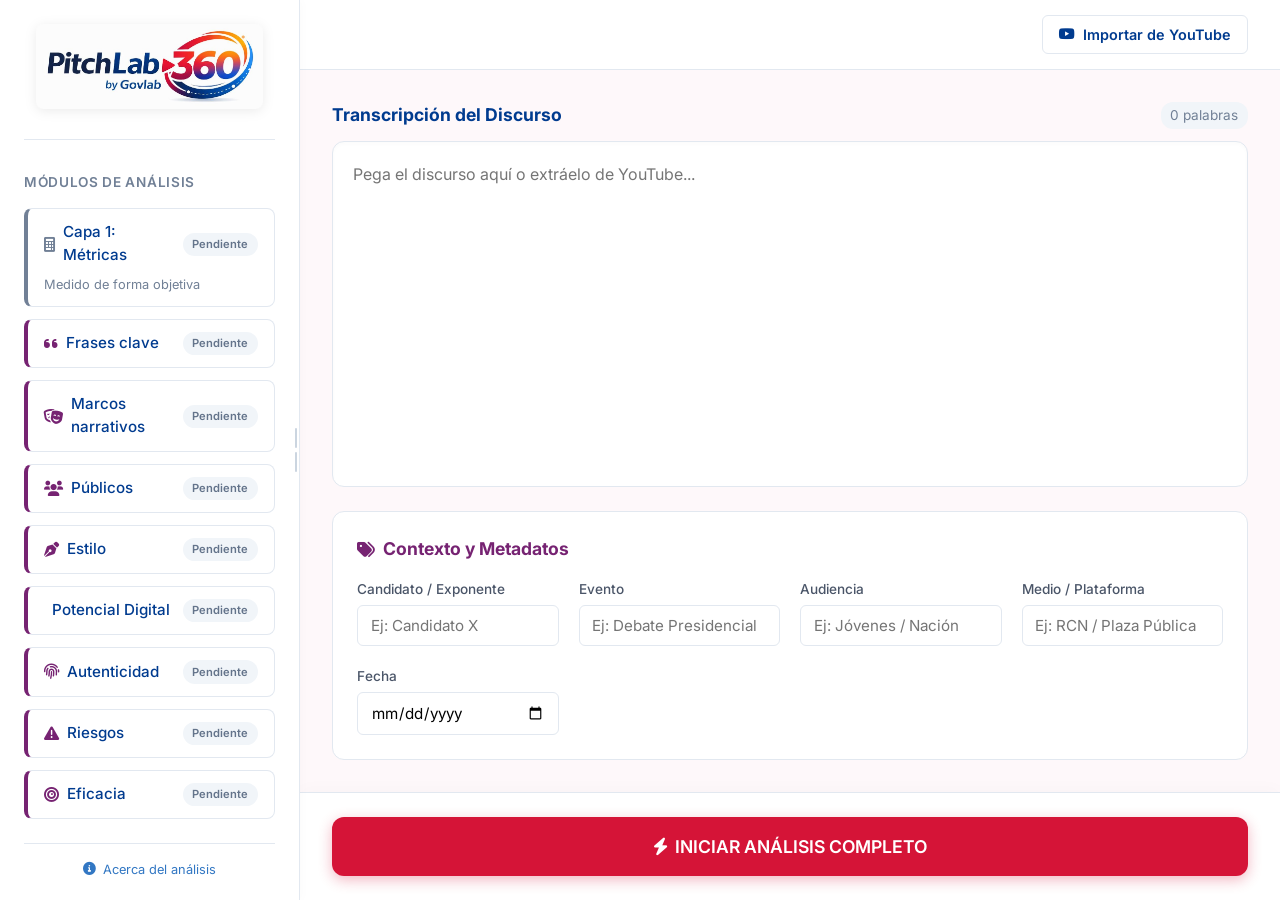
==== static/index.html @ 20d3ee75 "x" ====
<!DOCTYPE html>
<html lang="es">

<head>
    <meta charset="UTF-8">
    <meta name="viewport" content="width=device-width, initial-scale=1.0">
    <title>PitchLab360 - GovLab | Universidad de La Sabana</title>
    <link rel="icon" href="data:,">
    <link rel="preconnect" href="https://fonts.googleapis.com">
    <link rel="preconnect" href="https://fonts.gstatic.com" crossorigin>
    <link href="https://fonts.googleapis.com/css2?family=Inter:wght@300;400;500;600;700&display=swap" rel="stylesheet">
    <link rel="stylesheet" href="https://cdnjs.cloudflare.com/ajax/libs/font-awesome/6.0.0/css/all.min.css" />
    <link rel="stylesheet" href="/static/style.css">
</head>

<body>
    <div class="app-container">

        <!-- ===================== SIDEBAR ===================== -->
        <aside class="sidebar" id="sidebar">
            <div class="sidebar-content">

                <div class="main-logo-container">
                    <a href="https://www.unisabana.edu.co/proyeccion-social/laboratorio-de-gobierno" target="_blank">
                        <img src="/assets/PitchLab360.jpg" alt="PitchLab360 Logo" class="logo logo-pitchlab-main"
                            title="PitchLab360">
                    </a>
                </div>

                <!-- ── MÓDULOS VIEW (default) ── -->
                <div id="sidebar-modules-view">
                    <h2 class="sidebar-title">Módulos de Análisis</h2>
                    <div class="modules-container">
                        <div class="module-card metrics-card" data-target="res-metricas">
                            <div class="module-header">
                                <div class="module-title-wrapper"><i
                                        class="fa-solid fa-calculator metric-icon"></i><span>Capa 1: Métricas</span>
                                </div>
                                <span class="status-badge pending">Pendiente</span>
                            </div>
                            <div class="module-body">
                                <p class="module-desc">Medido de forma objetiva</p>
                            </div>
                        </div>
                        <div class="module-card llm-card" data-target="res-frases">
                            <div class="module-header">
                                <div class="module-title-wrapper"><i
                                        class="fa-solid fa-quote-left llm-icon"></i><span>Frases clave</span></div><span
                                    class="status-badge pending">Pendiente</span>
                            </div>
                        </div>
                        <div class="module-card llm-card" data-target="res-marcos">
                            <div class="module-header">
                                <div class="module-title-wrapper"><i
                                        class="fa-solid fa-masks-theater llm-icon"></i><span>Marcos narrativos</span>
                                </div><span class="status-badge pending">Pendiente</span>
                            </div>
                        </div>
                        <div class="module-card llm-card" data-target="res-publicos">
                            <div class="module-header">
                                <div class="module-title-wrapper"><i
                                        class="fa-solid fa-users llm-icon"></i><span>Públicos</span></div><span
                                    class="status-badge pending">Pendiente</span>
                            </div>
                        </div>
                        <div class="module-card llm-card" data-target="res-estilo">
                            <div class="module-header">
                                <div class="module-title-wrapper"><i
                                        class="fa-solid fa-pen-nib llm-icon"></i><span>Estilo</span></div><span
                                    class="status-badge pending">Pendiente</span>
                            </div>
                        </div>
                        <div class="module-card llm-card" data-target="res-digital">
                            <div class="module-header">
                                <div class="module-title-wrapper"><i
                                        class="fa-solid fa-mobile-screen llm-icon"></i><span>Potencial Digital</span>
                                </div><span class="status-badge pending">Pendiente</span>
                            </div>
                        </div>
                        <div class="module-card llm-card" data-target="res-autenticidad">
                            <div class="module-header">
                                <div class="module-title-wrapper"><i
                                        class="fa-solid fa-fingerprint llm-icon"></i><span>Autenticidad</span></div>
                                <span class="status-badge pending">Pendiente</span>
                            </div>
                        </div>
                        <div class="module-card llm-card" data-target="res-riesgos">
                            <div class="module-header">
                                <div class="module-title-wrapper"><i
                                        class="fa-solid fa-triangle-exclamation llm-icon"></i><span>Riesgos</span></div>
                                <span class="status-badge pending">Pendiente</span>
                            </div>
                        </div>
                        <div class="module-card llm-card" data-target="res-eficacia">
                            <div class="module-header">
                                <div class="module-title-wrapper"><i
                                        class="fa-solid fa-bullseye llm-icon"></i><span>Eficacia</span></div><span
                                    class="status-badge pending">Pendiente</span>
                            </div>
                        </div>
                    </div>
                </div>

                <!-- ── RESULTS VIEW (shown after analysis) ── -->
                <div id="sidebar-results-view" style="display:none">
                    <div class="results-view-header">
                        <h2 class="sidebar-title" style="margin:0">Resultados</h2>
                        <button class="btn-icon" id="btn-back-to-modules" title="Volver a módulos">
                            <i class="fa-solid fa-arrow-left"></i>
                        </button>
                    </div>

                    <section class="res-section-sb" id="res-metricas">
                        <div class="res-section-hdr metrics-header"><i
                                class="fa-solid fa-calculator"></i><span>Métricas</span><i
                                class="fa-solid fa-chevron-down res-toggle"></i></div>
                        <div class="res-section-body-sb">
                            <div class="metrics-grid" id="metrics-grid"></div>
                            <div class="metrics-extra" id="metrics-extra"></div>
                        </div>
                    </section>

                    <section class="res-section-sb" id="res-frases">
                        <div class="res-section-hdr llm-header"><i class="fa-solid fa-quote-left"></i><span>Frases Clave
                                y Tono</span><i class="fa-solid fa-chevron-down res-toggle"></i></div>
                        <div class="res-section-body-sb" id="body-frases"></div>
                    </section>

                    <section class="res-section-sb" id="res-marcos">
                        <div class="res-section-hdr llm-header"><i class="fa-solid fa-masks-theater"></i><span>Marcos
                                Narrativos</span><i class="fa-solid fa-chevron-down res-toggle"></i></div>
                        <div class="res-section-body-sb" id="body-marcos"></div>
                    </section>

                    <section class="res-section-sb" id="res-publicos">
                        <div class="res-section-hdr llm-header"><i class="fa-solid fa-users"></i><span>Públicos</span><i
                                class="fa-solid fa-chevron-down res-toggle"></i></div>
                        <div class="res-section-body-sb" id="body-publicos"></div>
                    </section>

                    <section class="res-section-sb" id="res-estilo">
                        <div class="res-section-hdr llm-header"><i class="fa-solid fa-pen-nib"></i><span>Estilo</span><i
                                class="fa-solid fa-chevron-down res-toggle"></i></div>
                        <div class="res-section-body-sb" id="body-estilo"></div>
                    </section>

                    <section class="res-section-sb" id="res-digital">
                        <div class="res-section-hdr llm-header"><i class="fa-solid fa-mobile-screen"></i><span>Potencial
                                Digital</span><i class="fa-solid fa-chevron-down res-toggle"></i></div>
                        <div class="res-section-body-sb" id="body-digital"></div>
                    </section>

                    <section class="res-section-sb" id="res-autenticidad">
                        <div class="res-section-hdr llm-header"><i
                                class="fa-solid fa-fingerprint"></i><span>Autenticidad</span><i
                                class="fa-solid fa-chevron-down res-toggle"></i></div>
                        <div class="res-section-body-sb" id="body-autenticidad"></div>
                    </section>

                    <section class="res-section-sb" id="res-riesgos">
                        <div class="res-section-hdr llm-header"><i
                                class="fa-solid fa-triangle-exclamation"></i><span>Riesgos</span><i
                                class="fa-solid fa-chevron-down res-toggle"></i></div>
                        <div class="res-section-body-sb" id="body-riesgos"></div>
                    </section>

                    <section class="res-section-sb" id="res-eficacia">
                        <div class="res-section-hdr llm-header"><i
                                class="fa-solid fa-bullseye"></i><span>Eficacia</span><i
                                class="fa-solid fa-chevron-down res-toggle"></i></div>
                        <div class="res-section-body-sb" id="body-eficacia"></div>
                    </section>
                </div>

                <div class="sidebar-footer">
                    <button class="btn btn-export" id="btn-export-pdf" style="display:none">
                        <i class="fa-solid fa-file-pdf"></i> Exportar PDF
                    </button>
                    <div class="methodology-note">
                        <i class="fa-solid fa-circle-info"></i> Acerca del análisis
                    </div>
                    <div class="sidebar-logos-bottom">
                        <a href="https://www.unisabana.edu.co/proyeccion-social/laboratorio-de-gobierno" target="_blank">
                            <img src="/assets/Universidad de la Sabana.png" alt="Universidad de La Sabana Logo"
                                class="logo logo-unisabana-bottom" title="Universidad de La Sabana">
                        </a>
                        <a href="https://www.unisabana.edu.co/proyeccion-social/laboratorio-de-gobierno" target="_blank">
                            <img src="/assets/Govlab.png" alt="GovLab Logo" class="logo logo-govlab-bottom"
                                title="Laboratorio de Gobierno">
                        </a>
                    </div>
                </div>
            </div>

            <div class="drag-handle" id="drag-handle">
                <div class="handle-line"></div>
                <div class="handle-line"></div>
            </div>
        </aside>

        <!-- ===================== MAIN PANEL ===================== -->
        <main class="main-panel">
            <header class="top-nav">
                <span style="font-size:0.95rem;font-weight:600;color:var(--text-muted)"> </span>
                <button class="btn btn-outline" id="toggle-yt-btn">
                    <i class="fa-brands fa-youtube"></i> Importar de YouTube
                </button>
            </header>

            <div class="work-area" id="work-area-input">

                <!-- YouTube Extract Panel (Collapsible) -->
                <div class="youtube-panel hidden" id="youtube-panel">
                    <h3><i class="fa-brands fa-youtube" style="color:red"></i> Extracción de subtítulos</h3>

                    <div class="api-key-section">
                        <div class="api-key-header" id="api-key-toggle">
                            <span><i class="fa-solid fa-key"></i> Configuración de API Keys</span>
                            <i class="fa-solid fa-chevron-down api-key-chevron" id="api-key-chevron"></i>
                        </div>
                        <div class="api-key-body hidden" id="api-key-body">
                            <div class="input-group full-width">
                                <label>Anthropic API Key <span class="badge-required">requerida para IA</span></label>
                                <div class="api-key-input-wrapper">
                                    <input type="password" placeholder="sk-ant-api03-..." id="anthropic-api-key"
                                        autocomplete="off">
                                    <button class="btn-icon" id="toggle-api-visibility" title="Mostrar/Ocultar clave">
                                        <i class="fa-solid fa-eye" id="api-eye-icon"></i>
                                    </button>
                                </div>
                                <p class="api-key-hint"><i class="fa-solid fa-circle-info"></i> Obtén tu clave en <a
                                        href="https://console.anthropic.com/account/keys"
                                        target="_blank">console.anthropic.com</a>. La clave se usa solo en esta sesión y
                                    nunca se guarda.</p>
                            </div>
                        </div>
                    </div>

                    <div class="yt-inputs">
                        <div class="input-group full-width">
                            <label>URL del Video</label>
                            <input type="text" placeholder="https://youtube.com/watch?v=..." id="yt-url"
                                value="https://www.youtube.com/watch?v=Va_lTCivNZY&t=14985s">
                        </div>
                        <div class="input-row">
                            <div class="input-group">
                                <label>Inicio (hh:mm:ss)</label>
                                <input type="text" placeholder="00:00" id="yt-start" value="2:58:30">
                            </div>
                            <div class="input-group">
                                <label>Fin (hh:mm:ss)</label>
                                <input type="text" placeholder="05:00" id="yt-end" value="3:18:09">
                            </div>
                        </div>
                        <div class="action-row">
                            <button class="btn btn-primary btn-yt-extract">
                                <i class="fa-solid fa-download"></i> Extraer Subtítulos
                            </button>
                            <button class="btn btn-warning btn-yt-clean">
                                <i class="fa-solid fa-wand-magic-sparkles"></i> Limpiar Texto (IA)
                            </button>
                        </div>
                    </div>
                    <div class="yt-preview" id="yt-preview">
                        <em>Vista previa del video aparecerá aquí tras ingresar una URL válida.</em>
                    </div>
                </div>

                <!-- Text Area Panel -->
                <div class="editor-section">
                    <div class="section-header">
                        <h3>Transcripción del Discurso</h3>
                        <span class="word-count" id="word-count">0 palabras</span>
                    </div>
                    <textarea class="discourse-textarea" placeholder="Pega el discurso aquí o extráelo de YouTube..."
                        id="discourse-text"></textarea>
                </div>

                <!-- Metadata Form -->
                <div class="metadata-section">
                    <h3><i class="fa-solid fa-tags"></i> Contexto y Metadatos</h3>
                    <div class="metadata-grid">
                        <div class="input-group">
                            <label>Candidato / Exponente</label>
                            <input type="text" id="meta-candidato" placeholder="Ej: Candidato X">
                        </div>
                        <div class="input-group">
                            <label>Evento</label>
                            <input type="text" id="meta-evento" placeholder="Ej: Debate Presidencial">
                        </div>
                        <div class="input-group">
                            <label>Audiencia</label>
                            <input type="text" id="meta-audiencia" placeholder="Ej: Jóvenes / Nación">
                        </div>
                        <div class="input-group">
                            <label>Medio / Plataforma</label>
                            <input type="text" id="meta-medio" placeholder="Ej: RCN / Plaza Pública">
                        </div>
                        <div class="input-group">
                            <label>Fecha</label>
                            <input type="date" id="meta-fecha">
                        </div>
                    </div>
                </div>

            </div>

            <!-- Floating Execute Button -->
            <div class="execution-bar">
                <button class="btn btn-giant-primary" id="btn-analyze">
                    <i class="fa-solid fa-bolt"></i> INICIAR ANÁLISIS COMPLETO
                </button>
            </div>
        </main>
    </div>

    <!-- Toast container -->
    <div id="toast-container" class="toast-container"></div>

    <!-- Print-only view (populated dynamically) -->
    <div id="print-view"></div>

    <script src="/static/app.js"></script>
</body>

</html>
---- static/style.css ----
:root {
    /* Color Palette */
    --c-yellow: #f8a719;
    --c-red: #d51437;
    --c-bg: #fef8fa;
    --c-blue-light: #3277c3;
    --c-blue-dark: #003b8f;
    --c-orange: #fb6f1a;
    --c-purple: #762372;
    
    /* Semantic mappings */
    --bg-main: var(--c-bg);
    --bg-sidebar: #ffffff;
    --bg-card: #ffffff;
    
    --text-primary: var(--c-blue-dark);
    --text-secondary: #4a5568;
    --text-muted: #718096;
    
    --border-color: #e2e8f0;
    
    --transition: all 0.2s cubic-bezier(0.4, 0, 0.2, 1);
}

* {
    box-sizing: border-box;
    margin: 0;
    padding: 0;
}

body {
    font-family: 'Inter', system-ui, -apple-system, sans-serif;
    background-color: var(--bg-main);
    color: var(--text-primary);
    line-height: 1.5;
    height: 100vh;
    overflow: hidden;
}

/* Base Layout */
.app-container {
    display: flex;
    height: 100vh;
    width: 100vw;
}

/* Sidebar */
.sidebar {
    width: 300px;
    min-width: 200px;
    max-width: 480px;
    background-color: var(--bg-sidebar);
    border-right: 1px solid var(--border-color);
    position: relative;
    display: flex;
    flex-direction: column;
    box-shadow: 2px 0 10px rgba(0,0,0,0.02);
    z-index: 10;
}

.sidebar-content {
    flex: 1;
    display: flex;
    flex-direction: column;
    padding: 1.5rem;
    overflow-y: auto;
}

.drag-handle {
    position: absolute;
    right: 0;
    top: 0;
    bottom: 0;
    width: 6px;
    cursor: col-resize;
    display: flex;
    flex-direction: column;
    justify-content: center;
    align-items: center;
    gap: 4px;
    background-color: transparent;
    transition: background-color var(--transition);
}

.drag-handle:hover, .drag-handle:active {
    background-color: rgba(118, 35, 114, 0.1); /* Purple tint */
}

.handle-line {
    width: 2px;
    height: 20px;
    background-color: #cbd5e0;
    border-radius: 2px;
}

.main-logo-container {
    display: flex;
    justify-content: center;
    align-items: center;
    margin-bottom: 2rem;
    padding-bottom: 1.5rem;
    border-bottom: 1px solid var(--border-color);
}

.logo-pitchlab-main {
    max-width: 100%;
    height: auto;
    max-height: 85px; /* Larger as requested */
    object-fit: contain;
    border-radius: 8px;
    filter: drop-shadow(0 2px 6px rgba(0,0,0,0.08));
    transition: transform var(--transition);
}
.logo-pitchlab-main:hover {
    transform: scale(1.05);
}

.sidebar-title {
    font-size: 0.85rem;
    text-transform: uppercase;
    letter-spacing: 0.05em;
    color: var(--text-muted);
    margin-bottom: 1rem;
    font-weight: 600;
}

/* Modules */
.modules-container {
    display: flex;
    flex-direction: column;
    gap: 0.75rem;
    flex: 1;
}

.module-card {
    background: var(--bg-card);
    border: 1px solid var(--border-color);
    border-radius: 8px;
    padding: 0.75rem 1rem;
    transition: var(--transition);
    cursor: pointer;
}

.module-card:hover {
    border-color: var(--c-purple);
    box-shadow: 0 2px 8px rgba(118, 35, 114, 0.08);
}

.metrics-card {
    border-left: 4px solid var(--text-muted);
}
.metrics-card:hover {
    border-color: var(--c-blue-dark);
}

.llm-card {
    border-left: 4px solid var(--c-purple);
}

.module-header {
    display: flex;
    justify-content: space-between;
    align-items: center;
}

.module-title-wrapper {
    display: flex;
    align-items: center;
    gap: 0.5rem;
    font-weight: 500;
    font-size: 0.95rem;
}

.metric-icon { color: var(--text-muted); }
.llm-icon { color: var(--c-purple); }

.module-body {
    margin-top: 0.5rem;
}

.module-desc {
    font-size: 0.8rem;
    color: var(--text-muted);
}

.status-badge {
    font-size: 0.7rem;
    padding: 0.2rem 0.6rem;
    border-radius: 12px;
    font-weight: 600;
}

.status-badge.pending {
    background: #f1f5f9;
    color: #64748b;
}

.sidebar-footer {
    margin-top: 1.5rem;
    padding-top: 1rem;
    border-top: 1px solid var(--border-color);
    display: flex;
    flex-direction: column;
    gap: 0.75rem;
}

.methodology-note {
    font-size: 0.8rem;
    color: var(--c-blue-light);
    display: flex;
    align-items: center;
    gap: 0.4rem;
    cursor: pointer;
    justify-content: center;
}
.methodology-note:hover {
    text-decoration: underline;
}

.sidebar-logos-bottom {
    display: flex;
    justify-content: center;
    align-items: center;
    gap: 12px;
    margin-top: 1rem;
    flex-wrap: wrap; /* Ensure they wrap beautifully if sidebar becomes to narrow */
}

.logo-unisabana-bottom, .logo-govlab-bottom {
    max-width: 45%; /* dynamic width limits based on parent */
    max-height: 35px; /* Smaller than main logo */
    object-fit: contain;
    filter: drop-shadow(0 2px 3px rgba(0,0,0,0.04));
    transition: transform var(--transition);
}

.logo-unisabana-bottom:hover, .logo-govlab-bottom:hover {
    transform: scale(1.05);
}

/* Buttons */
.btn {
    border: none;
    border-radius: 6px;
    padding: 0.6rem 1rem;
    font-family: 'Inter', sans-serif;
    font-weight: 600;
    font-size: 0.9rem;
    cursor: pointer;
    display: inline-flex;
    align-items: center;
    justify-content: center;
    gap: 0.5rem;
    transition: var(--transition);
}

.btn-giant-primary {
    background-color: var(--c-red);
    color: white;
    width: 100%;
    padding: 1.2rem;
    font-size: 1.1rem;
    border-radius: 12px;
    box-shadow: 0 4px 14px rgba(213, 20, 55, 0.3);
}
.btn-giant-primary:hover {
    background-color: #b3102c;
    transform: translateY(-2px);
    box-shadow: 0 6px 20px rgba(213, 20, 55, 0.4);
}

.btn-primary {
    background-color: var(--c-blue-light);
    color: white;
}
.btn-primary:hover {
    background-color: #2762a4;
}

.btn-warning {
    background-color: var(--c-yellow);
    color: var(--c-blue-dark);
}
.btn-warning:hover {
    background-color: #e69a15;
}

.btn-outline {
    background-color: white;
    border: 1px solid var(--border-color);
    color: var(--text-primary);
}
.btn-outline:hover {
    background-color: #f8fafc;
    border-color: var(--c-blue-light);
    color: var(--c-blue-light);
}

.btn-export {
    background-color: var(--c-blue-dark);
    color: white;
    width: 100%;
}
.btn-export:hover {
    background-color: #002b6b;
}

/* Main Panel */
.main-panel {
    flex: 1;
    display: flex;
    flex-direction: column;
    overflow: hidden;
    background: transparent;
}

/* Nav */
.top-nav {
    height: 70px;
    background: white;
    border-bottom: 1px solid var(--border-color);
    display: flex;
    align-items: center;
    justify-content: flex-end; /* Removed title, align contents right */
    padding: 0 2rem;
}

/* Work Area */
.work-area {
    flex: 1;
    overflow-y: auto;
    padding: 2rem;
    display: flex;
    flex-direction: column;
    gap: 1.5rem;
}

/* Youtube Panel */
.youtube-panel {
    background: white;
    border-radius: 12px;
    padding: 1.5rem;
    box-shadow: 0 2px 10px rgba(0,0,0,0.03);
    border: 1px solid var(--border-color);
}
.youtube-panel.hidden {
    display: none;
}

.youtube-panel h3 {
    margin-bottom: 1rem;
    font-size: 1.1rem;
    display: flex;
    align-items: center;
    gap: 0.5rem;
}

.yt-inputs {
    display: flex;
    flex-direction: column;
    gap: 1rem;
}

.input-row {
    display: flex;
    flex-wrap: wrap; /* Allows wrapping on smaller dimensions */
    gap: 1rem;
}
.input-row > * { flex: 1; min-width: 120px; }

.action-row {
    display: flex;
    flex-wrap: wrap;
    gap: 1rem;
    margin-top: 0.5rem;
}
.action-row > * { flex: 1; min-width: 200px; }

.yt-preview {
    margin-top: 1.5rem;
    background: #f8fafc;
    border: 1px dashed var(--border-color);
    border-radius: 8px;
    padding: 2rem;
    text-align: center;
    color: var(--text-muted);
}

/* Forms & Inputs */
.input-group {
    display: flex;
    flex-direction: column;
    gap: 0.4rem;
    width: 100%;
}
.input-group label {
    font-size: 0.85rem;
    font-weight: 500;
    color: var(--text-secondary);
}
.input-group input {
    width: 100%;
    padding: 0.6rem 0.8rem;
    border: 1px solid var(--border-color);
    border-radius: 6px;
    font-family: inherit;
    font-size: 0.95rem;
    outline: none;
    transition: var(--transition);
}
.input-group input:focus {
    border-color: var(--c-blue-light);
    box-shadow: 0 0 0 3px rgba(50, 119, 195, 0.1);
}

/* Editor Section */
.editor-section {
    display: flex;
    flex-direction: column;
    flex: 1;
    min-height: 300px;
}

.section-header {
    display: flex;
    justify-content: space-between;
    align-items: center;
    margin-bottom: 0.75rem;
}

.section-header h3 {
    font-size: 1.1rem;
    color: var(--c-blue-dark);
}

.word-count {
    font-size: 0.85rem;
    color: var(--text-muted);
    background: #f1f5f9;
    padding: 0.2rem 0.6rem;
    border-radius: 12px;
}

.discourse-textarea {
    flex: 1;
    width: 100%;
    padding: 1.25rem;
    border: 1px solid var(--border-color);
    border-radius: 12px;
    font-family: 'Inter', sans-serif;
    font-size: 1rem;
    line-height: 1.6;
    resize: none;
    outline: none;
    transition: border-color 0.2s;
    box-shadow: inset 0 2px 4px rgba(0,0,0,0.02);
}
.discourse-textarea:focus {
    border-color: var(--c-blue-light);
    background: white;
}

/* Metadata Section */
.metadata-section {
    background: white;
    padding: 1.5rem;
    border-radius: 12px;
    border: 1px solid var(--border-color);
}
.metadata-section h3 {
    font-size: 1.1rem;
    color: var(--c-purple);
    margin-bottom: 1rem;
    display: flex;
    align-items: center;
    gap: 0.5rem;
}

.metadata-grid {
    display: grid;
    grid-template-columns: repeat(auto-fit, minmax(200px, 1fr));
    gap: 1.25rem;
}

/* Execution Bar */
.execution-bar {
    padding: 1.5rem 2rem;
    background: white;
    border-top: 1px solid var(--border-color);
    box-shadow: 0 -4px 15px rgba(0,0,0,0.02);
}

/* API Key Section */
.api-key-section {
    background: #f8faff;
    border: 1px solid #d1e0ff;
    border-radius: 8px;
    margin-bottom: 1rem;
    overflow: hidden;
}

.api-key-header {
    display: flex;
    justify-content: space-between;
    align-items: center;
    padding: 0.7rem 1rem;
    cursor: pointer;
    font-size: 0.88rem;
    font-weight: 600;
    color: var(--c-blue-dark);
    user-select: none;
    transition: background-color 0.15s;
}

.api-key-header:hover {
    background-color: #edf2ff;
}

.api-key-header span {
    display: flex;
    align-items: center;
    gap: 0.4rem;
}

.api-key-chevron {
    font-size: 0.75rem;
    transition: transform 0.2s ease;
    color: var(--text-muted);
}

.api-key-chevron.open {
    transform: rotate(180deg);
}

.api-key-body {
    padding: 0 1rem 1rem;
    border-top: 1px solid #d1e0ff;
}

.api-key-body.hidden {
    display: none;
}

.api-key-input-wrapper {
    display: flex;
    align-items: center;
    gap: 0.5rem;
}

.api-key-input-wrapper input {
    flex: 1;
    font-family: 'Courier New', monospace;
    font-size: 0.85rem;
    letter-spacing: 0.04em;
    color: var(--c-blue-dark);
}

.btn-icon {
    background: none;
    border: 1px solid var(--border-color);
    border-radius: 6px;
    padding: 0.55rem 0.7rem;
    cursor: pointer;
    color: var(--text-muted);
    transition: var(--transition);
    flex-shrink: 0;
}

.btn-icon:hover {
    background: #f1f5f9;
    color: var(--c-blue-light);
    border-color: var(--c-blue-light);
}

.badge-required {
    font-size: 0.7rem;
    background: #fff3cd;
    color: #856404;
    border: 1px solid #ffc107;
    padding: 0.1rem 0.45rem;
    border-radius: 10px;
    font-weight: 600;
    margin-left: 0.3rem;
}

.api-key-hint {
    font-size: 0.78rem;
    color: var(--text-muted);
    margin-top: 0.5rem;
    display: flex;
    align-items: flex-start;
    gap: 0.35rem;
    line-height: 1.4;
}

.api-key-hint i {
    flex-shrink: 0;
    margin-top: 2px;
    color: var(--c-blue-light);
}

.api-key-hint a {
    color: var(--c-blue-light);
    font-weight: 500;
}

.api-key-hint a:hover {
    text-decoration: underline;
}

/* ============================================================
   SIDEBAR RESULTS VIEW
   ============================================================ */
.results-view-header {
    display: flex;
    justify-content: space-between;
    align-items: center;
    margin-bottom: 0.75rem;
    padding-bottom: 0.75rem;
    border-bottom: 1px solid var(--border-color);
}

.res-section-sb {
    border: 1px solid var(--border-color);
    border-radius: 10px;
    margin-bottom: 0.6rem;
    overflow: hidden;
    background: white;
}

.res-section-hdr {
    display: flex;
    align-items: center;
    gap: 0.5rem;
    padding: 0.65rem 0.85rem;
    font-size: 0.85rem;
    font-weight: 700;
    cursor: pointer;
    user-select: none;
}
.res-section-hdr span { flex: 1; }
.res-section-hdr .res-toggle {
    font-size: 0.65rem;
    transition: transform 0.2s;
    color: var(--text-muted);
    margin-left: auto;
}
.res-section-sb.open .res-toggle { transform: rotate(180deg); }

.res-section-body-sb {
    display: none;
    flex-direction: column;
    gap: 0.75rem;
    padding: 0.85rem;
    border-top: 1px solid var(--border-color);
    background: #fafafa;
}
.res-section-sb.open .res-section-body-sb { display: flex; }

/* Override metrics-grid inside sidebar (smaller cards) */
#sidebar-results-view .metrics-grid {
    grid-template-columns: repeat(auto-fit, minmax(100px, 1fr));
    gap: 0.6rem;
    padding: 0;
}
#sidebar-results-view .metric-stat-card .stat-val { font-size: 1.4rem; }
#sidebar-results-view .result-card { background: white; }
#sidebar-results-view .phrase-item { font-size: 0.83rem; }
#sidebar-results-view .emotion-name,
#sidebar-results-view .emotion-pct { font-size: 0.8rem; }

/* ============================================================
   TAB NAVIGATION
   ============================================================ */
.tab-nav {
    display: flex;
    gap: 0.25rem;
    background: #f1f5f9;
    border-radius: 8px;
    padding: 3px;
}
.tab-btn {
    border: none;
    background: transparent;
    border-radius: 6px;
    padding: 0.45rem 1.1rem;
    font-family: 'Inter', sans-serif;
    font-size: 0.88rem;
    font-weight: 600;
    color: var(--text-muted);
    cursor: pointer;
    display: flex;
    align-items: center;
    gap: 0.4rem;
    transition: var(--transition);
}
.tab-btn:hover { background: white; color: var(--c-blue-dark); }
.tab-btn.active {
    background: white;
    color: var(--c-blue-dark);
    box-shadow: 0 1px 4px rgba(0,0,0,0.08);
}

/* ============================================================
   RESULT SECTIONS (live in work-area, not drawer)
   ============================================================ */
#work-area-results .result-section { margin-bottom: 0; }

/* ============================================================
   TOAST NOTIFICATIONS
   ============================================================ */
.toast-container {
    position: fixed;
    bottom: 2rem;
    left: 50%;
    transform: translateX(-50%);
    z-index: 9999;
    display: flex;
    flex-direction: column;
    align-items: center;
    gap: 0.6rem;
    pointer-events: none;
}

.toast {
    background: var(--c-blue-dark);
    color: white;
    border-radius: 10px;
    padding: 0.75rem 1.25rem;
    font-size: 0.9rem;
    font-weight: 500;
    display: flex;
    align-items: center;
    gap: 0.65rem;
    box-shadow: 0 4px 20px rgba(0,0,0,0.18);
    opacity: 0;
    transform: translateY(12px) scale(0.96);
    transition: opacity 0.3s ease, transform 0.3s ease;
    pointer-events: auto;
    max-width: min(480px, 90vw);
}
.toast.show {
    opacity: 1;
    transform: translateY(0) scale(1);
}
.toast.toast-success { background: #15803d; }
.toast.toast-error { background: var(--c-red); }
.toast.toast-info { background: var(--c-blue-dark); }
.toast.toast-warning { background: #a16207; }

/* ============================================================
   RESULT CARDS (shared)
   ============================================================ */
.result-section {
    background: white; border-radius: 14px;
    border: 1px solid var(--border-color); overflow: hidden;
}
.result-section-header {
    display: flex; align-items: center; gap: 0.65rem;
    padding: 0.9rem 1.25rem; font-weight: 700; font-size: 1rem;
}
.result-section-header h3 { font-size: inherit; font-weight: inherit; }
.result-section-header i { font-size: 1.05rem; }
.metrics-header { background: linear-gradient(90deg,#e8f0fe,#f0f4ff); color: var(--c-blue-dark); border-bottom: 1px solid #c7d8fa; }
.metrics-header i { color: var(--c-blue-light); }
.llm-header { background: linear-gradient(90deg,#f5eeff,#fdf6ff); color: var(--c-purple); border-bottom: 1px solid #e4ccf5; }
.llm-header i { color: var(--c-purple); }
.result-section-body { padding: 1.25rem; display: flex; flex-direction: column; gap: 1rem; }

/* Metrics */
.metrics-grid {
    display: grid; grid-template-columns: repeat(auto-fit,minmax(140px,1fr));
    gap: 1rem; padding: 1.25rem; padding-bottom: 0.5rem;
}
.metric-stat-card {
    text-align: center; background: #f8faff;
    border: 1px solid #dde8fb; border-radius: 10px; padding: 1rem 0.75rem;
}
.metric-stat-card .stat-val { font-size: 1.9rem; font-weight: 700; color: var(--c-blue-dark); line-height: 1; }
.metric-stat-card .stat-label { font-size: 0.75rem; color: var(--text-muted); margin-top: 0.3rem; text-transform: uppercase; letter-spacing: 0.04em; }
.metrics-extra { padding: 0 1.25rem 1.25rem; display: flex; flex-direction: column; gap: 0.75rem; }
.nos-ell-bar { display: flex; flex-direction: column; gap: 0.4rem; }
.nos-ell-bar .bar-label { font-size: 0.8rem; font-weight: 600; color: var(--text-secondary); }
.bar-track { height: 10px; background: #e2e8f0; border-radius: 99px; overflow: hidden; display: flex; }
.bar-fill-nos { background: var(--c-blue-light); border-radius: 99px 0 0 99px; height: 100%; }
.bar-fill-ell { background: var(--c-red); border-radius: 0 99px 99px 0; height: 100%; }
.word-freq-chips { display: flex; flex-wrap: wrap; gap: 0.4rem; margin-top: 0.25rem; }
.word-freq-chip { background: #ede9fe; color: var(--c-purple); border-radius: 99px; padding: 0.15rem 0.65rem; font-size: 0.78rem; font-weight: 500; }

.result-card { background: #fafafa; border: 1px solid #eee; border-radius: 10px; padding: 1rem 1.1rem; }
.result-card-title { font-size: 0.78rem; font-weight: 700; text-transform: uppercase; letter-spacing: 0.05em; color: var(--text-muted); margin-bottom: 0.5rem; }

.tone-bar-container { display: flex; flex-direction: column; gap: 0.5rem; }
.tone-track { height: 12px; background: linear-gradient(to right,var(--c-red),#e2e8f0,#22c55e); border-radius: 99px; position: relative; }
.tone-thumb { position: absolute; top: 50%; transform: translate(-50%,-50%); width: 18px; height: 18px; background: white; border: 3px solid var(--c-blue-dark); border-radius: 50%; }

.phrase-list { display: flex; flex-direction: column; gap: 0.6rem; }
.phrase-item { border-left: 3px solid var(--c-yellow); padding: 0.5rem 0.75rem; background: white; border-radius: 0 8px 8px 0; font-size: 0.92rem; line-height: 1.4; }
.phrase-item .phrase-type { font-size: 0.72rem; font-weight: 700; color: var(--c-orange); text-transform: uppercase; letter-spacing: 0.04em; }
.phrase-item .phrase-just { font-size: 0.8rem; color: var(--text-muted); margin-top: 0.2rem; }

.emotion-list { display: flex; flex-direction: column; gap: 0.65rem; }
.emotion-row { display: flex; flex-direction: column; gap: 0.25rem; }
.emotion-header { display: flex; justify-content: space-between; align-items: center; }
.emotion-name { font-size: 0.88rem; font-weight: 600; color: var(--c-blue-dark); }
.emotion-pct { font-size: 0.82rem; font-weight: 700; color: var(--c-purple); }
.emotion-track { height: 8px; background: #e2e8f0; border-radius: 99px; overflow: hidden; }
.emotion-fill { height: 100%; border-radius: 99px; background: linear-gradient(90deg,var(--c-purple),var(--c-blue-light)); }

.score-gauge { display: flex; align-items: center; gap: 0.75rem; }
.gauge-circle { width: 58px; height: 58px; border-radius: 50%; display: flex; align-items: center; justify-content: center; font-size: 0.95rem; font-weight: 700; color: var(--c-blue-dark); flex-shrink: 0; position: relative; background: conic-gradient(var(--c-blue-dark) var(--pct,0%), #e2e8f0 0%); }
.gauge-circle::before { content: ''; position: absolute; inset: 8px; background: white; border-radius: 50%; }
.gauge-val { position: relative; z-index: 1; }
.gauge-text { font-size: 0.88rem; color: var(--text-secondary); line-height: 1.4; }

.tag-list { display: flex; flex-wrap: wrap; gap: 0.4rem; }
.tag { border-radius: 99px; padding: 0.2rem 0.75rem; font-size: 0.78rem; font-weight: 600; }
.tag-blue { background: #dbeafe; color: #1e40af; }
.tag-green { background: #dcfce7; color: #166534; }
.tag-orange { background: #ffedd5; color: #9a3412; }
.tag-red { background: #fee2e2; color: #991b1b; }
.tag-purple { background: #ede9fe; color: #5b21b6; }

.risk-item { border-radius: 8px; padding: 0.75rem 1rem; border-left: 4px solid; background: #fafafa; }
.risk-item.alta { border-color: var(--c-red); background: #fff5f5; }
.risk-item.media { border-color: var(--c-yellow); background: #fffbf0; }
.risk-item.baja { border-color: #86efac; background: #f0fdf4; }
.risk-item .risk-type { font-size: 0.75rem; font-weight: 700; text-transform: uppercase; letter-spacing: 0.05em; }
.risk-item.alta .risk-type { color: var(--c-red); }
.risk-item.media .risk-type { color: #a16207; }
.risk-item.baja .risk-type { color: #166534; }
.risk-item .risk-frag { font-style: italic; font-size: 0.88rem; color: var(--text-primary); margin: 0.25rem 0; line-height: 1.4; }
.risk-item .risk-desc { font-size: 0.82rem; color: var(--text-secondary); }

.factcheck-item { font-size: 0.88rem; padding: 0.5rem 0.75rem; border-left: 3px solid var(--c-orange); background: white; border-radius: 0 8px 8px 0; }
.factcheck-item .fc-claim { font-weight: 600; color: var(--c-blue-dark); }
.factcheck-item .fc-reason { color: var(--text-muted); font-size: 0.8rem; margin-top: 0.2rem; }

.digital-item { border: 1px solid var(--border-color); border-radius: 8px; padding: 0.75rem 1rem; background: white; }
.digital-format { display: inline-block; background: var(--c-orange); color: white; font-size: 0.72rem; font-weight: 700; padding: 0.15rem 0.6rem; border-radius: 99px; text-transform: uppercase; letter-spacing: 0.05em; margin-bottom: 0.4rem; }
.digital-text { font-size: 0.9rem; font-style: italic; color: var(--text-primary); line-height: 1.4; border-left: 3px solid var(--c-yellow); padding-left: 0.75rem; }
.digital-reason { font-size: 0.8rem; color: var(--text-muted); margin-top: 0.35rem; }

.error-block { background: #fff5f5; border: 1px solid #fecaca; border-radius: 8px; padding: 0.75rem 1rem; color: #991b1b; font-size: 0.88rem; display: flex; gap: 0.5rem; align-items: flex-start; }

/* ============================================================
   PRINT / PDF STYLES
   ============================================================ */
@media print {
    body { overflow: visible; height: auto; }
    .app-container { display: block; height: auto; }
    .sidebar, .top-nav, .execution-bar, #work-area-input { display: none !important; }
    #work-area-results {
        display: flex !important;
        flex-direction: column;
        gap: 1.5rem;
        padding: 2rem;
    }
    .result-section { break-inside: avoid; page-break-inside: avoid; }
    .toast-container { display: none !important; }
}


.results-overlay {
    position: fixed;
    inset: 0;
    background: rgba(0, 30, 80, 0.35);
    backdrop-filter: blur(3px);
    z-index: 100;
    transition: opacity 0.3s ease;
}
.results-overlay.hidden { display: none; }

.results-drawer {
    position: fixed;
    top: 0; right: 0; bottom: 0;
    width: min(860px, 95vw);
    background: var(--c-bg);
    z-index: 101;
    display: flex;
    flex-direction: column;
    box-shadow: -8px 0 40px rgba(0,0,0,0.15);
    transition: transform 0.35s cubic-bezier(0.4, 0, 0.2, 1);
}
.results-drawer.hidden {
    transform: translateX(105%);
    display: flex;
    pointer-events: none;
    visibility: hidden;
}

.results-drawer-header {
    background: white;
    border-bottom: 1px solid var(--border-color);
    padding: 1.25rem 2rem;
    display: flex;
    justify-content: space-between;
    align-items: center;
    flex-shrink: 0;
    gap: 1rem;
    flex-wrap: wrap;
}
.results-title-area {
    display: flex; align-items: center; gap: 0.75rem;
    color: var(--c-blue-dark);
}
.results-title-area i { font-size: 1.25rem; color: var(--c-red); }
.results-title-area h2 { font-size: 1.2rem; font-weight: 700; }
.results-meta-badge {
    font-size: 0.75rem; background: #ede9fe; color: var(--c-purple);
    border-radius: 12px; padding: 0.2rem 0.7rem; font-weight: 600;
}
.results-header-actions { display: flex; align-items: center; gap: 0.75rem; }

.results-body {
    flex: 1; overflow-y: auto;
    padding: 1.5rem 2rem 3rem;
    display: flex; flex-direction: column; gap: 1.5rem;
}

.result-section {
    background: white; border-radius: 14px;
    border: 1px solid var(--border-color); overflow: hidden;
}
.result-section-header {
    display: flex; align-items: center; gap: 0.65rem;
    padding: 0.9rem 1.25rem; font-weight: 700; font-size: 1rem;
}
.result-section-header h3 { font-size: inherit; font-weight: inherit; }
.result-section-header i { font-size: 1.05rem; }
.metrics-header { background: linear-gradient(90deg,#e8f0fe,#f0f4ff); color: var(--c-blue-dark); border-bottom: 1px solid #c7d8fa; }
.metrics-header i { color: var(--c-blue-light); }
.llm-header { background: linear-gradient(90deg,#f5eeff,#fdf6ff); color: var(--c-purple); border-bottom: 1px solid #e4ccf5; }
.llm-header i { color: var(--c-purple); }
.result-section-body { padding: 1.25rem; display: flex; flex-direction: column; gap: 1rem; }

/* Metrics */
.metrics-grid {
    display: grid; grid-template-columns: repeat(auto-fit,minmax(140px,1fr));
    gap: 1rem; padding: 1.25rem; padding-bottom: 0.5rem;
}
.metric-stat-card {
    text-align: center; background: #f8faff;
    border: 1px solid #dde8fb; border-radius: 10px; padding: 1rem 0.75rem;
}
.metric-stat-card .stat-val { font-size: 1.9rem; font-weight: 700; color: var(--c-blue-dark); line-height: 1; }
.metric-stat-card .stat-label { font-size: 0.75rem; color: var(--text-muted); margin-top: 0.3rem; text-transform: uppercase; letter-spacing: 0.04em; }
.metrics-extra { padding: 0 1.25rem 1.25rem; display: flex; flex-direction: column; gap: 0.75rem; }
.nos-ell-bar { display: flex; flex-direction: column; gap: 0.4rem; }
.nos-ell-bar .bar-label { font-size: 0.8rem; font-weight: 600; color: var(--text-secondary); }
.bar-track { height: 10px; background: #e2e8f0; border-radius: 99px; overflow: hidden; display: flex; }
.bar-fill-nos { background: var(--c-blue-light); border-radius: 99px 0 0 99px; height: 100%; }
.bar-fill-ell { background: var(--c-red); border-radius: 0 99px 99px 0; height: 100%; }
.word-freq-chips { display: flex; flex-wrap: wrap; gap: 0.4rem; margin-top: 0.25rem; }
.word-freq-chip { background: #ede9fe; color: var(--c-purple); border-radius: 99px; padding: 0.15rem 0.65rem; font-size: 0.78rem; font-weight: 500; }

/* Generic card */
.result-card { background: #fafafa; border: 1px solid #eee; border-radius: 10px; padding: 1rem 1.1rem; }
.result-card-title { font-size: 0.78rem; font-weight: 700; text-transform: uppercase; letter-spacing: 0.05em; color: var(--text-muted); margin-bottom: 0.5rem; }

/* Tone bar */
.tone-bar-container { display: flex; flex-direction: column; gap: 0.5rem; }
.tone-track { height: 12px; background: linear-gradient(to right,var(--c-red),#e2e8f0,#22c55e); border-radius: 99px; position: relative; }
.tone-thumb { position: absolute; top: 50%; transform: translate(-50%,-50%); width: 18px; height: 18px; background: white; border: 3px solid var(--c-blue-dark); border-radius: 50%; }

/* Phrases */
.phrase-list { display: flex; flex-direction: column; gap: 0.6rem; }
.phrase-item { border-left: 3px solid var(--c-yellow); padding: 0.5rem 0.75rem; background: white; border-radius: 0 8px 8px 0; font-size: 0.92rem; line-height: 1.4; }
.phrase-item .phrase-type { font-size: 0.72rem; font-weight: 700; color: var(--c-orange); text-transform: uppercase; letter-spacing: 0.04em; }
.phrase-item .phrase-just { font-size: 0.8rem; color: var(--text-muted); margin-top: 0.2rem; }

/* Emotions */
.emotion-list { display: flex; flex-direction: column; gap: 0.65rem; }
.emotion-row { display: flex; flex-direction: column; gap: 0.25rem; }
.emotion-header { display: flex; justify-content: space-between; align-items: center; }
.emotion-name { font-size: 0.88rem; font-weight: 600; color: var(--c-blue-dark); }
.emotion-pct { font-size: 0.82rem; font-weight: 700; color: var(--c-purple); }
.emotion-track { height: 8px; background: #e2e8f0; border-radius: 99px; overflow: hidden; }
.emotion-fill { height: 100%; border-radius: 99px; background: linear-gradient(90deg,var(--c-purple),var(--c-blue-light)); }

/* Score gauge */
.score-gauge { display: flex; align-items: center; gap: 0.75rem; }
.gauge-circle { width: 58px; height: 58px; border-radius: 50%; display: flex; align-items: center; justify-content: center; font-size: 0.95rem; font-weight: 700; color: var(--c-blue-dark); flex-shrink: 0; position: relative; background: conic-gradient(var(--c-blue-dark) var(--pct,0%), #e2e8f0 0%); }
.gauge-circle::before { content: ''; position: absolute; inset: 8px; background: white; border-radius: 50%; }
.gauge-val { position: relative; z-index: 1; }
.gauge-text { font-size: 0.88rem; color: var(--text-secondary); line-height: 1.4; }

/* Tags */
.tag-list { display: flex; flex-wrap: wrap; gap: 0.4rem; }
.tag { border-radius: 99px; padding: 0.2rem 0.75rem; font-size: 0.78rem; font-weight: 600; }
.tag-blue { background: #dbeafe; color: #1e40af; }
.tag-green { background: #dcfce7; color: #166534; }
.tag-orange { background: #ffedd5; color: #9a3412; }
.tag-red { background: #fee2e2; color: #991b1b; }
.tag-purple { background: #ede9fe; color: #5b21b6; }

/* Risks */
.risk-item { border-radius: 8px; padding: 0.75rem 1rem; border-left: 4px solid; background: #fafafa; }
.risk-item.alta { border-color: var(--c-red); background: #fff5f5; }
.risk-item.media { border-color: var(--c-yellow); background: #fffbf0; }
.risk-item.baja { border-color: #86efac; background: #f0fdf4; }
.risk-item .risk-type { font-size: 0.75rem; font-weight: 700; text-transform: uppercase; letter-spacing: 0.05em; }
.risk-item.alta .risk-type { color: var(--c-red); }
.risk-item.media .risk-type { color: #a16207; }
.risk-item.baja .risk-type { color: #166534; }
.risk-item .risk-frag { font-style: italic; font-size: 0.88rem; color: var(--text-primary); margin: 0.25rem 0; line-height: 1.4; }
.risk-item .risk-desc { font-size: 0.82rem; color: var(--text-secondary); }

/* Factcheck */
.factcheck-item { font-size: 0.88rem; padding: 0.5rem 0.75rem; border-left: 3px solid var(--c-orange); background: white; border-radius: 0 8px 8px 0; }
.factcheck-item .fc-claim { font-weight: 600; color: var(--c-blue-dark); }
.factcheck-item .fc-reason { color: var(--text-muted); font-size: 0.8rem; margin-top: 0.2rem; }

/* Digital */
.digital-item { border: 1px solid var(--border-color); border-radius: 8px; padding: 0.75rem 1rem; background: white; }
.digital-format { display: inline-block; background: var(--c-orange); color: white; font-size: 0.72rem; font-weight: 700; padding: 0.15rem 0.6rem; border-radius: 99px; text-transform: uppercase; letter-spacing: 0.05em; margin-bottom: 0.4rem; }
.digital-text { font-size: 0.9rem; font-style: italic; color: var(--text-primary); line-height: 1.4; border-left: 3px solid var(--c-yellow); padding-left: 0.75rem; }
.digital-reason { font-size: 0.8rem; color: var(--text-muted); margin-top: 0.35rem; }

/* Error block */
.error-block { background: #fff5f5; border: 1px solid #fecaca; border-radius: 8px; padding: 0.75rem 1rem; color: #991b1b; font-size: 0.88rem; display: flex; gap: 0.5rem; align-items: flex-start; }

/* spaCy warning banner */
.spacy-warning { background: #fef9c3; border: 1px solid #fde68a; border-radius: 8px; padding: 0.65rem 0.85rem; color: #78350f; font-size: 0.8rem; display: flex; gap: 0.5rem; align-items: flex-start; margin-bottom: 0.5rem; }

/* ============================================================
   PRINT / PDF  — uses #print-view populated by JS
   ============================================================ */
#print-view {
    display: none;
}

@media print {
    /* Hide the whole app */
    .app-container,
    .toast-container { display: none !important; }

    /* Show only the print view */
    #print-view {
        display: block !important;
        font-family: 'Inter', sans-serif;
        color: #1e293b;
        padding: 2rem;
    }

    #print-view h1 {
        font-size: 1.4rem;
        margin-bottom: 0.25rem;
    }

    #print-view .pv-meta {
        font-size: 0.85rem;
        color: #64748b;
        margin-bottom: 1.5rem;
    }

    #print-view .pv-section {
        margin-bottom: 1.5rem;
        break-inside: avoid;
        page-break-inside: avoid;
        border: 1px solid #e2e8f0;
        border-radius: 8px;
        overflow: hidden;
    }

    #print-view .pv-section-hdr {
        background: #f1f5f9;
        padding: 0.5rem 0.85rem;
        font-weight: 700;
        font-size: 0.9rem;
        border-bottom: 1px solid #e2e8f0;
    }

    #print-view .pv-section-body {
        padding: 0.85rem;
        font-size: 0.85rem;
        line-height: 1.5;
    }
}
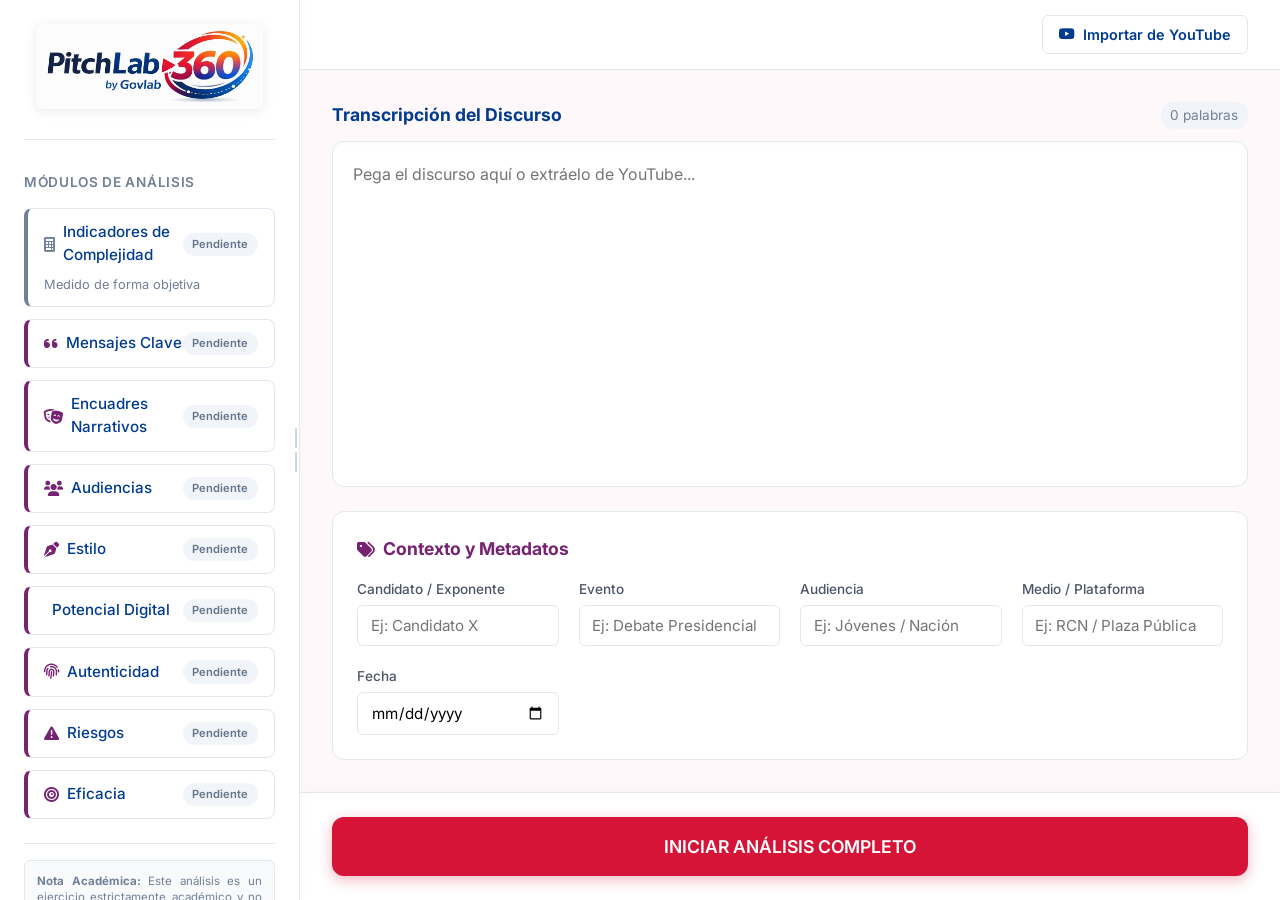
==== commit e67e6090: "Finalize professional UI, PDF export, and prepare for Railway deployment" ====
--- a/static/index.html
+++ b/static/index.html
@@ -34,7 +34,7 @@
                         <div class="module-card metrics-card" data-target="res-metricas">
                             <div class="module-header">
                                 <div class="module-title-wrapper"><i
-                                        class="fa-solid fa-calculator metric-icon"></i><span>Capa 1: Métricas</span>
+                                        class="fa-solid fa-calculator metric-icon"></i><span>Indicadores de Complejidad</span>
                                 </div>
                                 <span class="status-badge pending">Pendiente</span>
                             </div>
@@ -45,21 +45,21 @@
                         <div class="module-card llm-card" data-target="res-frases">
                             <div class="module-header">
                                 <div class="module-title-wrapper"><i
-                                        class="fa-solid fa-quote-left llm-icon"></i><span>Frases clave</span></div><span
+                                        class="fa-solid fa-quote-left llm-icon"></i><span>Mensajes Clave</span></div><span
                                     class="status-badge pending">Pendiente</span>
                             </div>
                         </div>
                         <div class="module-card llm-card" data-target="res-marcos">
                             <div class="module-header">
                                 <div class="module-title-wrapper"><i
-                                        class="fa-solid fa-masks-theater llm-icon"></i><span>Marcos narrativos</span>
+                                        class="fa-solid fa-masks-theater llm-icon"></i><span>Encuadres Narrativos</span>
                                 </div><span class="status-badge pending">Pendiente</span>
                             </div>
                         </div>
                         <div class="module-card llm-card" data-target="res-publicos">
                             <div class="module-header">
                                 <div class="module-title-wrapper"><i
-                                        class="fa-solid fa-users llm-icon"></i><span>Públicos</span></div><span
+                                        class="fa-solid fa-users llm-icon"></i><span>Audiencias</span></div><span
                                     class="status-badge pending">Pendiente</span>
                             </div>
                         </div>
@@ -105,68 +105,83 @@
                 <div id="sidebar-results-view" style="display:none">
                     <div class="results-view-header">
                         <h2 class="sidebar-title" style="margin:0">Resultados</h2>
-                        <button class="btn-icon" id="btn-back-to-modules" title="Volver a módulos">
-                            <i class="fa-solid fa-arrow-left"></i>
-                        </button>
                     </div>
 
                     <section class="res-section-sb" id="res-metricas">
-                        <div class="res-section-hdr metrics-header"><i
-                                class="fa-solid fa-calculator"></i><span>Métricas</span><i
-                                class="fa-solid fa-chevron-down res-toggle"></i></div>
+                        <div class="res-section-hdr metrics-header">
+                            <i class="fa-solid fa-calculator"></i>
+                            <span>Indicadores de Complejidad y Estructura</span>
+                            <button class="btn-help-metrics" id="btn-help-metrics" title="¿Cómo interpretar?">
+                                <i class="fa-solid fa-circle-question"></i>
+                            </button>
+                            <i class="fa-solid fa-chevron-down res-toggle"></i>
+                        </div>
                         <div class="res-section-body-sb">
+                            <div class="metrics-help-box hidden" id="metrics-help-box">
+                                <div class="help-box-header">
+                                    <strong><i class="fa-solid fa-circle-info"></i> Guía de Interpretación</strong>
+                                    <button class="close-help-box" id="close-help-box">&times;</button>
+                                </div>
+                                <div class="help-box-content">
+                                    <p><strong>TTR (Type-Token Ratio):</strong> Riqueza léxica (0 a 1). Valores altos indican vocabulario variado y menos repetitivo.</p>
+                                    <p><strong>Legibilidad (Flesch):</strong> Basada en longitud de palabras y frases. 
+                                        <br>• 90-100: Muy fácil (5to grado)
+                                        <br>• 60-70: Estándar / Conversacional
+                                        <br>• 0-30: Muy difícil / Académico
+                                    </p>
+                                    <p><strong>Palabras / Oración:</strong> Frases cortas (15-20 palabras) favorecen la claridad y el impacto en redes.</p>
+                                    <p><strong>Nosotros vs Ellos:</strong> Analiza la construcción de identidad colectiva frente a la confrontación con oponentes.</p>
+                                </div>
+                            </div>
                             <div class="metrics-grid" id="metrics-grid"></div>
                             <div class="metrics-extra" id="metrics-extra"></div>
                         </div>
                     </section>
 
                     <section class="res-section-sb" id="res-frases">
-                        <div class="res-section-hdr llm-header"><i class="fa-solid fa-quote-left"></i><span>Frases Clave
-                                y Tono</span><i class="fa-solid fa-chevron-down res-toggle"></i></div>
+                        <div class="res-section-hdr llm-header"><i class="fa-solid fa-quote-left"></i><span>Análisis de Tono y Mensajes Clave</span><i class="fa-solid fa-chevron-down res-toggle"></i></div>
                         <div class="res-section-body-sb" id="body-frases"></div>
                     </section>
 
                     <section class="res-section-sb" id="res-marcos">
-                        <div class="res-section-hdr llm-header"><i class="fa-solid fa-masks-theater"></i><span>Marcos
-                                Narrativos</span><i class="fa-solid fa-chevron-down res-toggle"></i></div>
+                        <div class="res-section-hdr llm-header"><i class="fa-solid fa-masks-theater"></i><span>Encuadres y Emociones Predominantes</span><i class="fa-solid fa-chevron-down res-toggle"></i></div>
                         <div class="res-section-body-sb" id="body-marcos"></div>
                     </section>
 
                     <section class="res-section-sb" id="res-publicos">
-                        <div class="res-section-hdr llm-header"><i class="fa-solid fa-users"></i><span>Públicos</span><i
+                        <div class="res-section-hdr llm-header"><i class="fa-solid fa-users"></i><span>Segmentación de Audiencias</span><i
                                 class="fa-solid fa-chevron-down res-toggle"></i></div>
                         <div class="res-section-body-sb" id="body-publicos"></div>
                     </section>
 
                     <section class="res-section-sb" id="res-estilo">
-                        <div class="res-section-hdr llm-header"><i class="fa-solid fa-pen-nib"></i><span>Estilo</span><i
+                        <div class="res-section-hdr llm-header"><i class="fa-solid fa-pen-nib"></i><span>Perfil y Estilo de Comunicación</span><i
                                 class="fa-solid fa-chevron-down res-toggle"></i></div>
                         <div class="res-section-body-sb" id="body-estilo"></div>
                     </section>
 
                     <section class="res-section-sb" id="res-digital">
-                        <div class="res-section-hdr llm-header"><i class="fa-solid fa-mobile-screen"></i><span>Potencial
-                                Digital</span><i class="fa-solid fa-chevron-down res-toggle"></i></div>
+                        <div class="res-section-hdr llm-header"><i class="fa-solid fa-mobile-screen"></i><span>Proyección en Canales Digitales</span><i class="fa-solid fa-chevron-down res-toggle"></i></div>
                         <div class="res-section-body-sb" id="body-digital"></div>
                     </section>
 
                     <section class="res-section-sb" id="res-autenticidad">
                         <div class="res-section-hdr llm-header"><i
-                                class="fa-solid fa-fingerprint"></i><span>Autenticidad</span><i
+                                class="fa-solid fa-fingerprint"></i><span>Evaluación de Autenticidad</span><i
                                 class="fa-solid fa-chevron-down res-toggle"></i></div>
                         <div class="res-section-body-sb" id="body-autenticidad"></div>
                     </section>
 
                     <section class="res-section-sb" id="res-riesgos">
                         <div class="res-section-hdr llm-header"><i
-                                class="fa-solid fa-triangle-exclamation"></i><span>Riesgos</span><i
+                                class="fa-solid fa-triangle-exclamation"></i><span>Análisis de Riesgos y Verificación</span><i
                                 class="fa-solid fa-chevron-down res-toggle"></i></div>
                         <div class="res-section-body-sb" id="body-riesgos"></div>
                     </section>
 
                     <section class="res-section-sb" id="res-eficacia">
                         <div class="res-section-hdr llm-header"><i
-                                class="fa-solid fa-bullseye"></i><span>Eficacia</span><i
+                                class="fa-solid fa-bullseye"></i><span>Evaluación de Impacto y Eficacia</span><i
                                 class="fa-solid fa-chevron-down res-toggle"></i></div>
                         <div class="res-section-body-sb" id="body-eficacia"></div>
                     </section>
@@ -176,8 +191,8 @@
                     <button class="btn btn-export" id="btn-export-pdf" style="display:none">
                         <i class="fa-solid fa-file-pdf"></i> Exportar PDF
                     </button>
-                    <div class="methodology-note">
-                        <i class="fa-solid fa-circle-info"></i> Acerca del análisis
+                    <div class="methodology-note-box">
+                        <p><strong>Nota Académica:</strong> Este análisis es un ejercicio estrictamente académico y no representa la posición oficial de la Universidad de La Sabana, el Laboratorio de Gobierno (GovLab) o ninguno de sus trabajadores, estudiantes o personal administrativo.</p>
                     </div>
                     <div class="sidebar-logos-bottom">
                         <a href="https://www.unisabana.edu.co/proyeccion-social/laboratorio-de-gobierno" target="_blank">
@@ -308,7 +323,7 @@
             <!-- Floating Execute Button -->
             <div class="execution-bar">
                 <button class="btn btn-giant-primary" id="btn-analyze">
-                    <i class="fa-solid fa-bolt"></i> INICIAR ANÁLISIS COMPLETO
+                    INICIAR ANÁLISIS COMPLETO
                 </button>
             </div>
         </main>
--- a/static/style.css
+++ b/static/style.css
@@ -48,7 +48,7 @@
 .sidebar {
     width: 300px;
     min-width: 200px;
-    max-width: 480px;
+    max-width: 80vw;
     background-color: var(--bg-sidebar);
     border-right: 1px solid var(--border-color);
     position: relative;
@@ -204,17 +204,15 @@
     gap: 0.75rem;
 }
 
-.methodology-note {
-    font-size: 0.8rem;
-    color: var(--c-blue-light);
-    display: flex;
-    align-items: center;
-    gap: 0.4rem;
-    cursor: pointer;
-    justify-content: center;
-}
-.methodology-note:hover {
-    text-decoration: underline;
+.methodology-note-box {
+    font-size: 0.72rem;
+    color: var(--text-muted);
+    padding: 0.75rem;
+    background-color: #f8fafc;
+    border: 1px solid var(--border-color);
+    border-radius: 6px;
+    line-height: 1.4;
+    text-align: justify;
 }
 
 .sidebar-logos-bottom {
@@ -643,8 +641,22 @@
     font-size: 0.65rem;
     transition: transform 0.2s;
     color: var(--text-muted);
+    margin-left: 0.5rem;
+}
+
+.btn-help-metrics {
+    background: none;
+    border: none;
+    color: var(--c-blue-light);
+    cursor: pointer;
+    font-size: 1rem;
+    padding: 0.2rem;
+    display: flex;
+    align-items: center;
+    transition: transform 0.2s;
     margin-left: auto;
 }
+.btn-help-metrics:hover { transform: scale(1.1); color: var(--c-blue-dark); }
 .res-section-sb.open .res-toggle { transform: rotate(180deg); }
 
 .res-section-body-sb {
@@ -842,6 +854,49 @@
 .digital-reason { font-size: 0.8rem; color: var(--text-muted); margin-top: 0.35rem; }
 
 .error-block { background: #fff5f5; border: 1px solid #fecaca; border-radius: 8px; padding: 0.75rem 1rem; color: #991b1b; font-size: 0.88rem; display: flex; gap: 0.5rem; align-items: flex-start; }
+
+/* Metrics Help Box */
+.metrics-help-box {
+    background: #f0f7ff;
+    border: 1px solid #c7d8fa;
+    border-radius: 8px;
+    padding: 1rem;
+    margin-bottom: 1rem;
+    position: relative;
+    box-shadow: 0 2px 8px rgba(0,0,0,0.05);
+    animation: fadeInSlide 0.3s ease-out;
+}
+.metrics-help-box.hidden { display: none; }
+
+.help-box-header {
+    display: flex;
+    justify-content: space-between;
+    align-items: center;
+    margin-bottom: 0.5rem;
+    color: var(--c-blue-dark);
+}
+
+.close-help-box {
+    background: none;
+    border: none;
+    font-size: 1.2rem;
+    cursor: pointer;
+    color: var(--text-muted);
+    padding: 0 0.2rem;
+}
+.close-help-box:hover { color: var(--c-red); }
+
+.help-box-content p {
+    font-size: 0.78rem;
+    color: var(--text-secondary);
+    margin-bottom: 0.5rem;
+    line-height: 1.4;
+}
+
+@keyframes fadeInSlide {
+    from { opacity: 0; transform: translateY(-10px); }
+    to { opacity: 1; transform: translateY(0); }
+}
 
 /* ============================================================
    PRINT / PDF STYLES
@@ -1041,6 +1096,51 @@
         font-family: 'Inter', sans-serif;
         color: #1e293b;
         padding: 2rem;
+        background: white;
+    }
+
+    .pv-header-logos {
+        display: flex;
+        justify-content: space-between;
+        align-items: center;
+        margin-bottom: 2rem;
+        border-bottom: 2px solid var(--c-blue-dark);
+        padding-bottom: 1rem;
+    }
+
+    .pv-logo-main { height: 60px; width: auto; object-fit: contain; }
+    .pv-logos-secondary { display: flex; gap: 1rem; align-items: center; }
+    .pv-logo-sub { height: 40px; width: auto; object-fit: contain; }
+
+    .pv-disclaimer {
+        margin-top: 3rem;
+        padding-top: 1rem;
+        border-top: 1px solid #e2e8f0;
+        font-size: 0.75rem;
+        color: #64748b;
+        line-height: 1.4;
+        text-align: justify;
+    }
+
+    #print-view * {
+        -webkit-print-color-adjust: exact !important;
+        print-color-adjust: exact !important;
+    }
+
+    /* Force visibility of bars and tracks in print */
+    .bar-track, .tone-track, .emotion-track, .gauge-circle {
+        background-color: #f1f5f9 !important;
+        border: 1px solid #e2e8f0 !important;
+    }
+    
+    .bar-fill-nos { background-color: #3277c3 !important; }
+    .bar-fill-ell { background-color: #d51437 !important; }
+    .emotion-fill { background: linear-gradient(90deg,#762372,#3277c3) !important; background-color: #762372 !important; }
+    .tone-thumb { background-color: white !important; border: 3px solid #003b8f !important; }
+    
+    /* Conic gradient fallback/support for PDF */
+    .gauge-circle {
+        background: conic-gradient(#003b8f var(--pct,0%), #f1f5f9 0%) !important;
     }
 
     #print-view h1 {
@@ -1064,7 +1164,7 @@
     }
 
     #print-view .pv-section-hdr {
-        background: #f1f5f9;
+        background: #f1f5f9 !important;
         padding: 0.5rem 0.85rem;
         font-weight: 700;
         font-size: 0.9rem;
@@ -1076,4 +1176,7 @@
         font-size: 0.85rem;
         line-height: 1.5;
     }
-}
+
+    /* Hide help box in print */
+    .metrics-help-box { display: none !important; }
+}
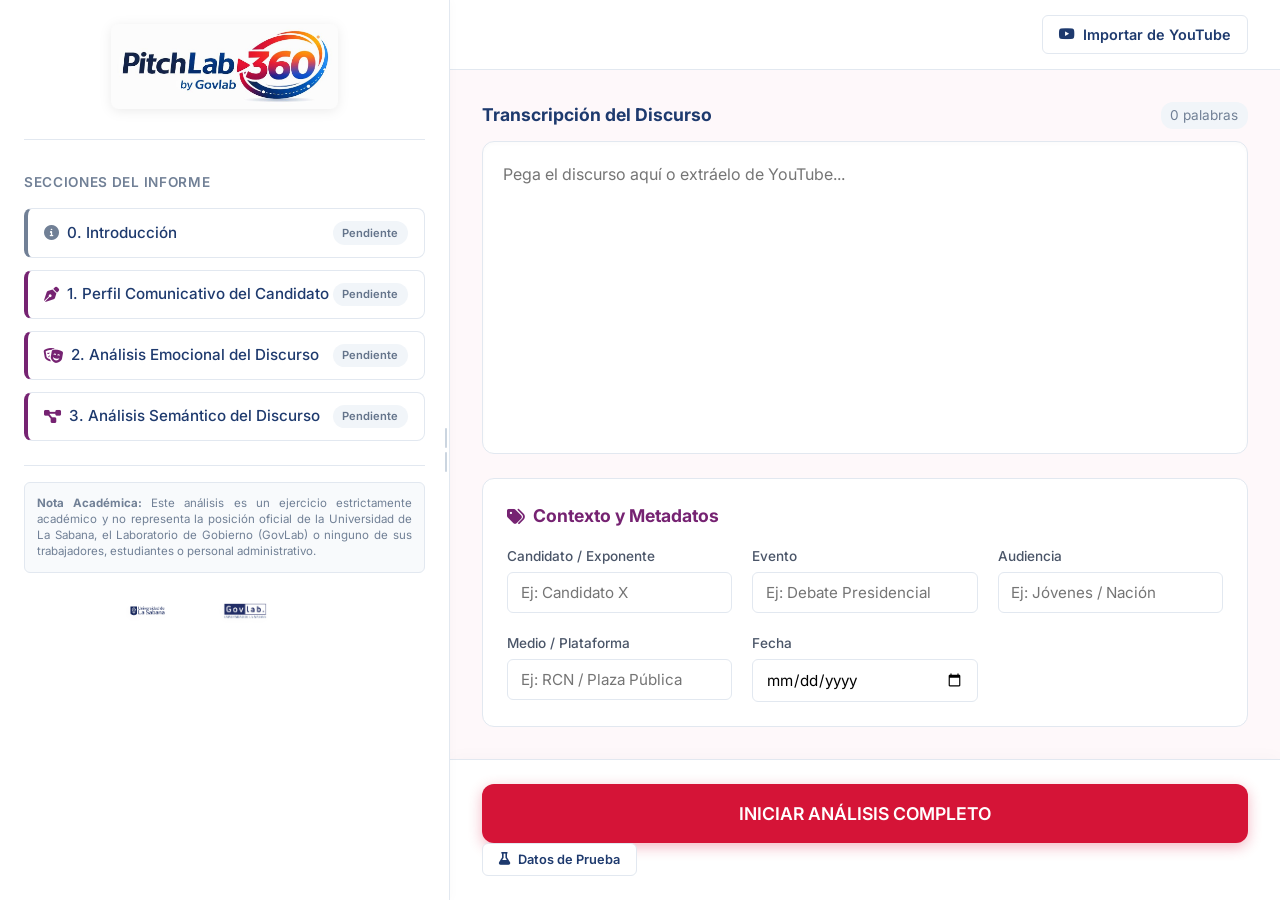
==== commit 7b6d2a9b: "Cut excess features" ====
--- a/static/index.html
+++ b/static/index.html
@@ -29,73 +29,42 @@
 
                 <!-- ── MÓDULOS VIEW (default) ── -->
                 <div id="sidebar-modules-view">
-                    <h2 class="sidebar-title">Módulos de Análisis</h2>
+                    <h2 class="sidebar-title">Secciones del Informe</h2>
                     <div class="modules-container">
-                        <div class="module-card metrics-card" data-target="res-metricas">
-                            <div class="module-header">
-                                <div class="module-title-wrapper"><i
-                                        class="fa-solid fa-calculator metric-icon"></i><span>Indicadores de Complejidad</span>
-                                </div>
-                                <span class="status-badge pending">Pendiente</span>
-                            </div>
-                            <div class="module-body">
-                                <p class="module-desc">Medido de forma objetiva</p>
-                            </div>
-                        </div>
-                        <div class="module-card llm-card" data-target="res-frases">
-                            <div class="module-header">
-                                <div class="module-title-wrapper"><i
-                                        class="fa-solid fa-quote-left llm-icon"></i><span>Mensajes Clave</span></div><span
-                                    class="status-badge pending">Pendiente</span>
-                            </div>
-                        </div>
-                        <div class="module-card llm-card" data-target="res-marcos">
-                            <div class="module-header">
-                                <div class="module-title-wrapper"><i
-                                        class="fa-solid fa-masks-theater llm-icon"></i><span>Encuadres Narrativos</span>
-                                </div><span class="status-badge pending">Pendiente</span>
-                            </div>
-                        </div>
-                        <div class="module-card llm-card" data-target="res-publicos">
-                            <div class="module-header">
-                                <div class="module-title-wrapper"><i
-                                        class="fa-solid fa-users llm-icon"></i><span>Audiencias</span></div><span
-                                    class="status-badge pending">Pendiente</span>
-                            </div>
-                        </div>
-                        <div class="module-card llm-card" data-target="res-estilo">
-                            <div class="module-header">
-                                <div class="module-title-wrapper"><i
-                                        class="fa-solid fa-pen-nib llm-icon"></i><span>Estilo</span></div><span
-                                    class="status-badge pending">Pendiente</span>
-                            </div>
-                        </div>
-                        <div class="module-card llm-card" data-target="res-digital">
-                            <div class="module-header">
-                                <div class="module-title-wrapper"><i
-                                        class="fa-solid fa-mobile-screen llm-icon"></i><span>Potencial Digital</span>
-                                </div><span class="status-badge pending">Pendiente</span>
-                            </div>
-                        </div>
-                        <div class="module-card llm-card" data-target="res-autenticidad">
-                            <div class="module-header">
-                                <div class="module-title-wrapper"><i
-                                        class="fa-solid fa-fingerprint llm-icon"></i><span>Autenticidad</span></div>
-                                <span class="status-badge pending">Pendiente</span>
-                            </div>
-                        </div>
-                        <div class="module-card llm-card" data-target="res-riesgos">
-                            <div class="module-header">
-                                <div class="module-title-wrapper"><i
-                                        class="fa-solid fa-triangle-exclamation llm-icon"></i><span>Riesgos</span></div>
-                                <span class="status-badge pending">Pendiente</span>
-                            </div>
-                        </div>
-                        <div class="module-card llm-card" data-target="res-eficacia">
-                            <div class="module-header">
-                                <div class="module-title-wrapper"><i
-                                        class="fa-solid fa-bullseye llm-icon"></i><span>Eficacia</span></div><span
-                                    class="status-badge pending">Pendiente</span>
+                        <div class="module-card metrics-card" data-target="res-intro">
+                            <div class="module-header">
+                                <div class="module-title-wrapper">
+                                    <i class="fa-solid fa-circle-info metric-icon"></i>
+                                    <span>0. Introducción</span>
+                                </div>
+                                <span class="status-badge pending">Pendiente</span>
+                            </div>
+                        </div>
+                        <div class="module-card llm-card" data-target="res-perfil-comunicativo">
+                            <div class="module-header">
+                                <div class="module-title-wrapper">
+                                    <i class="fa-solid fa-pen-nib llm-icon"></i>
+                                    <span>1. Perfil Comunicativo del Candidato</span>
+                                </div>
+                                <span class="status-badge pending">Pendiente</span>
+                            </div>
+                        </div>
+                        <div class="module-card llm-card" data-target="res-analisis-emocional">
+                            <div class="module-header">
+                                <div class="module-title-wrapper">
+                                    <i class="fa-solid fa-masks-theater llm-icon"></i>
+                                    <span>2. Análisis Emocional del Discurso</span>
+                                </div>
+                                <span class="status-badge pending">Pendiente</span>
+                            </div>
+                        </div>
+                        <div class="module-card llm-card" data-target="res-analisis-semantico">
+                            <div class="module-header">
+                                <div class="module-title-wrapper">
+                                    <i class="fa-solid fa-diagram-project llm-icon"></i>
+                                    <span>3. Análisis Semántico del Discurso</span>
+                                </div>
+                                <span class="status-badge pending">Pendiente</span>
                             </div>
                         </div>
                     </div>
@@ -107,83 +76,44 @@
                         <h2 class="sidebar-title" style="margin:0">Resultados</h2>
                     </div>
 
-                    <section class="res-section-sb" id="res-metricas">
+                    <!-- SECCIÓN 0: Introducción -->
+                    <section class="res-section-sb" id="res-intro">
                         <div class="res-section-hdr metrics-header">
-                            <i class="fa-solid fa-calculator"></i>
-                            <span>Indicadores de Complejidad y Estructura</span>
-                            <button class="btn-help-metrics" id="btn-help-metrics" title="¿Cómo interpretar?">
-                                <i class="fa-solid fa-circle-question"></i>
-                            </button>
-                            <i class="fa-solid fa-chevron-down res-toggle"></i>
-                        </div>
-                        <div class="res-section-body-sb">
-                            <div class="metrics-help-box hidden" id="metrics-help-box">
-                                <div class="help-box-header">
-                                    <strong><i class="fa-solid fa-circle-info"></i> Guía de Interpretación</strong>
-                                    <button class="close-help-box" id="close-help-box">&times;</button>
-                                </div>
-                                <div class="help-box-content">
-                                    <p><strong>TTR (Type-Token Ratio):</strong> Riqueza léxica (0 a 1). Valores altos indican vocabulario variado y menos repetitivo.</p>
-                                    <p><strong>Legibilidad (Flesch):</strong> Basada en longitud de palabras y frases. 
-                                        <br>• 90-100: Muy fácil (5to grado)
-                                        <br>• 60-70: Estándar / Conversacional
-                                        <br>• 0-30: Muy difícil / Académico
-                                    </p>
-                                    <p><strong>Palabras / Oración:</strong> Frases cortas (15-20 palabras) favorecen la claridad y el impacto en redes.</p>
-                                    <p><strong>Nosotros vs Ellos:</strong> Analiza la construcción de identidad colectiva frente a la confrontación con oponentes.</p>
-                                </div>
-                            </div>
-                            <div class="metrics-grid" id="metrics-grid"></div>
-                            <div class="metrics-extra" id="metrics-extra"></div>
-                        </div>
-                    </section>
-
-                    <section class="res-section-sb" id="res-frases">
-                        <div class="res-section-hdr llm-header"><i class="fa-solid fa-quote-left"></i><span>Análisis de Tono y Mensajes Clave</span><i class="fa-solid fa-chevron-down res-toggle"></i></div>
-                        <div class="res-section-body-sb" id="body-frases"></div>
-                    </section>
-
-                    <section class="res-section-sb" id="res-marcos">
-                        <div class="res-section-hdr llm-header"><i class="fa-solid fa-masks-theater"></i><span>Encuadres y Emociones Predominantes</span><i class="fa-solid fa-chevron-down res-toggle"></i></div>
-                        <div class="res-section-body-sb" id="body-marcos"></div>
-                    </section>
-
-                    <section class="res-section-sb" id="res-publicos">
-                        <div class="res-section-hdr llm-header"><i class="fa-solid fa-users"></i><span>Segmentación de Audiencias</span><i
-                                class="fa-solid fa-chevron-down res-toggle"></i></div>
-                        <div class="res-section-body-sb" id="body-publicos"></div>
-                    </section>
-
-                    <section class="res-section-sb" id="res-estilo">
-                        <div class="res-section-hdr llm-header"><i class="fa-solid fa-pen-nib"></i><span>Perfil y Estilo de Comunicación</span><i
-                                class="fa-solid fa-chevron-down res-toggle"></i></div>
-                        <div class="res-section-body-sb" id="body-estilo"></div>
-                    </section>
-
-                    <section class="res-section-sb" id="res-digital">
-                        <div class="res-section-hdr llm-header"><i class="fa-solid fa-mobile-screen"></i><span>Proyección en Canales Digitales</span><i class="fa-solid fa-chevron-down res-toggle"></i></div>
-                        <div class="res-section-body-sb" id="body-digital"></div>
-                    </section>
-
-                    <section class="res-section-sb" id="res-autenticidad">
-                        <div class="res-section-hdr llm-header"><i
-                                class="fa-solid fa-fingerprint"></i><span>Evaluación de Autenticidad</span><i
-                                class="fa-solid fa-chevron-down res-toggle"></i></div>
-                        <div class="res-section-body-sb" id="body-autenticidad"></div>
-                    </section>
-
-                    <section class="res-section-sb" id="res-riesgos">
-                        <div class="res-section-hdr llm-header"><i
-                                class="fa-solid fa-triangle-exclamation"></i><span>Análisis de Riesgos y Verificación</span><i
-                                class="fa-solid fa-chevron-down res-toggle"></i></div>
-                        <div class="res-section-body-sb" id="body-riesgos"></div>
-                    </section>
-
-                    <section class="res-section-sb" id="res-eficacia">
-                        <div class="res-section-hdr llm-header"><i
-                                class="fa-solid fa-bullseye"></i><span>Evaluación de Impacto y Eficacia</span><i
-                                class="fa-solid fa-chevron-down res-toggle"></i></div>
-                        <div class="res-section-body-sb" id="body-eficacia"></div>
+                            <i class="fa-solid fa-circle-info"></i>
+                            <span>0. Introducción</span>
+                            <i class="fa-solid fa-chevron-down res-toggle"></i>
+                        </div>
+                        <div class="res-section-body-sb" id="body-intro"></div>
+                    </section>
+
+                    <!-- SECCIÓN 1: Perfil Comunicativo del Candidato -->
+                    <section class="res-section-sb" id="res-perfil-comunicativo">
+                        <div class="res-section-hdr llm-header">
+                            <i class="fa-solid fa-pen-nib"></i>
+                            <span>1. Perfil Comunicativo del Candidato</span>
+                            <i class="fa-solid fa-chevron-down res-toggle"></i>
+                        </div>
+                        <div class="res-section-body-sb" id="body-perfil-comunicativo"></div>
+                    </section>
+
+                    <!-- SECCIÓN 2: Análisis Emocional del Discurso -->
+                    <section class="res-section-sb" id="res-analisis-emocional">
+                        <div class="res-section-hdr llm-header">
+                            <i class="fa-solid fa-masks-theater"></i>
+                            <span>2. Análisis Emocional del Discurso</span>
+                            <i class="fa-solid fa-chevron-down res-toggle"></i>
+                        </div>
+                        <div class="res-section-body-sb" id="body-analisis-emocional"></div>
+                    </section>
+
+                    <!-- SECCIÓN 3: Análisis Semántico del Discurso -->
+                    <section class="res-section-sb" id="res-analisis-semantico">
+                        <div class="res-section-hdr llm-header">
+                            <i class="fa-solid fa-diagram-project"></i>
+                            <span>3. Análisis Semántico del Discurso</span>
+                            <i class="fa-solid fa-chevron-down res-toggle"></i>
+                        </div>
+                        <div class="res-section-body-sb" id="body-analisis-semantico"></div>
                     </section>
                 </div>
 
@@ -325,6 +255,9 @@
                 <button class="btn btn-giant-primary" id="btn-analyze">
                     INICIAR ANÁLISIS COMPLETO
                 </button>
+                <button class="btn btn-outline" id="btn-demo" title="Carga resultados de prueba sin llamar a la API" style="font-size:0.8rem;padding:0.5rem 1rem;white-space:nowrap">
+                    <i class="fa-solid fa-flask"></i> Datos de Prueba
+                </button>
             </div>
         </main>
     </div>
--- a/static/style.css
+++ b/static/style.css
@@ -1,12 +1,12 @@
 :root {
-    /* Color Palette */
-    --c-yellow: #f8a719;
-    --c-red: #d51437;
+    /* Color Palette — calibrated to PitchLab360 logo */
+    --c-yellow: #f8a719;           /* logo arc: warm amber */
+    --c-red: #d51437;              /* logo 360: crimson */
     --c-bg: #fef8fa;
-    --c-blue-light: #3277c3;
-    --c-blue-dark: #003b8f;
-    --c-orange: #fb6f1a;
-    --c-purple: #762372;
+    --c-blue-light: #2563a8;       /* logo "by Govlab": steel blue */
+    --c-blue-dark: #1e3a6e;        /* logo "PitchLab" text: deep navy */
+    --c-orange: #fb6f1a;           /* logo arc: vivid orange */
+    --c-purple: #762372;           /* brand magenta-purple */
     
     /* Semantic mappings */
     --bg-main: var(--c-bg);
@@ -46,8 +46,8 @@
 
 /* Sidebar */
 .sidebar {
-    width: 300px;
-    min-width: 200px;
+    width: 450px;
+    min-width: 280px;
     max-width: 80vw;
     background-color: var(--bg-sidebar);
     border-right: 1px solid var(--border-color);
@@ -624,6 +624,8 @@
     margin-bottom: 0.6rem;
     overflow: hidden;
     background: white;
+    width: 100%;
+    box-sizing: border-box;
 }
 
 .res-section-hdr {
@@ -635,13 +637,16 @@
     font-weight: 700;
     cursor: pointer;
     user-select: none;
-}
-.res-section-hdr span { flex: 1; }
+    width: 100%;
+    box-sizing: border-box;
+}
+.res-section-hdr span { flex: 1; min-width: 0; overflow: hidden; text-overflow: ellipsis; white-space: nowrap; }
 .res-section-hdr .res-toggle {
     font-size: 0.65rem;
     transition: transform 0.2s;
     color: var(--text-muted);
     margin-left: 0.5rem;
+    flex-shrink: 0;
 }
 
 .btn-help-metrics {
@@ -666,8 +671,31 @@
     padding: 0.85rem;
     border-top: 1px solid var(--border-color);
     background: #fafafa;
+    width: 100%;
+    box-sizing: border-box;
+    overflow: hidden;
 }
 .res-section-sb.open .res-section-body-sb { display: flex; }
+
+/* All direct children inside sidebar body must respect parent width */
+.res-section-body-sb > *,
+.res-section-body-sb .result-card,
+.res-section-body-sb [style] {
+    max-width: 100%;
+    box-sizing: border-box;
+    min-width: 0;
+}
+
+/* Pie chart grid — must never exceed parent */
+.res-section-body-sb [style*="grid-template-columns"] {
+    max-width: 100%;
+    min-width: 0;
+}
+
+/* Pie chart legend items — flex truncation */
+.res-section-body-sb [style*="flex:1"] {
+    min-width: 0;
+}
 
 /* Override metrics-grid inside sidebar (smaller cards) */
 #sidebar-results-view .metrics-grid {
@@ -676,10 +704,11 @@
     padding: 0;
 }
 #sidebar-results-view .metric-stat-card .stat-val { font-size: 1.4rem; }
-#sidebar-results-view .result-card { background: white; }
+#sidebar-results-view .result-card { background: white; max-width: 100%; box-sizing: border-box; }
 #sidebar-results-view .phrase-item { font-size: 0.83rem; }
 #sidebar-results-view .emotion-name,
 #sidebar-results-view .emotion-pct { font-size: 0.8rem; }
+
 
 /* ============================================================
    TAB NAVIGATION
@@ -803,7 +832,7 @@
 .result-card-title { font-size: 0.78rem; font-weight: 700; text-transform: uppercase; letter-spacing: 0.05em; color: var(--text-muted); margin-bottom: 0.5rem; }
 
 .tone-bar-container { display: flex; flex-direction: column; gap: 0.5rem; }
-.tone-track { height: 12px; background: linear-gradient(to right,var(--c-red),#e2e8f0,#22c55e); border-radius: 99px; position: relative; }
+.tone-track { height: 12px; background: linear-gradient(to right,var(--c-red),#e2e8f0,#2563a8); border-radius: 99px; position: relative; }
 .tone-thumb { position: absolute; top: 50%; transform: translate(-50%,-50%); width: 18px; height: 18px; background: white; border: 3px solid var(--c-blue-dark); border-radius: 50%; }
 
 .phrase-list { display: flex; flex-direction: column; gap: 0.6rem; }
@@ -827,8 +856,8 @@
 
 .tag-list { display: flex; flex-wrap: wrap; gap: 0.4rem; }
 .tag { border-radius: 99px; padding: 0.2rem 0.75rem; font-size: 0.78rem; font-weight: 600; }
-.tag-blue { background: #dbeafe; color: #1e40af; }
-.tag-green { background: #dcfce7; color: #166534; }
+.tag-blue { background: #e8edf7; color: #1e40af; }
+.tag-green { background: #e8edf7; color: #1e3a6e; }
 .tag-orange { background: #ffedd5; color: #9a3412; }
 .tag-red { background: #fee2e2; color: #991b1b; }
 .tag-purple { background: #ede9fe; color: #5b21b6; }
@@ -836,11 +865,11 @@
 .risk-item { border-radius: 8px; padding: 0.75rem 1rem; border-left: 4px solid; background: #fafafa; }
 .risk-item.alta { border-color: var(--c-red); background: #fff5f5; }
 .risk-item.media { border-color: var(--c-yellow); background: #fffbf0; }
-.risk-item.baja { border-color: #86efac; background: #f0fdf4; }
+.risk-item.baja { border-color: #7b96c9; background: #f0f3fa; }
 .risk-item .risk-type { font-size: 0.75rem; font-weight: 700; text-transform: uppercase; letter-spacing: 0.05em; }
 .risk-item.alta .risk-type { color: var(--c-red); }
 .risk-item.media .risk-type { color: #a16207; }
-.risk-item.baja .risk-type { color: #166534; }
+.risk-item.baja .risk-type { color: #1e3a6e; }
 .risk-item .risk-frag { font-style: italic; font-size: 0.88rem; color: var(--text-primary); margin: 0.25rem 0; line-height: 1.4; }
 .risk-item .risk-desc { font-size: 0.82rem; color: var(--text-secondary); }
 
@@ -853,7 +882,33 @@
 .digital-text { font-size: 0.9rem; font-style: italic; color: var(--text-primary); line-height: 1.4; border-left: 3px solid var(--c-yellow); padding-left: 0.75rem; }
 .digital-reason { font-size: 0.8rem; color: var(--text-muted); margin-top: 0.35rem; }
 
+/* Platform badges (social media) */
+.platform-badge { display:inline-block; background:var(--c-blue-dark); color:white; font-size:0.7rem; font-weight:700; padding:0.15rem 0.55rem; border-radius:99px; letter-spacing:0.03em; }
+
+/* Discourse type tags with justification */
+.discourse-type-tag { display:flex; flex-direction:column; gap:0.2rem; }
+.discourse-type-tag.dominant .tag { background:var(--c-purple); color:white; }
+.discourse-type-just { font-size:0.78rem; color:var(--text-muted); padding-left:0.5rem; line-height:1.4; }
+
+/* Intro catchy card */
+.intro-catchy-card { background:linear-gradient(135deg,#f5eeff,#e8f0fe); border:1px solid #d4c5f5; }
+
+/* QR Placeholder */
+.qr-placeholder { border:2px dashed var(--border-color); border-radius:8px; padding:1.5rem; display:inline-flex; flex-direction:column; align-items:center; }
+
+/* Stakeholders */
+.stakeholder-item { border:1px solid var(--border-color); border-radius:8px; padding:0.75rem 1rem; background:white; }
+.stakeholder-header { display:flex; justify-content:space-between; align-items:center; margin-bottom:0.35rem; }
+.stakeholder-name { font-weight:700; font-size:0.9rem; color:var(--c-blue-dark); }
+.stakeholder-pct { font-size:0.78rem; font-weight:700; color:var(--c-purple); }
+.stakeholder-meta { display:flex; flex-wrap:wrap; gap:0.4rem; margin-bottom:0.4rem; }
+.stakeholder-category { font-size:0.72rem; background:#f1f5f9; color:var(--text-secondary); border-radius:99px; padding:0.1rem 0.55rem; font-weight:500; }
+.stakeholder-relation { font-size:0.72rem; border-radius:99px; padding:0.1rem 0.55rem; font-weight:600; }
+.stakeholder-track { height:6px; background:#e2e8f0; border-radius:99px; overflow:hidden; margin-bottom:0.3rem; }
+.stakeholder-fill { height:100%; border-radius:99px; transition:width 0.4s ease; }
+
 .error-block { background: #fff5f5; border: 1px solid #fecaca; border-radius: 8px; padding: 0.75rem 1rem; color: #991b1b; font-size: 0.88rem; display: flex; gap: 0.5rem; align-items: flex-start; }
+
 
 /* Metrics Help Box */
 .metrics-help-box {
@@ -1015,7 +1070,7 @@
 
 /* Tone bar */
 .tone-bar-container { display: flex; flex-direction: column; gap: 0.5rem; }
-.tone-track { height: 12px; background: linear-gradient(to right,var(--c-red),#e2e8f0,#22c55e); border-radius: 99px; position: relative; }
+.tone-track { height: 12px; background: linear-gradient(to right,var(--c-red),#e2e8f0,#2563a8); border-radius: 99px; position: relative; }
 .tone-thumb { position: absolute; top: 50%; transform: translate(-50%,-50%); width: 18px; height: 18px; background: white; border: 3px solid var(--c-blue-dark); border-radius: 50%; }
 
 /* Phrases */
@@ -1043,8 +1098,8 @@
 /* Tags */
 .tag-list { display: flex; flex-wrap: wrap; gap: 0.4rem; }
 .tag { border-radius: 99px; padding: 0.2rem 0.75rem; font-size: 0.78rem; font-weight: 600; }
-.tag-blue { background: #dbeafe; color: #1e40af; }
-.tag-green { background: #dcfce7; color: #166534; }
+.tag-blue { background: #e8edf7; color: #1e40af; }
+.tag-green { background: #e8edf7; color: #1e3a6e; }
 .tag-orange { background: #ffedd5; color: #9a3412; }
 .tag-red { background: #fee2e2; color: #991b1b; }
 .tag-purple { background: #ede9fe; color: #5b21b6; }
@@ -1053,11 +1108,11 @@
 .risk-item { border-radius: 8px; padding: 0.75rem 1rem; border-left: 4px solid; background: #fafafa; }
 .risk-item.alta { border-color: var(--c-red); background: #fff5f5; }
 .risk-item.media { border-color: var(--c-yellow); background: #fffbf0; }
-.risk-item.baja { border-color: #86efac; background: #f0fdf4; }
+.risk-item.baja { border-color: #7b96c9; background: #f0f3fa; }
 .risk-item .risk-type { font-size: 0.75rem; font-weight: 700; text-transform: uppercase; letter-spacing: 0.05em; }
 .risk-item.alta .risk-type { color: var(--c-red); }
 .risk-item.media .risk-type { color: #a16207; }
-.risk-item.baja .risk-type { color: #166534; }
+.risk-item.baja .risk-type { color: #1e3a6e; }
 .risk-item .risk-frag { font-style: italic; font-size: 0.88rem; color: var(--text-primary); margin: 0.25rem 0; line-height: 1.4; }
 .risk-item .risk-desc { font-size: 0.82rem; color: var(--text-secondary); }
 
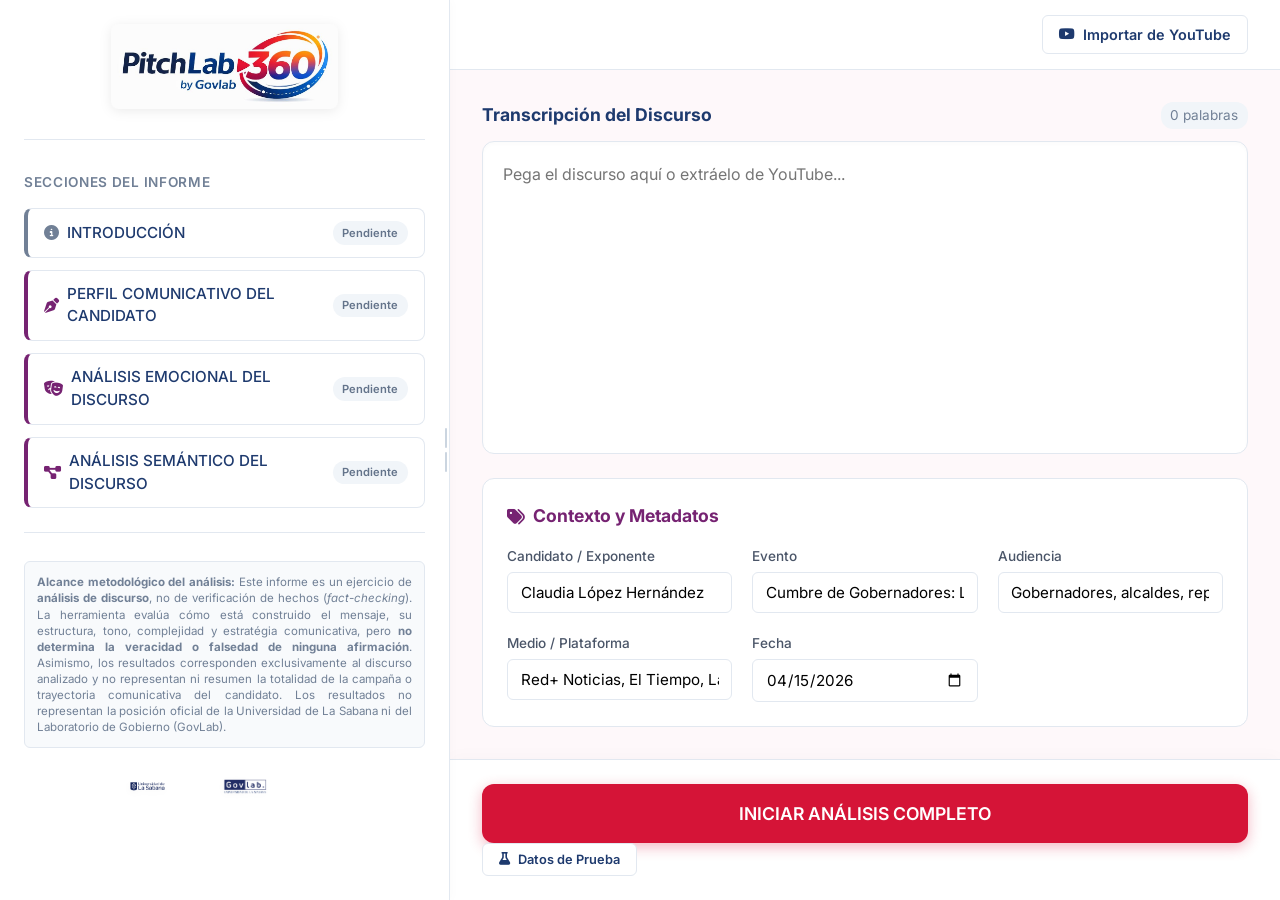
==== commit 6cb4a2ac: "feat: initialize PitchLab360 frontend with interactive report dashboard and analysis modules" ====
--- a/static/index.html
+++ b/static/index.html
@@ -9,7 +9,7 @@
     <link rel="preconnect" href="https://fonts.googleapis.com">
     <link rel="preconnect" href="https://fonts.gstatic.com" crossorigin>
     <link href="https://fonts.googleapis.com/css2?family=Inter:wght@300;400;500;600;700&display=swap" rel="stylesheet">
-    <link rel="stylesheet" href="https://cdnjs.cloudflare.com/ajax/libs/font-awesome/6.0.0/css/all.min.css" />
+    <link rel="stylesheet" href="https://cdnjs.cloudflare.com/ajax/libs/font-awesome/6.5.0/css/all.min.css" />
     <link rel="stylesheet" href="/static/style.css">
 </head>
 
@@ -21,7 +21,7 @@
             <div class="sidebar-content">
 
                 <div class="main-logo-container">
-                    <a href="https://www.unisabana.edu.co/proyeccion-social/laboratorio-de-gobierno" target="_blank">
+                    <a href="https://www.unisabana.edu.co/proyeccion-social/laboratorio-de-gobierno" target="_blank" rel="noopener noreferrer">
                         <img src="/assets/PitchLab360.jpg" alt="PitchLab360 Logo" class="logo logo-pitchlab-main"
                             title="PitchLab360">
                     </a>
@@ -35,7 +35,7 @@
                             <div class="module-header">
                                 <div class="module-title-wrapper">
                                     <i class="fa-solid fa-circle-info metric-icon"></i>
-                                    <span>0. Introducción</span>
+                                    <span>INTRODUCCIÓN</span>
                                 </div>
                                 <span class="status-badge pending">Pendiente</span>
                             </div>
@@ -44,7 +44,7 @@
                             <div class="module-header">
                                 <div class="module-title-wrapper">
                                     <i class="fa-solid fa-pen-nib llm-icon"></i>
-                                    <span>1. Perfil Comunicativo del Candidato</span>
+                                    <span>PERFIL COMUNICATIVO DEL CANDIDATO</span>
                                 </div>
                                 <span class="status-badge pending">Pendiente</span>
                             </div>
@@ -53,7 +53,7 @@
                             <div class="module-header">
                                 <div class="module-title-wrapper">
                                     <i class="fa-solid fa-masks-theater llm-icon"></i>
-                                    <span>2. Análisis Emocional del Discurso</span>
+                                    <span>ANÁLISIS EMOCIONAL DEL DISCURSO</span>
                                 </div>
                                 <span class="status-badge pending">Pendiente</span>
                             </div>
@@ -62,7 +62,7 @@
                             <div class="module-header">
                                 <div class="module-title-wrapper">
                                     <i class="fa-solid fa-diagram-project llm-icon"></i>
-                                    <span>3. Análisis Semántico del Discurso</span>
+                                    <span>ANÁLISIS SEMÁNTICO DEL DISCURSO</span>
                                 </div>
                                 <span class="status-badge pending">Pendiente</span>
                             </div>
@@ -80,17 +80,18 @@
                     <section class="res-section-sb" id="res-intro">
                         <div class="res-section-hdr metrics-header">
                             <i class="fa-solid fa-circle-info"></i>
-                            <span>0. Introducción</span>
+                            <span>INTRODUCCIÓN</span>
                             <i class="fa-solid fa-chevron-down res-toggle"></i>
                         </div>
                         <div class="res-section-body-sb" id="body-intro"></div>
                     </section>
+
 
                     <!-- SECCIÓN 1: Perfil Comunicativo del Candidato -->
                     <section class="res-section-sb" id="res-perfil-comunicativo">
                         <div class="res-section-hdr llm-header">
                             <i class="fa-solid fa-pen-nib"></i>
-                            <span>1. Perfil Comunicativo del Candidato</span>
+                            <span>PERFIL COMUNICATIVO DEL CANDIDATO</span>
                             <i class="fa-solid fa-chevron-down res-toggle"></i>
                         </div>
                         <div class="res-section-body-sb" id="body-perfil-comunicativo"></div>
@@ -100,7 +101,7 @@
                     <section class="res-section-sb" id="res-analisis-emocional">
                         <div class="res-section-hdr llm-header">
                             <i class="fa-solid fa-masks-theater"></i>
-                            <span>2. Análisis Emocional del Discurso</span>
+                            <span>ANÁLISIS EMOCIONAL DEL DISCURSO</span>
                             <i class="fa-solid fa-chevron-down res-toggle"></i>
                         </div>
                         <div class="res-section-body-sb" id="body-analisis-emocional"></div>
@@ -110,7 +111,7 @@
                     <section class="res-section-sb" id="res-analisis-semantico">
                         <div class="res-section-hdr llm-header">
                             <i class="fa-solid fa-diagram-project"></i>
-                            <span>3. Análisis Semántico del Discurso</span>
+                            <span>ANÁLISIS SEMÁNTICO DEL DISCURSO</span>
                             <i class="fa-solid fa-chevron-down res-toggle"></i>
                         </div>
                         <div class="res-section-body-sb" id="body-analisis-semantico"></div>
@@ -118,18 +119,32 @@
                 </div>
 
                 <div class="sidebar-footer">
-                    <button class="btn btn-export" id="btn-export-pdf" style="display:none">
-                        <i class="fa-solid fa-file-pdf"></i> Exportar PDF
-                    </button>
+                    <div style="display:flex;gap:0.5rem;flex-wrap:wrap">
+                        <button class="btn btn-export" id="btn-export-pdf" style="display:none;flex:1">
+                            <i class="fa-solid fa-file-pdf"></i> Exportar PDF
+                        </button>
+                        <button class="btn btn-export btn-export-html-style" id="btn-export-html" style="display:none;flex:1">
+                            <i class="fa-solid fa-file-code"></i> Descargar HTML
+                        </button>
+                    </div>
                     <div class="methodology-note-box">
-                        <p><strong>Nota Académica:</strong> Este análisis es un ejercicio estrictamente académico y no representa la posición oficial de la Universidad de La Sabana, el Laboratorio de Gobierno (GovLab) o ninguno de sus trabajadores, estudiantes o personal administrativo.</p>
+                        <p><strong>Alcance metodológico del análisis:</strong> Este informe es un ejercicio de
+                            <strong>análisis de discurso</strong>, no de verificación de hechos
+                            (<em>fact-checking</em>). La herramienta evalúa cómo está construido el mensaje, su
+                            estructura, tono, complejidad y estratégia comunicativa, pero <strong>no determina la
+                                veracidad o falsedad de ninguna afirmación</strong>. Asimismo, los resultados
+                            corresponden exclusivamente al discurso analizado y no representan ni resumen la totalidad
+                            de la campaña o trayectoria comunicativa del candidato. Los resultados no representan la
+                            posición oficial de la Universidad de La Sabana ni del Laboratorio de Gobierno (GovLab).</p>
                     </div>
                     <div class="sidebar-logos-bottom">
-                        <a href="https://www.unisabana.edu.co/proyeccion-social/laboratorio-de-gobierno" target="_blank">
+                        <a href="https://www.unisabana.edu.co/proyeccion-social/laboratorio-de-gobierno"
+                            target="_blank" rel="noopener noreferrer">
                             <img src="/assets/Universidad de la Sabana.png" alt="Universidad de La Sabana Logo"
                                 class="logo logo-unisabana-bottom" title="Universidad de La Sabana">
                         </a>
-                        <a href="https://www.unisabana.edu.co/proyeccion-social/laboratorio-de-gobierno" target="_blank">
+                        <a href="https://www.unisabana.edu.co/proyeccion-social/laboratorio-de-gobierno"
+                            target="_blank" rel="noopener noreferrer">
                             <img src="/assets/Govlab.png" alt="GovLab Logo" class="logo logo-govlab-bottom"
                                 title="Laboratorio de Gobierno">
                         </a>
@@ -146,7 +161,7 @@
         <!-- ===================== MAIN PANEL ===================== -->
         <main class="main-panel">
             <header class="top-nav">
-                <span style="font-size:0.95rem;font-weight:600;color:var(--text-muted)"> </span>
+                <span style="font-size:0.95rem;font-weight:600;color:var(--text-muted)"></span>
                 <button class="btn btn-outline" id="toggle-yt-btn">
                     <i class="fa-brands fa-youtube"></i> Importar de YouTube
                 </button>
@@ -169,7 +184,7 @@
                                 <div class="api-key-input-wrapper">
                                     <input type="password" placeholder="sk-ant-api03-..." id="anthropic-api-key"
                                         autocomplete="off">
-                                    <button class="btn-icon" id="toggle-api-visibility" title="Mostrar/Ocultar clave">
+                                    <button class="btn-icon" id="toggle-api-visibility" title="Mostrar/Ocultar clave" aria-label="Mostrar u ocultar API key">
                                         <i class="fa-solid fa-eye" id="api-eye-icon"></i>
                                     </button>
                                 </div>
@@ -198,10 +213,10 @@
                             </div>
                         </div>
                         <div class="action-row">
-                            <button class="btn btn-primary btn-yt-extract">
+                            <button class="btn btn-primary btn-yt-extract" id="btn-yt-extract" aria-label="Extraer subtítulos del video">
                                 <i class="fa-solid fa-download"></i> Extraer Subtítulos
                             </button>
-                            <button class="btn btn-warning btn-yt-clean">
+                            <button class="btn btn-warning btn-yt-clean" id="btn-yt-clean" aria-label="Limpiar texto con inteligencia artificial">
                                 <i class="fa-solid fa-wand-magic-sparkles"></i> Limpiar Texto (IA)
                             </button>
                         </div>
@@ -227,23 +242,31 @@
                     <div class="metadata-grid">
                         <div class="input-group">
                             <label>Candidato / Exponente</label>
-                            <input type="text" id="meta-candidato" placeholder="Ej: Candidato X">
+                            <input type="text" id="meta-candidato"
+                                value="Claudia López Hernández"
+                                placeholder="Ej: Candidato X">
                         </div>
                         <div class="input-group">
                             <label>Evento</label>
-                            <input type="text" id="meta-evento" placeholder="Ej: Debate Presidencial">
+                            <input type="text" id="meta-evento"
+                                value="Cumbre de Gobernadores: Las Regiones Proponen — Federación Nacional de Departamentos"
+                                placeholder="Ej: Debate Presidencial">
                         </div>
                         <div class="input-group">
                             <label>Audiencia</label>
-                            <input type="text" id="meta-audiencia" placeholder="Ej: Jóvenes / Nación">
+                            <input type="text" id="meta-audiencia"
+                                value="Gobernadores, alcaldes, representantes de sociedad civil y medios de comunicación"
+                                placeholder="Ej: Jóvenes / Nación">
                         </div>
                         <div class="input-group">
                             <label>Medio / Plataforma</label>
-                            <input type="text" id="meta-medio" placeholder="Ej: RCN / Plaza Pública">
+                            <input type="text" id="meta-medio"
+                                value="Red+ Noticias, El Tiempo, La FM radio"
+                                placeholder="Ej: RCN / Plaza Pública">
                         </div>
                         <div class="input-group">
                             <label>Fecha</label>
-                            <input type="date" id="meta-fecha">
+                            <input type="date" id="meta-fecha" value="2026-04-15">
                         </div>
                     </div>
                 </div>
@@ -255,7 +278,8 @@
                 <button class="btn btn-giant-primary" id="btn-analyze">
                     INICIAR ANÁLISIS COMPLETO
                 </button>
-                <button class="btn btn-outline" id="btn-demo" title="Carga resultados de prueba sin llamar a la API" style="font-size:0.8rem;padding:0.5rem 1rem;white-space:nowrap">
+                <button class="btn btn-outline" id="btn-demo" title="Carga resultados de prueba sin llamar a la API"
+                    style="font-size:0.8rem;padding:0.5rem 1rem;white-space:nowrap">
                     <i class="fa-solid fa-flask"></i> Datos de Prueba
                 </button>
             </div>
@@ -265,8 +289,6 @@
     <!-- Toast container -->
     <div id="toast-container" class="toast-container"></div>
 
-    <!-- Print-only view (populated dynamically) -->
-    <div id="print-view"></div>
 
     <script src="/static/app.js"></script>
 </body>
--- a/static/style.css
+++ b/static/style.css
@@ -640,7 +640,7 @@
     width: 100%;
     box-sizing: border-box;
 }
-.res-section-hdr span { flex: 1; min-width: 0; overflow: hidden; text-overflow: ellipsis; white-space: nowrap; }
+.res-section-hdr span { flex: 1; min-width: 0; overflow: hidden; text-overflow: ellipsis; white-space: nowrap; text-transform: uppercase; letter-spacing: 0.04em; }
 .res-section-hdr .res-toggle {
     font-size: 0.65rem;
     transition: transform 0.2s;
@@ -829,7 +829,7 @@
 .word-freq-chip { background: #ede9fe; color: var(--c-purple); border-radius: 99px; padding: 0.15rem 0.65rem; font-size: 0.78rem; font-weight: 500; }
 
 .result-card { background: #fafafa; border: 1px solid #eee; border-radius: 10px; padding: 1rem 1.1rem; }
-.result-card-title { font-size: 0.78rem; font-weight: 700; text-transform: uppercase; letter-spacing: 0.05em; color: var(--text-muted); margin-bottom: 0.5rem; }
+.result-card-title { font-size: 0.78rem; font-weight: 700; text-transform: none !important; letter-spacing: 0.01em; color: var(--text-muted); margin-bottom: 0.5rem; }
 
 .tone-bar-container { display: flex; flex-direction: column; gap: 0.5rem; }
 .tone-track { height: 12px; background: linear-gradient(to right,var(--c-red),#e2e8f0,#2563a8); border-radius: 99px; position: relative; }
@@ -906,6 +906,19 @@
 .stakeholder-relation { font-size:0.72rem; border-radius:99px; padding:0.1rem 0.55rem; font-weight:600; }
 .stakeholder-track { height:6px; background:#e2e8f0; border-radius:99px; overflow:hidden; margin-bottom:0.3rem; }
 .stakeholder-fill { height:100%; border-radius:99px; transition:width 0.4s ease; }
+/* Pie chart slices � hover */
+.pie-slice { cursor: pointer; transition: opacity 0.15s ease; }
+.pie-slice:hover { opacity: 0.78; }
+
+/* Floating pie tooltip */
+#pie-tooltip {
+    position: fixed; display: none; pointer-events: none; z-index: 9999;
+    background: var(--c-blue-dark); color: white;
+    padding: 0.35rem 0.8rem; border-radius: 8px;
+    font-size: 0.78rem; font-weight: 600; white-space: nowrap;
+    box-shadow: 0 4px 14px rgba(0,0,0,0.22); letter-spacing: 0.01em;
+}
+
 
 .error-block { background: #fff5f5; border: 1px solid #fecaca; border-radius: 8px; padding: 0.75rem 1rem; color: #991b1b; font-size: 0.88rem; display: flex; gap: 0.5rem; align-items: flex-start; }
 
@@ -958,16 +971,17 @@
    ============================================================ */
 @media print {
     body { overflow: visible; height: auto; }
-    .app-container { display: block; height: auto; }
-    .sidebar, .top-nav, .execution-bar, #work-area-input { display: none !important; }
-    #work-area-results {
-        display: flex !important;
-        flex-direction: column;
-        gap: 1.5rem;
-        padding: 2rem;
+    .app-container, .results-overlay, .results-drawer,
+    .toast-container, #work-area-results { display: none !important; }
+    /* Prevent GPU compositing → rasterization of text */
+    * {
+        backdrop-filter: none !important;
+        -webkit-backdrop-filter: none !important;
+        filter: none !important;
+        will-change: auto !important;
+        box-shadow: none !important;
+        text-shadow: none !important;
     }
-    .result-section { break-inside: avoid; page-break-inside: avoid; }
-    .toast-container { display: none !important; }
 }
 
 
@@ -1066,7 +1080,7 @@
 
 /* Generic card */
 .result-card { background: #fafafa; border: 1px solid #eee; border-radius: 10px; padding: 1rem 1.1rem; }
-.result-card-title { font-size: 0.78rem; font-weight: 700; text-transform: uppercase; letter-spacing: 0.05em; color: var(--text-muted); margin-bottom: 0.5rem; }
+.result-card-title { font-size: 0.78rem; font-weight: 700; text-transform: none !important; letter-spacing: 0.01em; color: var(--text-muted); margin-bottom: 0.5rem; }
 
 /* Tone bar */
 .tone-bar-container { display: flex; flex-direction: column; gap: 0.5rem; }
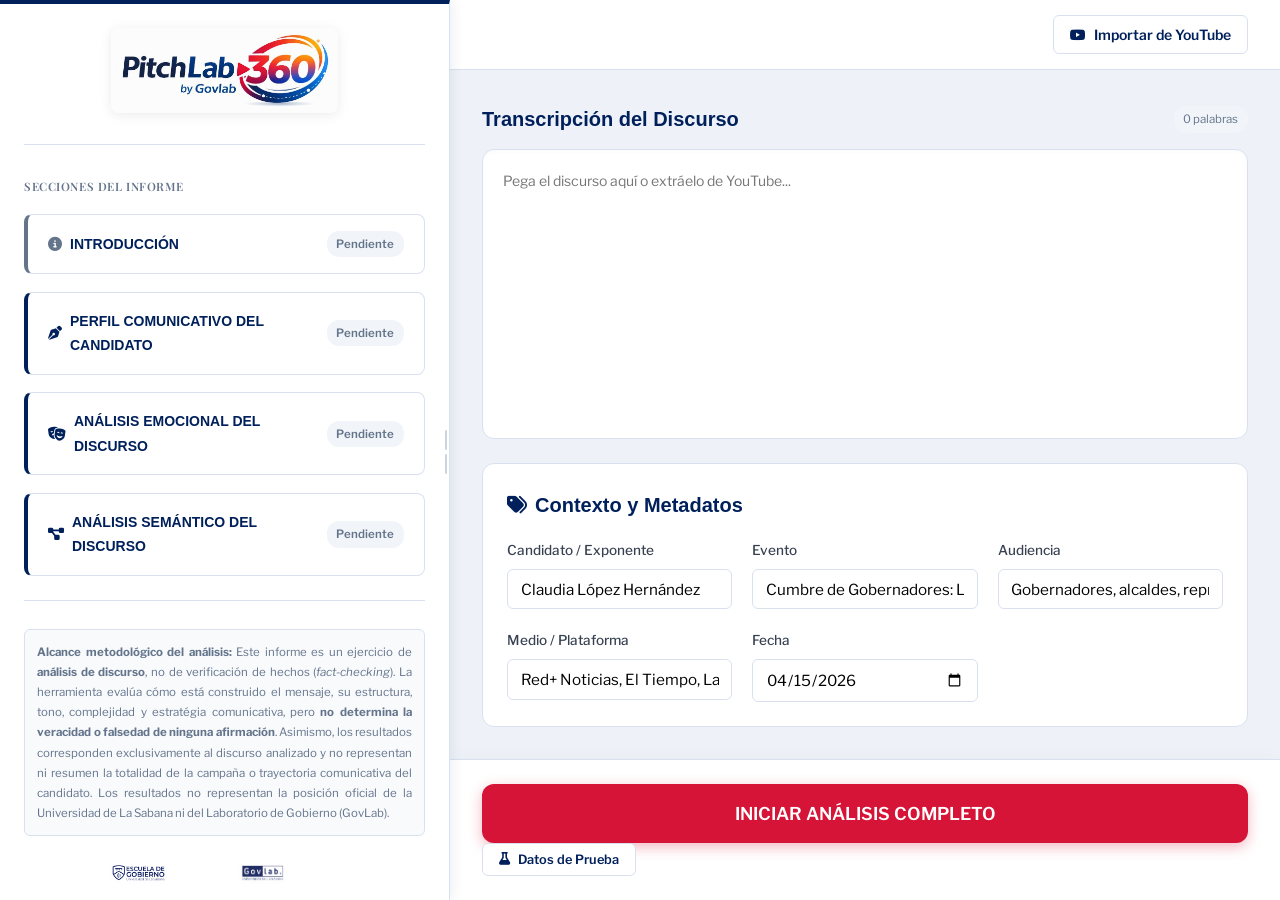
==== commit 7fcc40cb: "Update" ====
--- a/static/index.html
+++ b/static/index.html
@@ -8,7 +8,8 @@
     <link rel="icon" href="data:,">
     <link rel="preconnect" href="https://fonts.googleapis.com">
     <link rel="preconnect" href="https://fonts.gstatic.com" crossorigin>
-    <link href="https://fonts.googleapis.com/css2?family=Inter:wght@300;400;500;600;700&display=swap" rel="stylesheet">
+    <link href="https://fonts.googleapis.com/css2?family=Playfair+Display:ital,wght@0,700;0,800;0,900;1,700;1,800&family=Libre+Franklin:ital,wght@0,300;0,400;0,500;0,600;0,700;0,800;1,400;1,600&display=swap" rel="stylesheet">
+    <link href="https://api.fontshare.com/v2/css?f[]=cabinet-grotesk@400,500,700&display=swap" rel="stylesheet">
     <link rel="stylesheet" href="https://cdnjs.cloudflare.com/ajax/libs/font-awesome/6.5.0/css/all.min.css" />
     <link rel="stylesheet" href="/static/style.css">
 </head>
--- a/static/style.css
+++ b/static/style.css
@@ -1,25 +1,75 @@
 :root {
-    /* Color Palette — calibrated to PitchLab360 logo */
-    --c-yellow: #f8a719;           /* logo arc: warm amber */
-    --c-red: #d51437;              /* logo 360: crimson */
-    --c-bg: #fef8fa;
-    --c-blue-light: #2563a8;       /* logo "by Govlab": steel blue */
-    --c-blue-dark: #1e3a6e;        /* logo "PitchLab" text: deep navy */
-    --c-orange: #fb6f1a;           /* logo arc: vivid orange */
-    --c-purple: #762372;           /* brand magenta-purple */
-    
-    /* Semantic mappings */
+    /* ============================================================
+       IDENTIDAD VISUAL — Manual de Marca Universidad de La Sabana
+       ============================================================ */
+
+    /* Tipografías (máximo 3 familias) */
+    --font-display: 'Publico Banner', 'Playfair Display', serif;
+    /* Display editorial — H1, H2 */
+    --font-main: 'Libre Franklin', sans-serif;
+    /* Principal — cuerpo, UI, botones */
+    --font-label: 'Cabinet Grotesk', sans-serif;
+    /* Apoyo — subtítulos, etiquetas */
+
+    /* 3 tamaños tipográficos (máximo permitido) */
+    --fs-sm: 0.72rem;
+    /* Etiquetas, badges, notas al pie */
+    --fs-md: 0.875rem;
+    /* Cuerpo, descripciones, inputs */
+    --fs-lg: 1.25rem;
+    /* Títulos, encabezados de sección */
+
+    /* Paleta UniSabana Blue */
+    --c-blue-dark: #00205B;
+    /* UniSabana Blue oscuro  (PANTONE 281) */
+    --c-blue-light: #00387D;
+    /* UniSabana Blue medio   (PANTONE 286) */
+    --c-blue-soft: #93AAC9;
+    /* UniSabana Blue claro   (PANTONE 292) */
+    --c-blue-tint: #D9E1EF;
+    /* UniSabana Blue tenue   (PANTONE 2707) */
+    --c-cream: #F7EFD9;
+    /* UniSabana Cream        (PANTONE 7499) */
+
+    /* Colores PitchLab360 */
+    --c-yellow: #f8a719;
+    --c-red: #d51437;
+    --c-orange: #fb6f1a;
+    /* NOTA: --c-purple reemplazado por azul institucional */
+    --c-purple: #00387D;
+    /* Remapeado a UniSabana Blue medio */
+
+    /* Semánticos */
+    --c-bg: #EEF2F8;
+    /* Fondo app — azul institucional muy tenue */
     --bg-main: var(--c-bg);
     --bg-sidebar: #ffffff;
     --bg-card: #ffffff;
-    
+
     --text-primary: var(--c-blue-dark);
-    --text-secondary: #4a5568;
-    --text-muted: #718096;
-    
-    --border-color: #e2e8f0;
-    
+    --text-secondary: #374151;
+    --text-muted: #64748b;
+
+    --border-color: #D9E1EF;
     --transition: all 0.2s cubic-bezier(0.4, 0, 0.2, 1);
+
+    /* Interlineado único para toda la plataforma */
+    --lh: 1.75;
+}
+
+/* ── Tipografía display institucional ──────────────────────── */
+h1,
+h2 {
+    font-family: var(--font-display);
+    font-weight: 800;
+    color: var(--c-blue-dark);
+}
+
+h3,
+h4 {
+    font-family: var(--font-label);
+    font-weight: 700;
+    color: var(--c-blue-dark);
 }
 
 * {
@@ -29,12 +79,27 @@
 }
 
 body {
-    font-family: 'Inter', system-ui, -apple-system, sans-serif;
+    font-family: var(--font-main);
+    font-size: var(--fs-md);
     background-color: var(--bg-main);
     color: var(--text-primary);
-    line-height: 1.5;
+    line-height: var(--lh);
     height: 100vh;
     overflow: hidden;
+}
+
+/* Interlineado único para todo el contenido textual */
+p,
+li,
+.result-card>div,
+.pv-section-body,
+.gauge-text,
+.phrase-item,
+.digital-reason,
+.fc-reason,
+.risk-frag,
+.risk-desc {
+    line-height: var(--lh);
 }
 
 /* Base Layout */
@@ -51,10 +116,12 @@
     max-width: 80vw;
     background-color: var(--bg-sidebar);
     border-right: 1px solid var(--border-color);
+    border-top: 4px solid var(--c-blue-dark);
+    /* Acento UniSabana */
     position: relative;
     display: flex;
     flex-direction: column;
-    box-shadow: 2px 0 10px rgba(0,0,0,0.02);
+    box-shadow: 2px 0 12px rgba(0, 32, 91, 0.08);
     z-index: 10;
 }
 
@@ -82,8 +149,10 @@
     transition: background-color var(--transition);
 }
 
-.drag-handle:hover, .drag-handle:active {
-    background-color: rgba(118, 35, 114, 0.1); /* Purple tint */
+.drag-handle:hover,
+.drag-handle:active {
+    background-color: rgba(0, 32, 91, 0.12);
+    /* UniSabana Blue tint */
 }
 
 .handle-line {
@@ -105,18 +174,20 @@
 .logo-pitchlab-main {
     max-width: 100%;
     height: auto;
-    max-height: 85px; /* Larger as requested */
+    max-height: 85px;
+    /* Larger as requested */
     object-fit: contain;
     border-radius: 8px;
-    filter: drop-shadow(0 2px 6px rgba(0,0,0,0.08));
+    filter: drop-shadow(0 2px 6px rgba(0, 0, 0, 0.08));
     transition: transform var(--transition);
 }
+
 .logo-pitchlab-main:hover {
     transform: scale(1.05);
 }
 
 .sidebar-title {
-    font-size: 0.85rem;
+    font-size: var(--fs-sm);
     text-transform: uppercase;
     letter-spacing: 0.05em;
     color: var(--text-muted);
@@ -128,7 +199,7 @@
 .modules-container {
     display: flex;
     flex-direction: column;
-    gap: 0.75rem;
+    gap: 1.1rem;
     flex: 1;
 }
 
@@ -136,25 +207,26 @@
     background: var(--bg-card);
     border: 1px solid var(--border-color);
     border-radius: 8px;
-    padding: 0.75rem 1rem;
+    padding: 1rem 1.25rem;
     transition: var(--transition);
     cursor: pointer;
 }
 
 .module-card:hover {
-    border-color: var(--c-purple);
-    box-shadow: 0 2px 8px rgba(118, 35, 114, 0.08);
+    border-color: var(--c-blue-dark);
+    box-shadow: 0 2px 8px rgba(0, 32, 91, 0.12);
 }
 
 .metrics-card {
     border-left: 4px solid var(--text-muted);
 }
+
 .metrics-card:hover {
     border-color: var(--c-blue-dark);
 }
 
 .llm-card {
-    border-left: 4px solid var(--c-purple);
+    border-left: 4px solid var(--c-blue-dark);
 }
 
 .module-header {
@@ -167,24 +239,30 @@
     display: flex;
     align-items: center;
     gap: 0.5rem;
-    font-weight: 500;
-    font-size: 0.95rem;
-}
-
-.metric-icon { color: var(--text-muted); }
-.llm-icon { color: var(--c-purple); }
+    font-weight: 600;
+    font-size: var(--fs-md);
+    font-family: var(--font-label);
+}
+
+.metric-icon {
+    color: var(--text-muted);
+}
+
+.llm-icon {
+    color: var(--c-blue-dark);
+}
 
 .module-body {
     margin-top: 0.5rem;
 }
 
 .module-desc {
-    font-size: 0.8rem;
+    font-size: var(--fs-sm);
     color: var(--text-muted);
 }
 
 .status-badge {
-    font-size: 0.7rem;
+    font-size: var(--fs-sm);
     padding: 0.2rem 0.6rem;
     border-radius: 12px;
     font-weight: 600;
@@ -205,7 +283,7 @@
 }
 
 .methodology-note-box {
-    font-size: 0.72rem;
+    font-size: var(--fs-sm);
     color: var(--text-muted);
     padding: 0.75rem;
     background-color: #f8fafc;
@@ -221,18 +299,23 @@
     align-items: center;
     gap: 12px;
     margin-top: 1rem;
-    flex-wrap: wrap; /* Ensure they wrap beautifully if sidebar becomes to narrow */
-}
-
-.logo-unisabana-bottom, .logo-govlab-bottom {
-    max-width: 45%; /* dynamic width limits based on parent */
-    max-height: 35px; /* Smaller than main logo */
+    flex-wrap: wrap;
+    /* Ensure they wrap beautifully if sidebar becomes to narrow */
+}
+
+.logo-unisabana-bottom,
+.logo-govlab-bottom {
+    max-width: 45%;
+    /* dynamic width limits based on parent */
+    max-height: 35px;
+    /* Smaller than main logo */
     object-fit: contain;
-    filter: drop-shadow(0 2px 3px rgba(0,0,0,0.04));
+    filter: drop-shadow(0 2px 3px rgba(0, 0, 0, 0.04));
     transition: transform var(--transition);
 }
 
-.logo-unisabana-bottom:hover, .logo-govlab-bottom:hover {
+.logo-unisabana-bottom:hover,
+.logo-govlab-bottom:hover {
     transform: scale(1.05);
 }
 
@@ -241,9 +324,9 @@
     border: none;
     border-radius: 6px;
     padding: 0.6rem 1rem;
-    font-family: 'Inter', sans-serif;
+    font-family: var(--font-main);
     font-weight: 600;
-    font-size: 0.9rem;
+    font-size: var(--fs-md);
     cursor: pointer;
     display: inline-flex;
     align-items: center;
@@ -261,6 +344,7 @@
     border-radius: 12px;
     box-shadow: 0 4px 14px rgba(213, 20, 55, 0.3);
 }
+
 .btn-giant-primary:hover {
     background-color: #b3102c;
     transform: translateY(-2px);
@@ -271,6 +355,7 @@
     background-color: var(--c-blue-light);
     color: white;
 }
+
 .btn-primary:hover {
     background-color: #2762a4;
 }
@@ -279,6 +364,7 @@
     background-color: var(--c-yellow);
     color: var(--c-blue-dark);
 }
+
 .btn-warning:hover {
     background-color: #e69a15;
 }
@@ -288,10 +374,11 @@
     border: 1px solid var(--border-color);
     color: var(--text-primary);
 }
+
 .btn-outline:hover {
     background-color: #f8fafc;
-    border-color: var(--c-blue-light);
-    color: var(--c-blue-light);
+    border-color: var(--c-blue-dark);
+    color: var(--c-blue-dark);
 }
 
 .btn-export {
@@ -299,6 +386,7 @@
     color: white;
     width: 100%;
 }
+
 .btn-export:hover {
     background-color: #002b6b;
 }
@@ -319,7 +407,8 @@
     border-bottom: 1px solid var(--border-color);
     display: flex;
     align-items: center;
-    justify-content: flex-end; /* Removed title, align contents right */
+    justify-content: flex-end;
+    /* Removed title, align contents right */
     padding: 0 2rem;
 }
 
@@ -338,9 +427,10 @@
     background: white;
     border-radius: 12px;
     padding: 1.5rem;
-    box-shadow: 0 2px 10px rgba(0,0,0,0.03);
+    box-shadow: 0 2px 10px rgba(0, 0, 0, 0.03);
     border: 1px solid var(--border-color);
 }
+
 .youtube-panel.hidden {
     display: none;
 }
@@ -361,10 +451,15 @@
 
 .input-row {
     display: flex;
-    flex-wrap: wrap; /* Allows wrapping on smaller dimensions */
+    flex-wrap: wrap;
+    /* Allows wrapping on smaller dimensions */
     gap: 1rem;
 }
-.input-row > * { flex: 1; min-width: 120px; }
+
+.input-row>* {
+    flex: 1;
+    min-width: 120px;
+}
 
 .action-row {
     display: flex;
@@ -372,7 +467,11 @@
     gap: 1rem;
     margin-top: 0.5rem;
 }
-.action-row > * { flex: 1; min-width: 200px; }
+
+.action-row>* {
+    flex: 1;
+    min-width: 200px;
+}
 
 .yt-preview {
     margin-top: 1.5rem;
@@ -391,11 +490,13 @@
     gap: 0.4rem;
     width: 100%;
 }
+
 .input-group label {
     font-size: 0.85rem;
     font-weight: 500;
     color: var(--text-secondary);
 }
+
 .input-group input {
     width: 100%;
     padding: 0.6rem 0.8rem;
@@ -406,6 +507,7 @@
     outline: none;
     transition: var(--transition);
 }
+
 .input-group input:focus {
     border-color: var(--c-blue-light);
     box-shadow: 0 0 0 3px rgba(50, 119, 195, 0.1);
@@ -427,12 +529,14 @@
 }
 
 .section-header h3 {
-    font-size: 1.1rem;
+    font-size: var(--fs-lg);
+    font-family: var(--font-label);
+    font-weight: 700;
     color: var(--c-blue-dark);
 }
 
 .word-count {
-    font-size: 0.85rem;
+    font-size: var(--fs-sm);
     color: var(--text-muted);
     background: #f1f5f9;
     padding: 0.2rem 0.6rem;
@@ -445,14 +549,15 @@
     padding: 1.25rem;
     border: 1px solid var(--border-color);
     border-radius: 12px;
-    font-family: 'Inter', sans-serif;
-    font-size: 1rem;
+    font-family: var(--font-main);
+    font-size: var(--fs-md);
     line-height: 1.6;
     resize: none;
     outline: none;
     transition: border-color 0.2s;
-    box-shadow: inset 0 2px 4px rgba(0,0,0,0.02);
-}
+    box-shadow: inset 0 2px 4px rgba(0, 0, 0, 0.02);
+}
+
 .discourse-textarea:focus {
     border-color: var(--c-blue-light);
     background: white;
@@ -465,9 +570,12 @@
     border-radius: 12px;
     border: 1px solid var(--border-color);
 }
+
 .metadata-section h3 {
-    font-size: 1.1rem;
-    color: var(--c-purple);
+    font-size: var(--fs-lg);
+    font-family: var(--font-label);
+    font-weight: 700;
+    color: var(--c-blue-dark);
     margin-bottom: 1rem;
     display: flex;
     align-items: center;
@@ -485,7 +593,7 @@
     padding: 1.5rem 2rem;
     background: white;
     border-top: 1px solid var(--border-color);
-    box-shadow: 0 -4px 15px rgba(0,0,0,0.02);
+    box-shadow: 0 -4px 15px rgba(0, 0, 0, 0.02);
 }
 
 /* API Key Section */
@@ -503,7 +611,7 @@
     align-items: center;
     padding: 0.7rem 1rem;
     cursor: pointer;
-    font-size: 0.88rem;
+    font-size: var(--fs-sm);
     font-weight: 600;
     color: var(--c-blue-dark);
     user-select: none;
@@ -566,8 +674,8 @@
 
 .btn-icon:hover {
     background: #f1f5f9;
-    color: var(--c-blue-light);
-    border-color: var(--c-blue-light);
+    color: var(--c-blue-dark);
+    border-color: var(--c-blue-dark);
 }
 
 .badge-required {
@@ -582,7 +690,7 @@
 }
 
 .api-key-hint {
-    font-size: 0.78rem;
+    font-size: var(--fs-sm);
     color: var(--text-muted);
     margin-top: 0.5rem;
     display: flex;
@@ -594,11 +702,11 @@
 .api-key-hint i {
     flex-shrink: 0;
     margin-top: 2px;
-    color: var(--c-blue-light);
+    color: var(--c-blue-dark);
 }
 
 .api-key-hint a {
-    color: var(--c-blue-light);
+    color: var(--c-blue-dark);
     font-weight: 500;
 }
 
@@ -632,15 +740,26 @@
     display: flex;
     align-items: center;
     gap: 0.5rem;
-    padding: 0.65rem 0.85rem;
-    font-size: 0.85rem;
+    padding: 0.75rem 0.85rem;
+    font-size: var(--fs-lg);
+    font-family: var(--font-label);
     font-weight: 700;
     cursor: pointer;
     user-select: none;
     width: 100%;
     box-sizing: border-box;
 }
-.res-section-hdr span { flex: 1; min-width: 0; overflow: hidden; text-overflow: ellipsis; white-space: nowrap; text-transform: uppercase; letter-spacing: 0.04em; }
+
+.res-section-hdr span {
+    flex: 1;
+    min-width: 0;
+    overflow: hidden;
+    text-overflow: ellipsis;
+    white-space: nowrap;
+    text-transform: uppercase;
+    letter-spacing: 0.04em;
+}
+
 .res-section-hdr .res-toggle {
     font-size: 0.65rem;
     transition: transform 0.2s;
@@ -652,7 +771,7 @@
 .btn-help-metrics {
     background: none;
     border: none;
-    color: var(--c-blue-light);
+    color: var(--c-blue-dark);
     cursor: pointer;
     font-size: 1rem;
     padding: 0.2rem;
@@ -661,24 +780,34 @@
     transition: transform 0.2s;
     margin-left: auto;
 }
-.btn-help-metrics:hover { transform: scale(1.1); color: var(--c-blue-dark); }
-.res-section-sb.open .res-toggle { transform: rotate(180deg); }
+
+.btn-help-metrics:hover {
+    transform: scale(1.1);
+    color: var(--c-blue-dark);
+}
+
+.res-section-sb.open .res-toggle {
+    transform: rotate(180deg);
+}
 
 .res-section-body-sb {
     display: none;
     flex-direction: column;
-    gap: 0.75rem;
-    padding: 0.85rem;
+    gap: 1.1rem;
+    padding: 1.1rem 1rem;
     border-top: 1px solid var(--border-color);
     background: #fafafa;
     width: 100%;
     box-sizing: border-box;
     overflow: hidden;
 }
-.res-section-sb.open .res-section-body-sb { display: flex; }
+
+.res-section-sb.open .res-section-body-sb {
+    display: flex;
+}
 
 /* All direct children inside sidebar body must respect parent width */
-.res-section-body-sb > *,
+.res-section-body-sb>*,
 .res-section-body-sb .result-card,
 .res-section-body-sb [style] {
     max-width: 100%;
@@ -703,11 +832,25 @@
     gap: 0.6rem;
     padding: 0;
 }
-#sidebar-results-view .metric-stat-card .stat-val { font-size: 1.4rem; }
-#sidebar-results-view .result-card { background: white; max-width: 100%; box-sizing: border-box; }
-#sidebar-results-view .phrase-item { font-size: 0.83rem; }
+
+#sidebar-results-view .metric-stat-card .stat-val {
+    font-size: 1.4rem;
+}
+
+#sidebar-results-view .result-card {
+    background: white;
+    max-width: 100%;
+    box-sizing: border-box;
+}
+
+#sidebar-results-view .phrase-item {
+    font-size: 0.83rem;
+}
+
 #sidebar-results-view .emotion-name,
-#sidebar-results-view .emotion-pct { font-size: 0.8rem; }
+#sidebar-results-view .emotion-pct {
+    font-size: 0.8rem;
+}
 
 
 /* ============================================================
@@ -720,13 +863,14 @@
     border-radius: 8px;
     padding: 3px;
 }
+
 .tab-btn {
     border: none;
     background: transparent;
     border-radius: 6px;
     padding: 0.45rem 1.1rem;
-    font-family: 'Inter', sans-serif;
-    font-size: 0.88rem;
+    font-family: var(--font-main);
+    font-size: var(--fs-sm);
     font-weight: 600;
     color: var(--text-muted);
     cursor: pointer;
@@ -735,17 +879,24 @@
     gap: 0.4rem;
     transition: var(--transition);
 }
-.tab-btn:hover { background: white; color: var(--c-blue-dark); }
+
+.tab-btn:hover {
+    background: white;
+    color: var(--c-blue-dark);
+}
+
 .tab-btn.active {
     background: white;
     color: var(--c-blue-dark);
-    box-shadow: 0 1px 4px rgba(0,0,0,0.08);
+    box-shadow: 0 1px 4px rgba(0, 0, 0, 0.08);
 }
 
 /* ============================================================
    RESULT SECTIONS (live in work-area, not drawer)
    ============================================================ */
-#work-area-results .result-section { margin-bottom: 0; }
+#work-area-results .result-section {
+    margin-bottom: 0;
+}
 
 /* ============================================================
    TOAST NOTIFICATIONS
@@ -773,168 +924,643 @@
     display: flex;
     align-items: center;
     gap: 0.65rem;
-    box-shadow: 0 4px 20px rgba(0,0,0,0.18);
+    box-shadow: 0 4px 20px rgba(0, 0, 0, 0.18);
     opacity: 0;
     transform: translateY(12px) scale(0.96);
     transition: opacity 0.3s ease, transform 0.3s ease;
     pointer-events: auto;
     max-width: min(480px, 90vw);
 }
+
 .toast.show {
     opacity: 1;
     transform: translateY(0) scale(1);
 }
-.toast.toast-success { background: #15803d; }
-.toast.toast-error { background: var(--c-red); }
-.toast.toast-info { background: var(--c-blue-dark); }
-.toast.toast-warning { background: #a16207; }
+
+.toast.toast-success {
+    background: #15803d;
+}
+
+.toast.toast-error {
+    background: var(--c-red);
+}
+
+.toast.toast-info {
+    background: var(--c-blue-dark);
+}
+
+.toast.toast-warning {
+    background: #a16207;
+}
 
 /* ============================================================
    RESULT CARDS (shared)
    ============================================================ */
 .result-section {
-    background: white; border-radius: 14px;
-    border: 1px solid var(--border-color); overflow: hidden;
-}
+    background: white;
+    border-radius: 14px;
+    border: 1px solid var(--border-color);
+    overflow: hidden;
+}
+
 .result-section-header {
-    display: flex; align-items: center; gap: 0.65rem;
-    padding: 0.9rem 1.25rem; font-weight: 700; font-size: 1rem;
-}
-.result-section-header h3 { font-size: inherit; font-weight: inherit; }
-.result-section-header i { font-size: 1.05rem; }
-.metrics-header { background: linear-gradient(90deg,#e8f0fe,#f0f4ff); color: var(--c-blue-dark); border-bottom: 1px solid #c7d8fa; }
-.metrics-header i { color: var(--c-blue-light); }
-.llm-header { background: linear-gradient(90deg,#f5eeff,#fdf6ff); color: var(--c-purple); border-bottom: 1px solid #e4ccf5; }
-.llm-header i { color: var(--c-purple); }
-.result-section-body { padding: 1.25rem; display: flex; flex-direction: column; gap: 1rem; }
+    display: flex;
+    align-items: center;
+    gap: 0.65rem;
+    padding: 0.9rem 1.25rem;
+    font-weight: 700;
+    font-size: 1rem;
+}
+
+.result-section-header h3 {
+    font-size: inherit;
+    font-weight: inherit;
+}
+
+.result-section-header i {
+    font-size: 1.05rem;
+}
+
+.metrics-header {
+    background: linear-gradient(90deg, var(--c-blue-tint), #EEF2F8);
+    color: var(--c-blue-dark);
+    border-bottom: 1px solid var(--c-border-color, var(--c-blue-tint));
+}
+
+.metrics-header i {
+    color: var(--c-blue-dark);
+}
+
+.llm-header {
+    background: linear-gradient(90deg, var(--c-blue-tint), #EEF2F8);
+    color: var(--c-blue-dark);
+    border-bottom: 1px solid var(--c-blue-soft);
+}
+
+.llm-header i {
+    color: var(--c-blue-light);
+}
+
+.result-section-body {
+    padding: 1.5rem;
+    display: flex;
+    flex-direction: column;
+    gap: 1.25rem;
+}
 
 /* Metrics */
 .metrics-grid {
-    display: grid; grid-template-columns: repeat(auto-fit,minmax(140px,1fr));
-    gap: 1rem; padding: 1.25rem; padding-bottom: 0.5rem;
-}
+    display: grid;
+    grid-template-columns: repeat(auto-fit, minmax(140px, 1fr));
+    gap: 1rem;
+    padding: 1.25rem;
+    padding-bottom: 0.5rem;
+}
+
 .metric-stat-card {
-    text-align: center; background: #f8faff;
-    border: 1px solid #dde8fb; border-radius: 10px; padding: 1rem 0.75rem;
-}
-.metric-stat-card .stat-val { font-size: 1.9rem; font-weight: 700; color: var(--c-blue-dark); line-height: 1; }
-.metric-stat-card .stat-label { font-size: 0.75rem; color: var(--text-muted); margin-top: 0.3rem; text-transform: uppercase; letter-spacing: 0.04em; }
-.metrics-extra { padding: 0 1.25rem 1.25rem; display: flex; flex-direction: column; gap: 0.75rem; }
-.nos-ell-bar { display: flex; flex-direction: column; gap: 0.4rem; }
-.nos-ell-bar .bar-label { font-size: 0.8rem; font-weight: 600; color: var(--text-secondary); }
-.bar-track { height: 10px; background: #e2e8f0; border-radius: 99px; overflow: hidden; display: flex; }
-.bar-fill-nos { background: var(--c-blue-light); border-radius: 99px 0 0 99px; height: 100%; }
-.bar-fill-ell { background: var(--c-red); border-radius: 0 99px 99px 0; height: 100%; }
-.word-freq-chips { display: flex; flex-wrap: wrap; gap: 0.4rem; margin-top: 0.25rem; }
-.word-freq-chip { background: #ede9fe; color: var(--c-purple); border-radius: 99px; padding: 0.15rem 0.65rem; font-size: 0.78rem; font-weight: 500; }
-
-.result-card { background: #fafafa; border: 1px solid #eee; border-radius: 10px; padding: 1rem 1.1rem; }
-.result-card-title { font-size: 0.78rem; font-weight: 700; text-transform: none !important; letter-spacing: 0.01em; color: var(--text-muted); margin-bottom: 0.5rem; }
-
-.tone-bar-container { display: flex; flex-direction: column; gap: 0.5rem; }
-.tone-track { height: 12px; background: linear-gradient(to right,var(--c-red),#e2e8f0,#2563a8); border-radius: 99px; position: relative; }
-.tone-thumb { position: absolute; top: 50%; transform: translate(-50%,-50%); width: 18px; height: 18px; background: white; border: 3px solid var(--c-blue-dark); border-radius: 50%; }
-
-.phrase-list { display: flex; flex-direction: column; gap: 0.6rem; }
-.phrase-item { border-left: 3px solid var(--c-yellow); padding: 0.5rem 0.75rem; background: white; border-radius: 0 8px 8px 0; font-size: 0.92rem; line-height: 1.4; }
-.phrase-item .phrase-type { font-size: 0.72rem; font-weight: 700; color: var(--c-orange); text-transform: uppercase; letter-spacing: 0.04em; }
-.phrase-item .phrase-just { font-size: 0.8rem; color: var(--text-muted); margin-top: 0.2rem; }
-
-.emotion-list { display: flex; flex-direction: column; gap: 0.65rem; }
-.emotion-row { display: flex; flex-direction: column; gap: 0.25rem; }
-.emotion-header { display: flex; justify-content: space-between; align-items: center; }
-.emotion-name { font-size: 0.88rem; font-weight: 600; color: var(--c-blue-dark); }
-.emotion-pct { font-size: 0.82rem; font-weight: 700; color: var(--c-purple); }
-.emotion-track { height: 8px; background: #e2e8f0; border-radius: 99px; overflow: hidden; }
-.emotion-fill { height: 100%; border-radius: 99px; background: linear-gradient(90deg,var(--c-purple),var(--c-blue-light)); }
-
-.score-gauge { display: flex; align-items: center; gap: 0.75rem; }
-.gauge-circle { width: 58px; height: 58px; border-radius: 50%; display: flex; align-items: center; justify-content: center; font-size: 0.95rem; font-weight: 700; color: var(--c-blue-dark); flex-shrink: 0; position: relative; background: conic-gradient(var(--c-blue-dark) var(--pct,0%), #e2e8f0 0%); }
-.gauge-circle::before { content: ''; position: absolute; inset: 8px; background: white; border-radius: 50%; }
-.gauge-val { position: relative; z-index: 1; }
-.gauge-text { font-size: 0.88rem; color: var(--text-secondary); line-height: 1.4; }
-
-.tag-list { display: flex; flex-wrap: wrap; gap: 0.4rem; }
-.tag { border-radius: 99px; padding: 0.2rem 0.75rem; font-size: 0.78rem; font-weight: 600; }
-.tag-blue { background: #e8edf7; color: #1e40af; }
-.tag-green { background: #e8edf7; color: #1e3a6e; }
-.tag-orange { background: #ffedd5; color: #9a3412; }
-.tag-red { background: #fee2e2; color: #991b1b; }
-.tag-purple { background: #ede9fe; color: #5b21b6; }
-
-.risk-item { border-radius: 8px; padding: 0.75rem 1rem; border-left: 4px solid; background: #fafafa; }
-.risk-item.alta { border-color: var(--c-red); background: #fff5f5; }
-.risk-item.media { border-color: var(--c-yellow); background: #fffbf0; }
-.risk-item.baja { border-color: #7b96c9; background: #f0f3fa; }
-.risk-item .risk-type { font-size: 0.75rem; font-weight: 700; text-transform: uppercase; letter-spacing: 0.05em; }
-.risk-item.alta .risk-type { color: var(--c-red); }
-.risk-item.media .risk-type { color: #a16207; }
-.risk-item.baja .risk-type { color: #1e3a6e; }
-.risk-item .risk-frag { font-style: italic; font-size: 0.88rem; color: var(--text-primary); margin: 0.25rem 0; line-height: 1.4; }
-.risk-item .risk-desc { font-size: 0.82rem; color: var(--text-secondary); }
-
-.factcheck-item { font-size: 0.88rem; padding: 0.5rem 0.75rem; border-left: 3px solid var(--c-orange); background: white; border-radius: 0 8px 8px 0; }
-.factcheck-item .fc-claim { font-weight: 600; color: var(--c-blue-dark); }
-.factcheck-item .fc-reason { color: var(--text-muted); font-size: 0.8rem; margin-top: 0.2rem; }
-
-.digital-item { border: 1px solid var(--border-color); border-radius: 8px; padding: 0.75rem 1rem; background: white; }
-.digital-format { display: inline-block; background: var(--c-orange); color: white; font-size: 0.72rem; font-weight: 700; padding: 0.15rem 0.6rem; border-radius: 99px; text-transform: uppercase; letter-spacing: 0.05em; margin-bottom: 0.4rem; }
-.digital-text { font-size: 0.9rem; font-style: italic; color: var(--text-primary); line-height: 1.4; border-left: 3px solid var(--c-yellow); padding-left: 0.75rem; }
-.digital-reason { font-size: 0.8rem; color: var(--text-muted); margin-top: 0.35rem; }
+    text-align: center;
+    background: var(--c-blue-tint);
+    border: 1px solid var(--c-blue-soft);
+    border-radius: 10px;
+    padding: 1rem 0.75rem;
+}
+
+.metric-stat-card .stat-val {
+    font-size: 1.9rem;
+    font-weight: 700;
+    color: var(--c-blue-dark);
+    line-height: 1;
+}
+
+.metric-stat-card .stat-label {
+    font-size: 0.75rem;
+    color: var(--text-muted);
+    margin-top: 0.3rem;
+    text-transform: uppercase;
+    letter-spacing: 0.04em;
+}
+
+.metrics-extra {
+    padding: 0 1.25rem 1.25rem;
+    display: flex;
+    flex-direction: column;
+    gap: 0.75rem;
+}
+
+.nos-ell-bar {
+    display: flex;
+    flex-direction: column;
+    gap: 0.4rem;
+}
+
+.nos-ell-bar .bar-label {
+    font-size: 0.8rem;
+    font-weight: 600;
+    color: var(--text-secondary);
+}
+
+.bar-track {
+    height: 10px;
+    background: #e2e8f0;
+    border-radius: 99px;
+    overflow: hidden;
+    display: flex;
+}
+
+.bar-fill-nos {
+    background: var(--c-blue-light);
+    border-radius: 99px 0 0 99px;
+    height: 100%;
+}
+
+.bar-fill-ell {
+    background: var(--c-red);
+    border-radius: 0 99px 99px 0;
+    height: 100%;
+}
+
+.word-freq-chips {
+    display: flex;
+    flex-wrap: wrap;
+    gap: 0.4rem;
+    margin-top: 0.25rem;
+}
+
+.word-freq-chip {
+    background: var(--c-blue-tint);
+    color: var(--c-blue-dark);
+    border-radius: 99px;
+    padding: 0.15rem 0.65rem;
+    font-size: 0.78rem;
+    font-weight: 500;
+}
+
+.result-card {
+    background: #fafafa;
+    border: 1px solid #eee;
+    border-radius: 10px;
+    padding: 1.25rem 1.4rem;
+}
+
+.result-card-title {
+    font-size: var(--fs-lg);
+    font-family: var(--font-label);
+    font-weight: 700;
+    text-transform: none !important;
+    letter-spacing: 0.01em;
+    color: var(--c-blue-dark);
+    margin-bottom: 0.75rem;
+}
+
+.tone-bar-container {
+    display: flex;
+    flex-direction: column;
+    gap: 0.5rem;
+}
+
+.tone-track {
+    height: 12px;
+    background: linear-gradient(to right, var(--c-red), #e2e8f0, var(--c-blue-dark));
+    border-radius: 99px;
+    position: relative;
+}
+
+.tone-thumb {
+    position: absolute;
+    top: 50%;
+    transform: translate(-50%, -50%);
+    width: 18px;
+    height: 18px;
+    background: white;
+    border: 3px solid var(--c-blue-dark);
+    border-radius: 50%;
+}
+
+.phrase-list {
+    display: flex;
+    flex-direction: column;
+    gap: 0.9rem;
+}
+
+.phrase-item {
+    border-left: 3px solid var(--c-blue-dark);
+    padding: 0.75rem 1rem;
+    background: white;
+    border-radius: 0 8px 8px 0;
+    font-size: var(--fs-md);
+    line-height: var(--lh);
+}
+
+.phrase-item .phrase-type {
+    font-size: var(--fs-sm);
+    font-weight: 700;
+    color: var(--c-blue-dark);
+    text-transform: uppercase;
+    letter-spacing: 0.04em;
+}
+
+.phrase-item .phrase-just {
+    font-size: var(--fs-sm);
+    color: var(--text-muted);
+    margin-top: 0.2rem;
+}
+
+.emotion-list {
+    display: flex;
+    flex-direction: column;
+    gap: 1rem;
+}
+
+.emotion-row {
+    display: flex;
+    flex-direction: column;
+    gap: 0.25rem;
+}
+
+.emotion-header {
+    display: flex;
+    justify-content: space-between;
+    align-items: center;
+}
+
+.emotion-name {
+    font-size: var(--fs-md);
+    font-weight: 600;
+    color: var(--c-blue-dark);
+}
+
+.emotion-pct {
+    font-size: var(--fs-sm);
+    font-weight: 700;
+    color: var(--c-blue-dark);
+}
+
+.emotion-track {
+    height: 8px;
+    background: #e2e8f0;
+    border-radius: 99px;
+    overflow: hidden;
+}
+
+.emotion-fill {
+    height: 100%;
+    border-radius: 99px;
+    background: linear-gradient(90deg, var(--c-blue-dark), var(--c-blue-soft));
+}
+
+.score-gauge {
+    display: flex;
+    align-items: center;
+    gap: 0.75rem;
+}
+
+.gauge-circle {
+    width: 58px;
+    height: 58px;
+    border-radius: 50%;
+    display: flex;
+    align-items: center;
+    justify-content: center;
+    font-size: 0.95rem;
+    font-weight: 700;
+    color: var(--c-blue-dark);
+    flex-shrink: 0;
+    position: relative;
+    background: conic-gradient(var(--c-blue-dark) var(--pct, 0%), #e2e8f0 0%);
+}
+
+.gauge-circle::before {
+    content: '';
+    position: absolute;
+    inset: 8px;
+    background: white;
+    border-radius: 50%;
+}
+
+.gauge-val {
+    position: relative;
+    z-index: 1;
+}
+
+.gauge-text {
+    font-size: var(--fs-md);
+    color: var(--text-secondary);
+    line-height: var(--lh);
+}
+
+.tag-list {
+    display: flex;
+    flex-wrap: wrap;
+    gap: 0.4rem;
+}
+
+.tag {
+    border-radius: 99px;
+    padding: 0.2rem 0.75rem;
+    font-size: 0.78rem;
+    font-weight: 600;
+}
+
+.tag-blue {
+    background: var(--c-blue-tint);
+    color: var(--c-blue-dark);
+}
+
+.tag-green {
+    background: var(--c-blue-tint);
+    color: var(--c-blue-dark);
+}
+
+.tag-orange {
+    background: #ffedd5;
+    color: #9a3412;
+}
+
+.tag-red {
+    background: #fee2e2;
+    color: #991b1b;
+}
+
+.tag-purple {
+    background: var(--c-blue-tint);
+    color: var(--c-blue-dark);
+}
+
+.risk-item {
+    border-radius: 8px;
+    padding: 0.75rem 1rem;
+    border-left: 4px solid;
+    background: #fafafa;
+}
+
+.risk-item.alta {
+    border-color: var(--c-red);
+    background: #fff5f5;
+}
+
+.risk-item.media {
+    border-color: var(--c-yellow);
+    background: #fffbf0;
+}
+
+.risk-item.baja {
+    border-color: var(--c-blue-dark);
+    background: var(--c-blue-tint);
+}
+
+.risk-item .risk-type {
+    font-size: 0.75rem;
+    font-weight: 700;
+    text-transform: uppercase;
+    letter-spacing: 0.05em;
+}
+
+.risk-item.alta .risk-type {
+    color: var(--c-red);
+}
+
+.risk-item.media .risk-type {
+    color: #a16207;
+}
+
+.risk-item.baja .risk-type {
+    color: var(--c-blue-dark);
+}
+
+.risk-item .risk-frag {
+    font-style: italic;
+    font-size: var(--fs-md);
+    color: var(--text-primary);
+    margin: 0.25rem 0;
+    line-height: var(--lh);
+}
+
+.risk-item .risk-desc {
+    font-size: var(--fs-sm);
+    color: var(--text-secondary);
+}
+
+.factcheck-item {
+    font-size: var(--fs-md);
+    padding: 0.5rem 0.75rem;
+    border-left: 3px solid var(--c-blue-dark);
+    background: white;
+    border-radius: 0 8px 8px 0;
+}
+
+.factcheck-item .fc-claim {
+    font-weight: 600;
+    color: var(--c-blue-dark);
+}
+
+.factcheck-item .fc-reason {
+    color: var(--text-muted);
+    font-size: var(--fs-sm);
+    margin-top: 0.2rem;
+}
+
+.digital-item {
+    border: 1px solid var(--border-color);
+    border-radius: 8px;
+    padding: 1rem 1.25rem;
+    background: white;
+}
+
+.digital-format {
+    display: inline-block;
+    background: var(--c-blue-dark);
+    color: white;
+    font-size: 0.72rem;
+    font-weight: 700;
+    padding: 0.15rem 0.6rem;
+    border-radius: 99px;
+    text-transform: uppercase;
+    letter-spacing: 0.05em;
+    margin-bottom: 0.4rem;
+}
+
+.digital-text {
+    font-size: var(--fs-md);
+    font-style: italic;
+    color: var(--text-primary);
+    line-height: var(--lh);
+    border-left: 3px solid var(--c-blue-dark);
+    padding-left: 0.75rem;
+}
+
+.digital-reason {
+    font-size: var(--fs-sm);
+    color: var(--text-muted);
+    margin-top: 0.35rem;
+}
 
 /* Platform badges (social media) */
-.platform-badge { display:inline-block; background:var(--c-blue-dark); color:white; font-size:0.7rem; font-weight:700; padding:0.15rem 0.55rem; border-radius:99px; letter-spacing:0.03em; }
+.platform-badge {
+    display: inline-block;
+    background: var(--c-blue-dark);
+    color: white;
+    font-size: 0.7rem;
+    font-weight: 700;
+    padding: 0.15rem 0.55rem;
+    border-radius: 99px;
+    letter-spacing: 0.03em;
+}
 
 /* Discourse type tags with justification */
-.discourse-type-tag { display:flex; flex-direction:column; gap:0.2rem; }
-.discourse-type-tag.dominant .tag { background:var(--c-purple); color:white; }
-.discourse-type-just { font-size:0.78rem; color:var(--text-muted); padding-left:0.5rem; line-height:1.4; }
+.discourse-type-tag {
+    display: flex;
+    flex-direction: column;
+    gap: 0.2rem;
+}
+
+.discourse-type-tag.dominant .tag {
+    background: var(--c-blue-dark);
+    color: white;
+}
+
+.discourse-type-just {
+    font-size: var(--fs-sm);
+    color: var(--text-muted);
+    padding-left: 0.5rem;
+    line-height: var(--lh);
+}
 
 /* Intro catchy card */
-.intro-catchy-card { background:linear-gradient(135deg,#f5eeff,#e8f0fe); border:1px solid #d4c5f5; }
+.intro-catchy-card {
+    background: linear-gradient(135deg, var(--c-blue-tint), #EEF2F8);
+    border: 1px solid var(--c-blue-soft);
+}
 
 /* QR Placeholder */
-.qr-placeholder { border:2px dashed var(--border-color); border-radius:8px; padding:1.5rem; display:inline-flex; flex-direction:column; align-items:center; }
+.qr-placeholder {
+    border: 2px dashed var(--border-color);
+    border-radius: 8px;
+    padding: 1.5rem;
+    display: inline-flex;
+    flex-direction: column;
+    align-items: center;
+}
 
 /* Stakeholders */
-.stakeholder-item { border:1px solid var(--border-color); border-radius:8px; padding:0.75rem 1rem; background:white; }
-.stakeholder-header { display:flex; justify-content:space-between; align-items:center; margin-bottom:0.35rem; }
-.stakeholder-name { font-weight:700; font-size:0.9rem; color:var(--c-blue-dark); }
-.stakeholder-pct { font-size:0.78rem; font-weight:700; color:var(--c-purple); }
-.stakeholder-meta { display:flex; flex-wrap:wrap; gap:0.4rem; margin-bottom:0.4rem; }
-.stakeholder-category { font-size:0.72rem; background:#f1f5f9; color:var(--text-secondary); border-radius:99px; padding:0.1rem 0.55rem; font-weight:500; }
-.stakeholder-relation { font-size:0.72rem; border-radius:99px; padding:0.1rem 0.55rem; font-weight:600; }
-.stakeholder-track { height:6px; background:#e2e8f0; border-radius:99px; overflow:hidden; margin-bottom:0.3rem; }
-.stakeholder-fill { height:100%; border-radius:99px; transition:width 0.4s ease; }
+.stakeholder-item {
+    border: 1px solid var(--border-color);
+    border-radius: 8px;
+    padding: 1rem 1.25rem;
+    background: white;
+}
+
+.stakeholder-header {
+    display: flex;
+    justify-content: space-between;
+    align-items: center;
+    margin-bottom: 0.35rem;
+}
+
+.stakeholder-name {
+    font-weight: 700;
+    font-size: var(--fs-md);
+    color: var(--c-blue-dark);
+}
+
+.stakeholder-pct {
+    font-size: var(--fs-sm);
+    font-weight: 700;
+    color: var(--c-blue-dark);
+}
+
+.stakeholder-meta {
+    display: flex;
+    flex-wrap: wrap;
+    gap: 0.4rem;
+    margin-bottom: 0.4rem;
+}
+
+.stakeholder-category {
+    font-size: var(--fs-sm);
+    background: #f1f5f9;
+    color: var(--text-secondary);
+    border-radius: 99px;
+    padding: 0.1rem 0.55rem;
+    font-weight: 500;
+}
+
+.stakeholder-relation {
+    font-size: 0.72rem;
+    border-radius: 99px;
+    padding: 0.1rem 0.55rem;
+    font-weight: 600;
+}
+
+.stakeholder-track {
+    height: 6px;
+    background: #e2e8f0;
+    border-radius: 99px;
+    overflow: hidden;
+    margin-bottom: 0.3rem;
+}
+
+.stakeholder-fill {
+    height: 100%;
+    border-radius: 99px;
+    transition: width 0.4s ease;
+}
+
 /* Pie chart slices � hover */
-.pie-slice { cursor: pointer; transition: opacity 0.15s ease; }
-.pie-slice:hover { opacity: 0.78; }
+.pie-slice {
+    cursor: pointer;
+    transition: opacity 0.15s ease;
+}
+
+.pie-slice:hover {
+    opacity: 0.78;
+}
 
 /* Floating pie tooltip */
 #pie-tooltip {
-    position: fixed; display: none; pointer-events: none; z-index: 9999;
-    background: var(--c-blue-dark); color: white;
-    padding: 0.35rem 0.8rem; border-radius: 8px;
-    font-size: 0.78rem; font-weight: 600; white-space: nowrap;
-    box-shadow: 0 4px 14px rgba(0,0,0,0.22); letter-spacing: 0.01em;
-}
-
-
-.error-block { background: #fff5f5; border: 1px solid #fecaca; border-radius: 8px; padding: 0.75rem 1rem; color: #991b1b; font-size: 0.88rem; display: flex; gap: 0.5rem; align-items: flex-start; }
+    position: fixed;
+    display: none;
+    pointer-events: none;
+    z-index: 9999;
+    background: var(--c-blue-dark);
+    color: white;
+    padding: 0.35rem 0.8rem;
+    border-radius: 8px;
+    font-size: 0.78rem;
+    font-weight: 600;
+    white-space: nowrap;
+    box-shadow: 0 4px 14px rgba(0, 0, 0, 0.22);
+    letter-spacing: 0.01em;
+}
+
+
+.error-block {
+    background: #fff5f5;
+    border: 1px solid #fecaca;
+    border-radius: 8px;
+    padding: 0.75rem 1rem;
+    color: #991b1b;
+    font-size: 0.88rem;
+    display: flex;
+    gap: 0.5rem;
+    align-items: flex-start;
+}
 
 
 /* Metrics Help Box */
 .metrics-help-box {
-    background: #f0f7ff;
-    border: 1px solid #c7d8fa;
+    background: var(--c-blue-tint);
+    border: 1px solid var(--c-blue-soft);
     border-radius: 8px;
     padding: 1rem;
     margin-bottom: 1rem;
     position: relative;
-    box-shadow: 0 2px 8px rgba(0,0,0,0.05);
+    box-shadow: 0 2px 8px rgba(0, 0, 0, 0.05);
     animation: fadeInSlide 0.3s ease-out;
 }
-.metrics-help-box.hidden { display: none; }
+
+.metrics-help-box.hidden {
+    display: none;
+}
 
 .help-box-header {
     display: flex;
@@ -952,7 +1578,10 @@
     color: var(--text-muted);
     padding: 0 0.2rem;
 }
-.close-help-box:hover { color: var(--c-red); }
+
+.close-help-box:hover {
+    color: var(--c-red);
+}
 
 .help-box-content p {
     font-size: 0.78rem;
@@ -962,17 +1591,34 @@
 }
 
 @keyframes fadeInSlide {
-    from { opacity: 0; transform: translateY(-10px); }
-    to { opacity: 1; transform: translateY(0); }
+    from {
+        opacity: 0;
+        transform: translateY(-10px);
+    }
+
+    to {
+        opacity: 1;
+        transform: translateY(0);
+    }
 }
 
 /* ============================================================
    PRINT / PDF STYLES
    ============================================================ */
 @media print {
-    body { overflow: visible; height: auto; }
-    .app-container, .results-overlay, .results-drawer,
-    .toast-container, #work-area-results { display: none !important; }
+    body {
+        overflow: visible;
+        height: auto;
+    }
+
+    .app-container,
+    .results-overlay,
+    .results-drawer,
+    .toast-container,
+    #work-area-results {
+        display: none !important;
+    }
+
     /* Prevent GPU compositing → rasterization of text */
     * {
         backdrop-filter: none !important;
@@ -993,19 +1639,25 @@
     z-index: 100;
     transition: opacity 0.3s ease;
 }
-.results-overlay.hidden { display: none; }
+
+.results-overlay.hidden {
+    display: none;
+}
 
 .results-drawer {
     position: fixed;
-    top: 0; right: 0; bottom: 0;
+    top: 0;
+    right: 0;
+    bottom: 0;
     width: min(860px, 95vw);
     background: var(--c-bg);
     z-index: 101;
     display: flex;
     flex-direction: column;
-    box-shadow: -8px 0 40px rgba(0,0,0,0.15);
+    box-shadow: -8px 0 40px rgba(0, 0, 0, 0.15);
     transition: transform 0.35s cubic-bezier(0.4, 0, 0.2, 1);
 }
+
 .results-drawer.hidden {
     transform: translateX(105%);
     display: flex;
@@ -1024,128 +1676,521 @@
     gap: 1rem;
     flex-wrap: wrap;
 }
+
 .results-title-area {
-    display: flex; align-items: center; gap: 0.75rem;
-    color: var(--c-blue-dark);
-}
-.results-title-area i { font-size: 1.25rem; color: var(--c-red); }
-.results-title-area h2 { font-size: 1.2rem; font-weight: 700; }
+    display: flex;
+    align-items: center;
+    gap: 0.75rem;
+    color: var(--c-blue-dark);
+}
+
+.results-title-area i {
+    font-size: 1.25rem;
+    color: var(--c-red);
+}
+
+.results-title-area h2 {
+    font-size: 1.2rem;
+    font-weight: 700;
+}
+
 .results-meta-badge {
-    font-size: 0.75rem; background: #ede9fe; color: var(--c-purple);
-    border-radius: 12px; padding: 0.2rem 0.7rem; font-weight: 600;
-}
-.results-header-actions { display: flex; align-items: center; gap: 0.75rem; }
+    font-size: 0.75rem;
+    background: var(--c-blue-tint);
+    color: var(--c-blue-dark);
+    border-radius: 12px;
+    padding: 0.2rem 0.7rem;
+    font-weight: 600;
+}
+
+.results-header-actions {
+    display: flex;
+    align-items: center;
+    gap: 0.75rem;
+}
 
 .results-body {
-    flex: 1; overflow-y: auto;
+    flex: 1;
+    overflow-y: auto;
     padding: 1.5rem 2rem 3rem;
-    display: flex; flex-direction: column; gap: 1.5rem;
+    display: flex;
+    flex-direction: column;
+    gap: 1.5rem;
 }
 
 .result-section {
-    background: white; border-radius: 14px;
-    border: 1px solid var(--border-color); overflow: hidden;
-}
+    background: white;
+    border-radius: 14px;
+    border: 1px solid var(--border-color);
+    overflow: hidden;
+}
+
 .result-section-header {
-    display: flex; align-items: center; gap: 0.65rem;
-    padding: 0.9rem 1.25rem; font-weight: 700; font-size: 1rem;
-}
-.result-section-header h3 { font-size: inherit; font-weight: inherit; }
-.result-section-header i { font-size: 1.05rem; }
-.metrics-header { background: linear-gradient(90deg,#e8f0fe,#f0f4ff); color: var(--c-blue-dark); border-bottom: 1px solid #c7d8fa; }
-.metrics-header i { color: var(--c-blue-light); }
-.llm-header { background: linear-gradient(90deg,#f5eeff,#fdf6ff); color: var(--c-purple); border-bottom: 1px solid #e4ccf5; }
-.llm-header i { color: var(--c-purple); }
-.result-section-body { padding: 1.25rem; display: flex; flex-direction: column; gap: 1rem; }
+    display: flex;
+    align-items: center;
+    gap: 0.65rem;
+    padding: 0.9rem 1.25rem;
+    font-weight: 700;
+    font-size: 1rem;
+}
+
+.result-section-header h3 {
+    font-size: inherit;
+    font-weight: inherit;
+}
+
+.result-section-header i {
+    font-size: 1.05rem;
+}
+
+.metrics-header {
+    background: linear-gradient(90deg, var(--c-blue-tint), #EEF2F8);
+    color: var(--c-blue-dark);
+    border-bottom: 1px solid var(--c-border-color, var(--c-blue-tint));
+}
+
+.metrics-header i {
+    color: var(--c-blue-dark);
+}
+
+.llm-header {
+    background: linear-gradient(90deg, var(--c-blue-tint), #EEF2F8);
+    color: var(--c-blue-dark);
+    border-bottom: 1px solid var(--c-blue-tint);
+}
+
+.llm-header i {
+    color: var(--c-blue-dark);
+}
+
+.result-section-body {
+    padding: 1.5rem;
+    display: flex;
+    flex-direction: column;
+    gap: 1.25rem;
+}
 
 /* Metrics */
 .metrics-grid {
-    display: grid; grid-template-columns: repeat(auto-fit,minmax(140px,1fr));
-    gap: 1rem; padding: 1.25rem; padding-bottom: 0.5rem;
-}
+    display: grid;
+    grid-template-columns: repeat(auto-fit, minmax(140px, 1fr));
+    gap: 1rem;
+    padding: 1.25rem;
+    padding-bottom: 0.5rem;
+}
+
 .metric-stat-card {
-    text-align: center; background: #f8faff;
-    border: 1px solid #dde8fb; border-radius: 10px; padding: 1rem 0.75rem;
-}
-.metric-stat-card .stat-val { font-size: 1.9rem; font-weight: 700; color: var(--c-blue-dark); line-height: 1; }
-.metric-stat-card .stat-label { font-size: 0.75rem; color: var(--text-muted); margin-top: 0.3rem; text-transform: uppercase; letter-spacing: 0.04em; }
-.metrics-extra { padding: 0 1.25rem 1.25rem; display: flex; flex-direction: column; gap: 0.75rem; }
-.nos-ell-bar { display: flex; flex-direction: column; gap: 0.4rem; }
-.nos-ell-bar .bar-label { font-size: 0.8rem; font-weight: 600; color: var(--text-secondary); }
-.bar-track { height: 10px; background: #e2e8f0; border-radius: 99px; overflow: hidden; display: flex; }
-.bar-fill-nos { background: var(--c-blue-light); border-radius: 99px 0 0 99px; height: 100%; }
-.bar-fill-ell { background: var(--c-red); border-radius: 0 99px 99px 0; height: 100%; }
-.word-freq-chips { display: flex; flex-wrap: wrap; gap: 0.4rem; margin-top: 0.25rem; }
-.word-freq-chip { background: #ede9fe; color: var(--c-purple); border-radius: 99px; padding: 0.15rem 0.65rem; font-size: 0.78rem; font-weight: 500; }
+    text-align: center;
+    background: #f8faff;
+    border: 1px solid #dde8fb;
+    border-radius: 10px;
+    padding: 1rem 0.75rem;
+}
+
+.metric-stat-card .stat-val {
+    font-size: 1.9rem;
+    font-weight: 700;
+    color: var(--c-blue-dark);
+    line-height: 1;
+}
+
+.metric-stat-card .stat-label {
+    font-size: 0.75rem;
+    color: var(--text-muted);
+    margin-top: 0.3rem;
+    text-transform: uppercase;
+    letter-spacing: 0.04em;
+}
+
+.metrics-extra {
+    padding: 0 1.25rem 1.25rem;
+    display: flex;
+    flex-direction: column;
+    gap: 0.75rem;
+}
+
+.nos-ell-bar {
+    display: flex;
+    flex-direction: column;
+    gap: 0.4rem;
+}
+
+.nos-ell-bar .bar-label {
+    font-size: 0.8rem;
+    font-weight: 600;
+    color: var(--text-secondary);
+}
+
+.bar-track {
+    height: 10px;
+    background: #e2e8f0;
+    border-radius: 99px;
+    overflow: hidden;
+    display: flex;
+}
+
+.bar-fill-nos {
+    background: var(--c-blue-light);
+    border-radius: 99px 0 0 99px;
+    height: 100%;
+}
+
+.bar-fill-ell {
+    background: var(--c-red);
+    border-radius: 0 99px 99px 0;
+    height: 100%;
+}
+
+.word-freq-chips {
+    display: flex;
+    flex-wrap: wrap;
+    gap: 0.4rem;
+    margin-top: 0.25rem;
+}
+
+.word-freq-chip {
+    background: var(--c-blue-tint);
+    color: var(--c-blue-dark);
+    border-radius: 99px;
+    padding: 0.15rem 0.65rem;
+    font-size: 0.78rem;
+    font-weight: 500;
+}
 
 /* Generic card */
-.result-card { background: #fafafa; border: 1px solid #eee; border-radius: 10px; padding: 1rem 1.1rem; }
-.result-card-title { font-size: 0.78rem; font-weight: 700; text-transform: none !important; letter-spacing: 0.01em; color: var(--text-muted); margin-bottom: 0.5rem; }
+.result-card {
+    background: #fafafa;
+    border: 1px solid #eee;
+    border-radius: 10px;
+    padding: 1.25rem 1.4rem;
+}
+
+.result-card-title {
+    font-size: var(--fs-lg);
+    font-family: var(--font-label);
+    font-weight: 700;
+    text-transform: none !important;
+    letter-spacing: 0.01em;
+    color: var(--c-blue-dark);
+    margin-bottom: 0.75rem;
+}
 
 /* Tone bar */
-.tone-bar-container { display: flex; flex-direction: column; gap: 0.5rem; }
-.tone-track { height: 12px; background: linear-gradient(to right,var(--c-red),#e2e8f0,#2563a8); border-radius: 99px; position: relative; }
-.tone-thumb { position: absolute; top: 50%; transform: translate(-50%,-50%); width: 18px; height: 18px; background: white; border: 3px solid var(--c-blue-dark); border-radius: 50%; }
+.tone-bar-container {
+    display: flex;
+    flex-direction: column;
+    gap: 0.5rem;
+}
+
+.tone-track {
+    height: 12px;
+    background: linear-gradient(to right, var(--c-red), #e2e8f0, var(--c-blue-dark));
+    border-radius: 99px;
+    position: relative;
+}
+
+.tone-thumb {
+    position: absolute;
+    top: 50%;
+    transform: translate(-50%, -50%);
+    width: 18px;
+    height: 18px;
+    background: white;
+    border: 3px solid var(--c-blue-dark);
+    border-radius: 50%;
+}
 
 /* Phrases */
-.phrase-list { display: flex; flex-direction: column; gap: 0.6rem; }
-.phrase-item { border-left: 3px solid var(--c-yellow); padding: 0.5rem 0.75rem; background: white; border-radius: 0 8px 8px 0; font-size: 0.92rem; line-height: 1.4; }
-.phrase-item .phrase-type { font-size: 0.72rem; font-weight: 700; color: var(--c-orange); text-transform: uppercase; letter-spacing: 0.04em; }
-.phrase-item .phrase-just { font-size: 0.8rem; color: var(--text-muted); margin-top: 0.2rem; }
+.phrase-list {
+    display: flex;
+    flex-direction: column;
+    gap: 0.9rem;
+}
+
+.phrase-item {
+    border-left: 3px solid var(--c-blue-dark);
+    padding: 0.75rem 1rem;
+    background: white;
+    border-radius: 0 8px 8px 0;
+    font-size: var(--fs-md);
+    line-height: var(--lh);
+}
+
+.phrase-item .phrase-type {
+    font-size: var(--fs-sm);
+    font-weight: 700;
+    color: var(--c-blue-dark);
+    text-transform: uppercase;
+    letter-spacing: 0.04em;
+}
+
+.phrase-item .phrase-just {
+    font-size: var(--fs-sm);
+    color: var(--text-muted);
+    margin-top: 0.2rem;
+}
 
 /* Emotions */
-.emotion-list { display: flex; flex-direction: column; gap: 0.65rem; }
-.emotion-row { display: flex; flex-direction: column; gap: 0.25rem; }
-.emotion-header { display: flex; justify-content: space-between; align-items: center; }
-.emotion-name { font-size: 0.88rem; font-weight: 600; color: var(--c-blue-dark); }
-.emotion-pct { font-size: 0.82rem; font-weight: 700; color: var(--c-purple); }
-.emotion-track { height: 8px; background: #e2e8f0; border-radius: 99px; overflow: hidden; }
-.emotion-fill { height: 100%; border-radius: 99px; background: linear-gradient(90deg,var(--c-purple),var(--c-blue-light)); }
+.emotion-list {
+    display: flex;
+    flex-direction: column;
+    gap: 1rem;
+}
+
+.emotion-row {
+    display: flex;
+    flex-direction: column;
+    gap: 0.25rem;
+}
+
+.emotion-header {
+    display: flex;
+    justify-content: space-between;
+    align-items: center;
+}
+
+.emotion-name {
+    font-size: 0.88rem;
+    font-weight: 600;
+    color: var(--c-blue-dark);
+}
+
+.emotion-pct {
+    font-size: 0.82rem;
+    font-weight: 700;
+    color: var(--c-purple);
+}
+
+.emotion-track {
+    height: 8px;
+    background: #e2e8f0;
+    border-radius: 99px;
+    overflow: hidden;
+}
+
+.emotion-fill {
+    height: 100%;
+    border-radius: 99px;
+    background: linear-gradient(90deg, var(--c-blue-dark), var(--c-blue-soft));
+}
 
 /* Score gauge */
-.score-gauge { display: flex; align-items: center; gap: 0.75rem; }
-.gauge-circle { width: 58px; height: 58px; border-radius: 50%; display: flex; align-items: center; justify-content: center; font-size: 0.95rem; font-weight: 700; color: var(--c-blue-dark); flex-shrink: 0; position: relative; background: conic-gradient(var(--c-blue-dark) var(--pct,0%), #e2e8f0 0%); }
-.gauge-circle::before { content: ''; position: absolute; inset: 8px; background: white; border-radius: 50%; }
-.gauge-val { position: relative; z-index: 1; }
-.gauge-text { font-size: 0.88rem; color: var(--text-secondary); line-height: 1.4; }
+.score-gauge {
+    display: flex;
+    align-items: center;
+    gap: 0.75rem;
+}
+
+.gauge-circle {
+    width: 58px;
+    height: 58px;
+    border-radius: 50%;
+    display: flex;
+    align-items: center;
+    justify-content: center;
+    font-size: 0.95rem;
+    font-weight: 700;
+    color: var(--c-blue-dark);
+    flex-shrink: 0;
+    position: relative;
+    background: conic-gradient(var(--c-blue-dark) var(--pct, 0%), #e2e8f0 0%);
+}
+
+.gauge-circle::before {
+    content: '';
+    position: absolute;
+    inset: 8px;
+    background: white;
+    border-radius: 50%;
+}
+
+.gauge-val {
+    position: relative;
+    z-index: 1;
+}
+
+.gauge-text {
+    font-size: var(--fs-md);
+    color: var(--text-secondary);
+    line-height: var(--lh);
+}
 
 /* Tags */
-.tag-list { display: flex; flex-wrap: wrap; gap: 0.4rem; }
-.tag { border-radius: 99px; padding: 0.2rem 0.75rem; font-size: 0.78rem; font-weight: 600; }
-.tag-blue { background: #e8edf7; color: #1e40af; }
-.tag-green { background: #e8edf7; color: #1e3a6e; }
-.tag-orange { background: #ffedd5; color: #9a3412; }
-.tag-red { background: #fee2e2; color: #991b1b; }
-.tag-purple { background: #ede9fe; color: #5b21b6; }
+.tag-list {
+    display: flex;
+    flex-wrap: wrap;
+    gap: 0.4rem;
+}
+
+.tag {
+    border-radius: 99px;
+    padding: 0.2rem 0.75rem;
+    font-size: 0.78rem;
+    font-weight: 600;
+}
+
+.tag-blue {
+    background: var(--c-blue-tint);
+    color: var(--c-blue-dark);
+}
+
+.tag-green {
+    background: var(--c-blue-tint);
+    color: var(--c-blue-dark);
+}
+
+.tag-orange {
+    background: #ffedd5;
+    color: #9a3412;
+}
+
+.tag-red {
+    background: #fee2e2;
+    color: #991b1b;
+}
+
+.tag-purple {
+    background: var(--c-blue-tint);
+    color: var(--c-blue-dark);
+}
 
 /* Risks */
-.risk-item { border-radius: 8px; padding: 0.75rem 1rem; border-left: 4px solid; background: #fafafa; }
-.risk-item.alta { border-color: var(--c-red); background: #fff5f5; }
-.risk-item.media { border-color: var(--c-yellow); background: #fffbf0; }
-.risk-item.baja { border-color: #7b96c9; background: #f0f3fa; }
-.risk-item .risk-type { font-size: 0.75rem; font-weight: 700; text-transform: uppercase; letter-spacing: 0.05em; }
-.risk-item.alta .risk-type { color: var(--c-red); }
-.risk-item.media .risk-type { color: #a16207; }
-.risk-item.baja .risk-type { color: #1e3a6e; }
-.risk-item .risk-frag { font-style: italic; font-size: 0.88rem; color: var(--text-primary); margin: 0.25rem 0; line-height: 1.4; }
-.risk-item .risk-desc { font-size: 0.82rem; color: var(--text-secondary); }
+.risk-item {
+    border-radius: 8px;
+    padding: 0.75rem 1rem;
+    border-left: 4px solid;
+    background: #fafafa;
+}
+
+.risk-item.alta {
+    border-color: var(--c-red);
+    background: #fff5f5;
+}
+
+.risk-item.media {
+    border-color: var(--c-yellow);
+    background: #fffbf0;
+}
+
+.risk-item.baja {
+    border-color: #7b96c9;
+    background: #f0f3fa;
+}
+
+.risk-item .risk-type {
+    font-size: 0.75rem;
+    font-weight: 700;
+    text-transform: uppercase;
+    letter-spacing: 0.05em;
+}
+
+.risk-item.alta .risk-type {
+    color: var(--c-red);
+}
+
+.risk-item.media .risk-type {
+    color: #a16207;
+}
+
+.risk-item.baja .risk-type {
+    color: var(--c-blue-dark);
+}
+
+.risk-item .risk-frag {
+    font-style: italic;
+    font-size: var(--fs-md);
+    color: var(--text-primary);
+    margin: 0.25rem 0;
+    line-height: var(--lh);
+}
+
+.risk-item .risk-desc {
+    font-size: var(--fs-sm);
+    color: var(--text-secondary);
+}
 
 /* Factcheck */
-.factcheck-item { font-size: 0.88rem; padding: 0.5rem 0.75rem; border-left: 3px solid var(--c-orange); background: white; border-radius: 0 8px 8px 0; }
-.factcheck-item .fc-claim { font-weight: 600; color: var(--c-blue-dark); }
-.factcheck-item .fc-reason { color: var(--text-muted); font-size: 0.8rem; margin-top: 0.2rem; }
+.factcheck-item {
+    font-size: 0.88rem;
+    padding: 0.5rem 0.75rem;
+    border-left: 3px solid var(--c-blue-dark);
+    background: white;
+    border-radius: 0 8px 8px 0;
+}
+
+.factcheck-item .fc-claim {
+    font-weight: 600;
+    color: var(--c-blue-dark);
+}
+
+.factcheck-item .fc-reason {
+    color: var(--text-muted);
+    font-size: 0.8rem;
+    margin-top: 0.2rem;
+}
 
 /* Digital */
-.digital-item { border: 1px solid var(--border-color); border-radius: 8px; padding: 0.75rem 1rem; background: white; }
-.digital-format { display: inline-block; background: var(--c-orange); color: white; font-size: 0.72rem; font-weight: 700; padding: 0.15rem 0.6rem; border-radius: 99px; text-transform: uppercase; letter-spacing: 0.05em; margin-bottom: 0.4rem; }
-.digital-text { font-size: 0.9rem; font-style: italic; color: var(--text-primary); line-height: 1.4; border-left: 3px solid var(--c-yellow); padding-left: 0.75rem; }
-.digital-reason { font-size: 0.8rem; color: var(--text-muted); margin-top: 0.35rem; }
+.digital-item {
+    border: 1px solid var(--border-color);
+    border-radius: 8px;
+    padding: 0.75rem 1rem;
+    background: white;
+}
+
+.digital-format {
+    display: inline-block;
+    background: var(--c-blue-dark);
+    color: white;
+    font-size: 0.72rem;
+    font-weight: 700;
+    padding: 0.15rem 0.6rem;
+    border-radius: 99px;
+    text-transform: uppercase;
+    letter-spacing: 0.05em;
+    margin-bottom: 0.4rem;
+}
+
+.digital-text {
+    font-size: 0.9rem;
+    font-style: italic;
+    color: var(--text-primary);
+    line-height: 1.4;
+    border-left: 3px solid var(--c-blue-dark);
+    padding-left: 0.75rem;
+}
+
+.digital-reason {
+    font-size: 0.8rem;
+    color: var(--text-muted);
+    margin-top: 0.35rem;
+}
 
 /* Error block */
-.error-block { background: #fff5f5; border: 1px solid #fecaca; border-radius: 8px; padding: 0.75rem 1rem; color: #991b1b; font-size: 0.88rem; display: flex; gap: 0.5rem; align-items: flex-start; }
+.error-block {
+    background: #fff5f5;
+    border: 1px solid #fecaca;
+    border-radius: 8px;
+    padding: 0.75rem 1rem;
+    color: #991b1b;
+    font-size: 0.88rem;
+    display: flex;
+    gap: 0.5rem;
+    align-items: flex-start;
+}
 
 /* spaCy warning banner */
-.spacy-warning { background: #fef9c3; border: 1px solid #fde68a; border-radius: 8px; padding: 0.65rem 0.85rem; color: #78350f; font-size: 0.8rem; display: flex; gap: 0.5rem; align-items: flex-start; margin-bottom: 0.5rem; }
+.spacy-warning {
+    background: #fef9c3;
+    border: 1px solid #fde68a;
+    border-radius: 8px;
+    padding: 0.65rem 0.85rem;
+    color: #78350f;
+    font-size: 0.8rem;
+    display: flex;
+    gap: 0.5rem;
+    align-items: flex-start;
+    margin-bottom: 0.5rem;
+}
 
 /* ============================================================
    PRINT / PDF  — uses #print-view populated by JS
@@ -1155,15 +2200,18 @@
 }
 
 @media print {
+
     /* Hide the whole app */
     .app-container,
-    .toast-container { display: none !important; }
+    .toast-container {
+        display: none !important;
+    }
 
     /* Show only the print view */
     #print-view {
         display: block !important;
-        font-family: 'Inter', sans-serif;
-        color: #1e293b;
+        font-family: 'Libre Franklin', sans-serif;
+        color: #00205B;
         padding: 2rem;
         background: white;
     }
@@ -1177,9 +2225,23 @@
         padding-bottom: 1rem;
     }
 
-    .pv-logo-main { height: 60px; width: auto; object-fit: contain; }
-    .pv-logos-secondary { display: flex; gap: 1rem; align-items: center; }
-    .pv-logo-sub { height: 40px; width: auto; object-fit: contain; }
+    .pv-logo-main {
+        height: 60px;
+        width: auto;
+        object-fit: contain;
+    }
+
+    .pv-logos-secondary {
+        display: flex;
+        gap: 1rem;
+        align-items: center;
+    }
+
+    .pv-logo-sub {
+        height: 40px;
+        width: auto;
+        object-fit: contain;
+    }
 
     .pv-disclaimer {
         margin-top: 3rem;
@@ -1197,19 +2259,35 @@
     }
 
     /* Force visibility of bars and tracks in print */
-    .bar-track, .tone-track, .emotion-track, .gauge-circle {
+    .bar-track,
+    .tone-track,
+    .emotion-track,
+    .gauge-circle {
         background-color: #f1f5f9 !important;
         border: 1px solid #e2e8f0 !important;
     }
-    
-    .bar-fill-nos { background-color: #3277c3 !important; }
-    .bar-fill-ell { background-color: #d51437 !important; }
-    .emotion-fill { background: linear-gradient(90deg,#762372,#3277c3) !important; background-color: #762372 !important; }
-    .tone-thumb { background-color: white !important; border: 3px solid #003b8f !important; }
-    
+
+    .bar-fill-nos {
+        background-color: #3277c3 !important;
+    }
+
+    .bar-fill-ell {
+        background-color: #d51437 !important;
+    }
+
+    .emotion-fill {
+        background: linear-gradient(90deg, var(--c-blue-dark), var(--c-blue-soft)) !important;
+        background-color: var(--c-blue-dark) !important;
+    }
+
+    .tone-thumb {
+        background-color: white !important;
+        border: 3px solid #00205B !important;
+    }
+
     /* Conic gradient fallback/support for PDF */
     .gauge-circle {
-        background: conic-gradient(#003b8f var(--pct,0%), #f1f5f9 0%) !important;
+        background: conic-gradient(#00205B var(--pct, 0%), #f1f5f9 0%) !important;
     }
 
     #print-view h1 {
@@ -1247,5 +2325,7 @@
     }
 
     /* Hide help box in print */
-    .metrics-help-box { display: none !important; }
-}
+    .metrics-help-box {
+        display: none !important;
+    }
+}
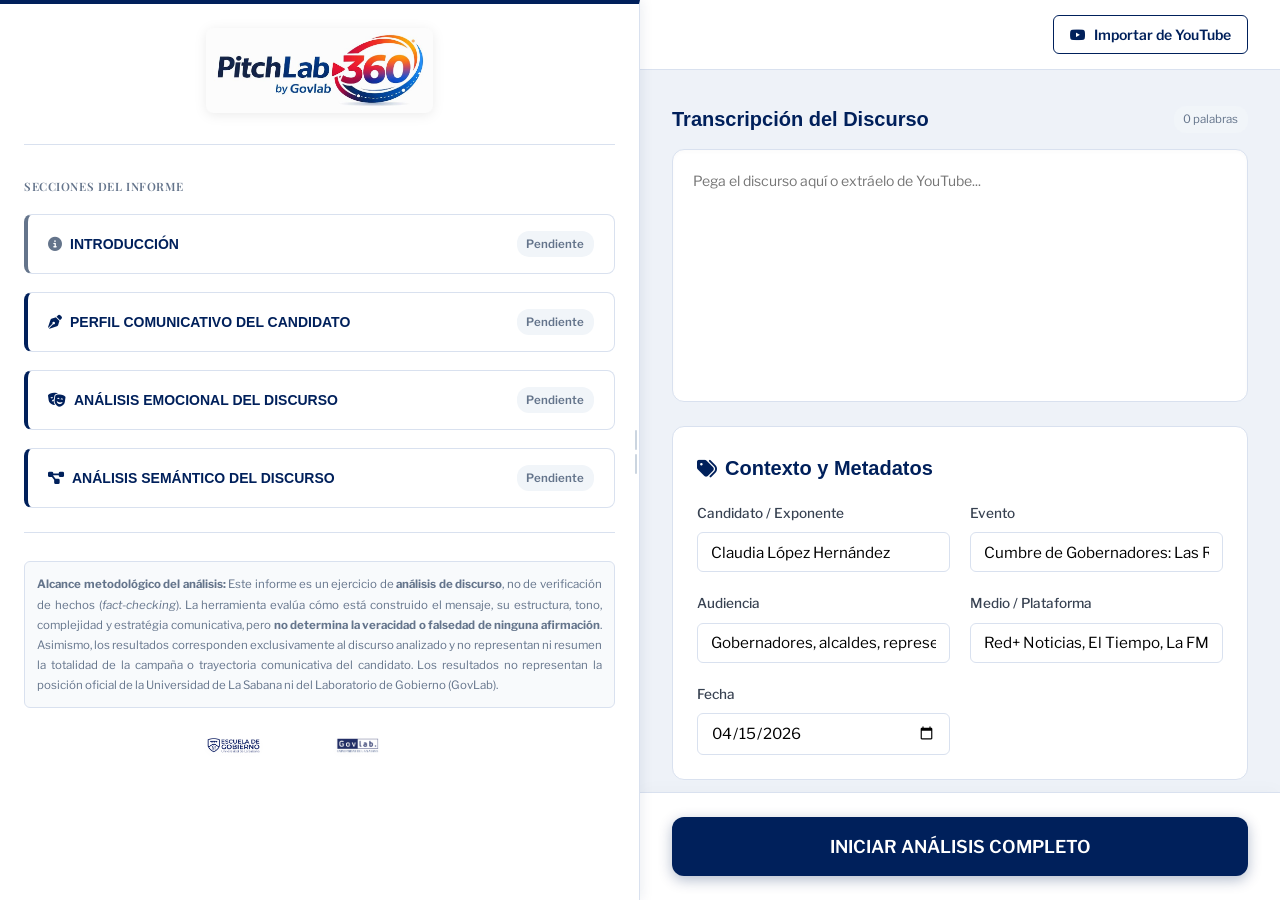
==== commit 9e69f44c: "Clean repository and make buttons style-consistent" ====
--- a/static/index.html
+++ b/static/index.html
@@ -279,10 +279,6 @@
                 <button class="btn btn-giant-primary" id="btn-analyze">
                     INICIAR ANÁLISIS COMPLETO
                 </button>
-                <button class="btn btn-outline" id="btn-demo" title="Carga resultados de prueba sin llamar a la API"
-                    style="font-size:0.8rem;padding:0.5rem 1rem;white-space:nowrap">
-                    <i class="fa-solid fa-flask"></i> Datos de Prueba
-                </button>
             </div>
         </main>
     </div>
--- a/static/style.css
+++ b/static/style.css
@@ -111,8 +111,8 @@
 
 /* Sidebar */
 .sidebar {
-    width: 450px;
-    min-width: 280px;
+    width: 50vw;
+    min-width: 320px;
     max-width: 80vw;
     background-color: var(--bg-sidebar);
     border-right: 1px solid var(--border-color);
@@ -336,47 +336,48 @@
 }
 
 .btn-giant-primary {
-    background-color: var(--c-red);
+    background-color: var(--c-blue-dark);
     color: white;
     width: 100%;
     padding: 1.2rem;
     font-size: 1.1rem;
     border-radius: 12px;
-    box-shadow: 0 4px 14px rgba(213, 20, 55, 0.3);
+    box-shadow: 0 4px 14px rgba(0, 32, 91, 0.3);
 }
 
 .btn-giant-primary:hover {
-    background-color: #b3102c;
+    background-color: #001840;
     transform: translateY(-2px);
-    box-shadow: 0 6px 20px rgba(213, 20, 55, 0.4);
+    box-shadow: 0 6px 20px rgba(0, 32, 91, 0.45);
 }
 
 .btn-primary {
-    background-color: var(--c-blue-light);
+    background-color: var(--c-blue-dark);
     color: white;
 }
 
 .btn-primary:hover {
-    background-color: #2762a4;
+    background-color: #001840;
 }
 
 .btn-warning {
-    background-color: var(--c-yellow);
+    background-color: var(--c-blue-soft);
     color: var(--c-blue-dark);
 }
 
 .btn-warning:hover {
-    background-color: #e69a15;
+    background-color: var(--c-blue-dark);
+    color: white;
 }
 
 .btn-outline {
     background-color: white;
-    border: 1px solid var(--border-color);
-    color: var(--text-primary);
+    border: 1.5px solid var(--c-blue-dark);
+    color: var(--c-blue-dark);
 }
 
 .btn-outline:hover {
-    background-color: #f8fafc;
+    background-color: var(--c-blue-tint);
     border-color: var(--c-blue-dark);
     color: var(--c-blue-dark);
 }
@@ -388,7 +389,7 @@
 }
 
 .btn-export:hover {
-    background-color: #002b6b;
+    background-color: #001840;
 }
 
 /* Main Panel */
@@ -826,30 +827,17 @@
     min-width: 0;
 }
 
-/* Override metrics-grid inside sidebar (smaller cards) */
+/* Override metrics-grid inside sidebar (mismas columnas que el reporte) */
 #sidebar-results-view .metrics-grid {
-    grid-template-columns: repeat(auto-fit, minmax(100px, 1fr));
-    gap: 0.6rem;
+    grid-template-columns: repeat(auto-fit, minmax(130px, 1fr));
+    gap: 0.75rem;
     padding: 0;
-}
-
-#sidebar-results-view .metric-stat-card .stat-val {
-    font-size: 1.4rem;
 }
 
 #sidebar-results-view .result-card {
     background: white;
     max-width: 100%;
     box-sizing: border-box;
-}
-
-#sidebar-results-view .phrase-item {
-    font-size: 0.83rem;
-}
-
-#sidebar-results-view .emotion-name,
-#sidebar-results-view .emotion-pct {
-    font-size: 0.8rem;
 }
 
 
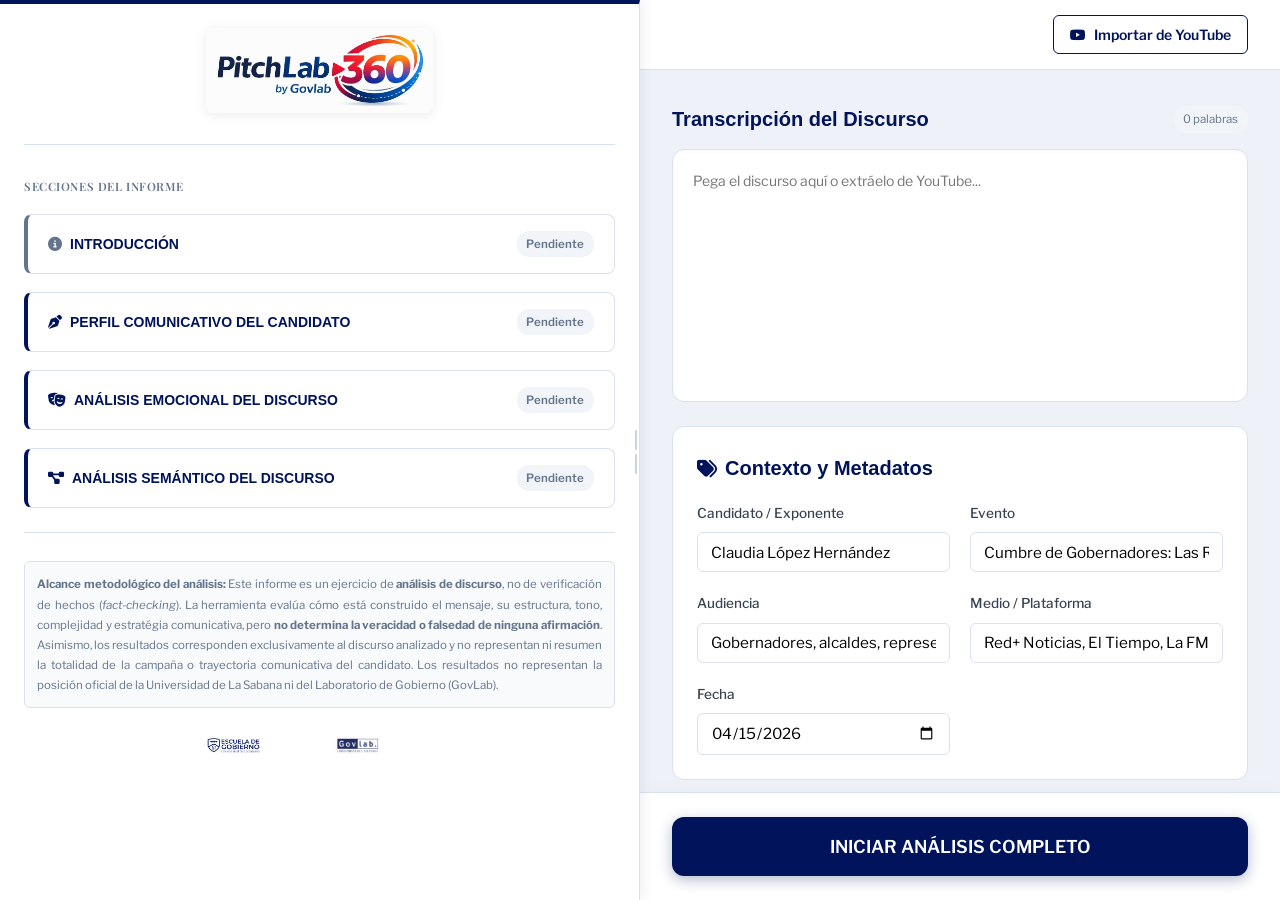
==== commit 214d2c66: "feat: implement frontend reporting module with PDF/HTML export and dynamic chart tooltips" ====
--- a/static/index.html
+++ b/static/index.html
@@ -287,7 +287,7 @@
     <div id="toast-container" class="toast-container"></div>
 
 
-    <script src="/static/app.js"></script>
+    <script src="/static/app.js?v=2.1"></script>
 </body>
 
 </html>
--- a/static/style.css
+++ b/static/style.css
@@ -20,7 +20,8 @@
     /* Títulos, encabezados de sección */
 
     /* Paleta UniSabana Blue */
-    --c-blue-dark: #00205B;
+    --c-blue-dark: #00135B;
+    /* 00135B - Escuela de Gobierno
     /* UniSabana Blue oscuro  (PANTONE 281) */
     --c-blue-light: #00387D;
     /* UniSabana Blue medio   (PANTONE 286) */
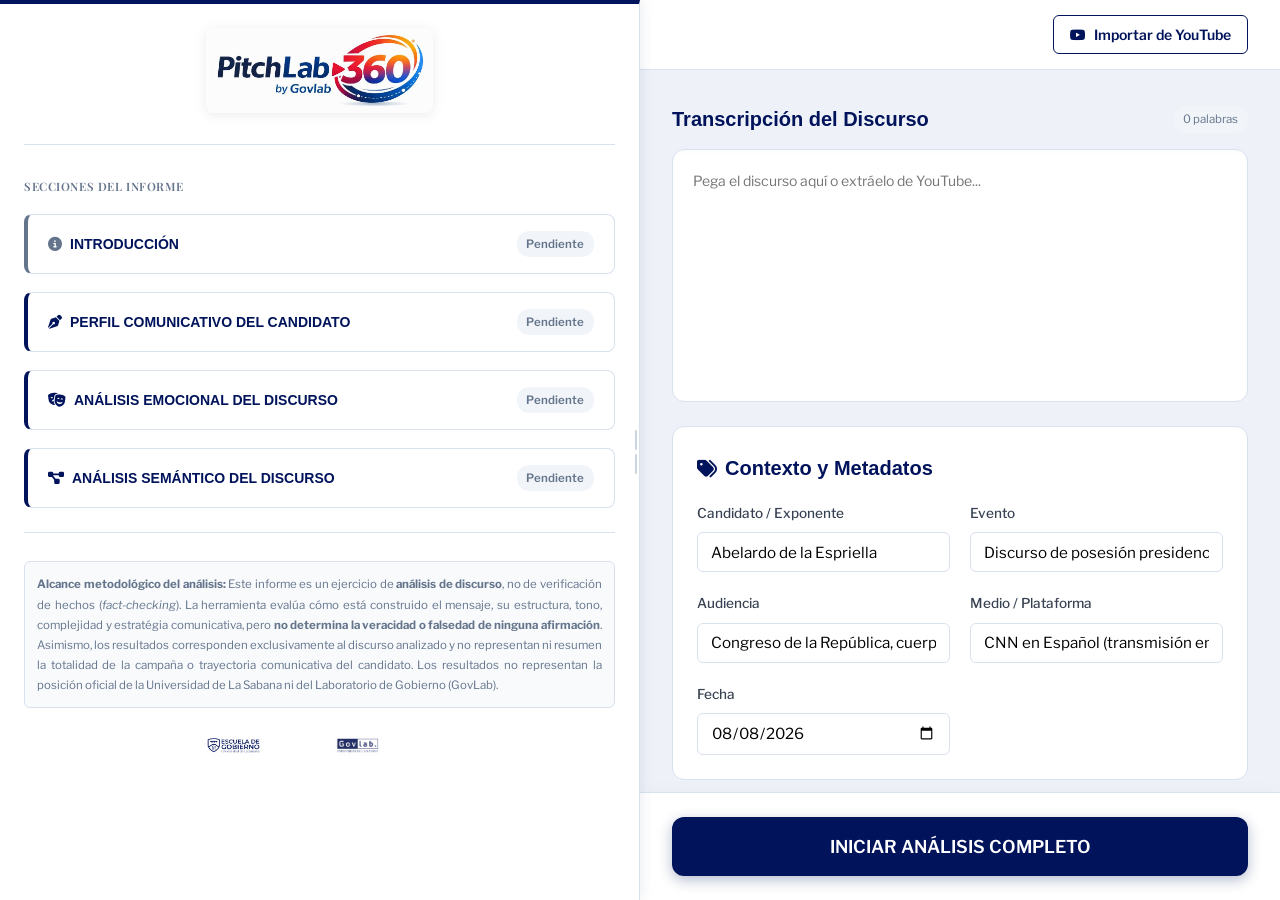
==== commit d92326ec: "feat: implement PitchLab360 dashboard UI and update Claude model configurations with increased timeo" ====
--- a/static/index.html
+++ b/static/index.html
@@ -201,16 +201,16 @@
                         <div class="input-group full-width">
                             <label>URL del Video</label>
                             <input type="text" placeholder="https://youtube.com/watch?v=..." id="yt-url"
-                                value="https://www.youtube.com/watch?v=Va_lTCivNZY&t=14985s">
+                                value="https://www.youtube.com/watch?v=cKNalMQxhjw">
                         </div>
                         <div class="input-row">
                             <div class="input-group">
                                 <label>Inicio (hh:mm:ss)</label>
-                                <input type="text" placeholder="00:00" id="yt-start" value="2:58:30">
+                                <input type="text" placeholder="00:00" id="yt-start" value="1:10:00">
                             </div>
                             <div class="input-group">
                                 <label>Fin (hh:mm:ss)</label>
-                                <input type="text" placeholder="05:00" id="yt-end" value="3:18:09">
+                                <input type="text" placeholder="05:00" id="yt-end" value="1:15:56">
                             </div>
                         </div>
                         <div class="action-row">
@@ -244,30 +244,30 @@
                         <div class="input-group">
                             <label>Candidato / Exponente</label>
                             <input type="text" id="meta-candidato"
-                                value="Claudia López Hernández"
+                                value="Abelardo de la Espriella"
                                 placeholder="Ej: Candidato X">
                         </div>
                         <div class="input-group">
                             <label>Evento</label>
                             <input type="text" id="meta-evento"
-                                value="Cumbre de Gobernadores: Las Regiones Proponen — Federación Nacional de Departamentos"
+                                value="Discurso de posesión presidencial — Toma de posesión como presidente de Colombia"
                                 placeholder="Ej: Debate Presidencial">
                         </div>
                         <div class="input-group">
                             <label>Audiencia</label>
                             <input type="text" id="meta-audiencia"
-                                value="Gobernadores, alcaldes, representantes de sociedad civil y medios de comunicación"
+                                value="Congreso de la República, cuerpo diplomático, ciudadanía colombiana y audiencia internacional"
                                 placeholder="Ej: Jóvenes / Nación">
                         </div>
                         <div class="input-group">
                             <label>Medio / Plataforma</label>
                             <input type="text" id="meta-medio"
-                                value="Red+ Noticias, El Tiempo, La FM radio"
+                                value="CNN en Español (transmisión en vivo — YouTube)"
                                 placeholder="Ej: RCN / Plaza Pública">
                         </div>
                         <div class="input-group">
                             <label>Fecha</label>
-                            <input type="date" id="meta-fecha" value="2026-04-15">
+                            <input type="date" id="meta-fecha" value="2026-08-08">
                         </div>
                     </div>
                 </div>
